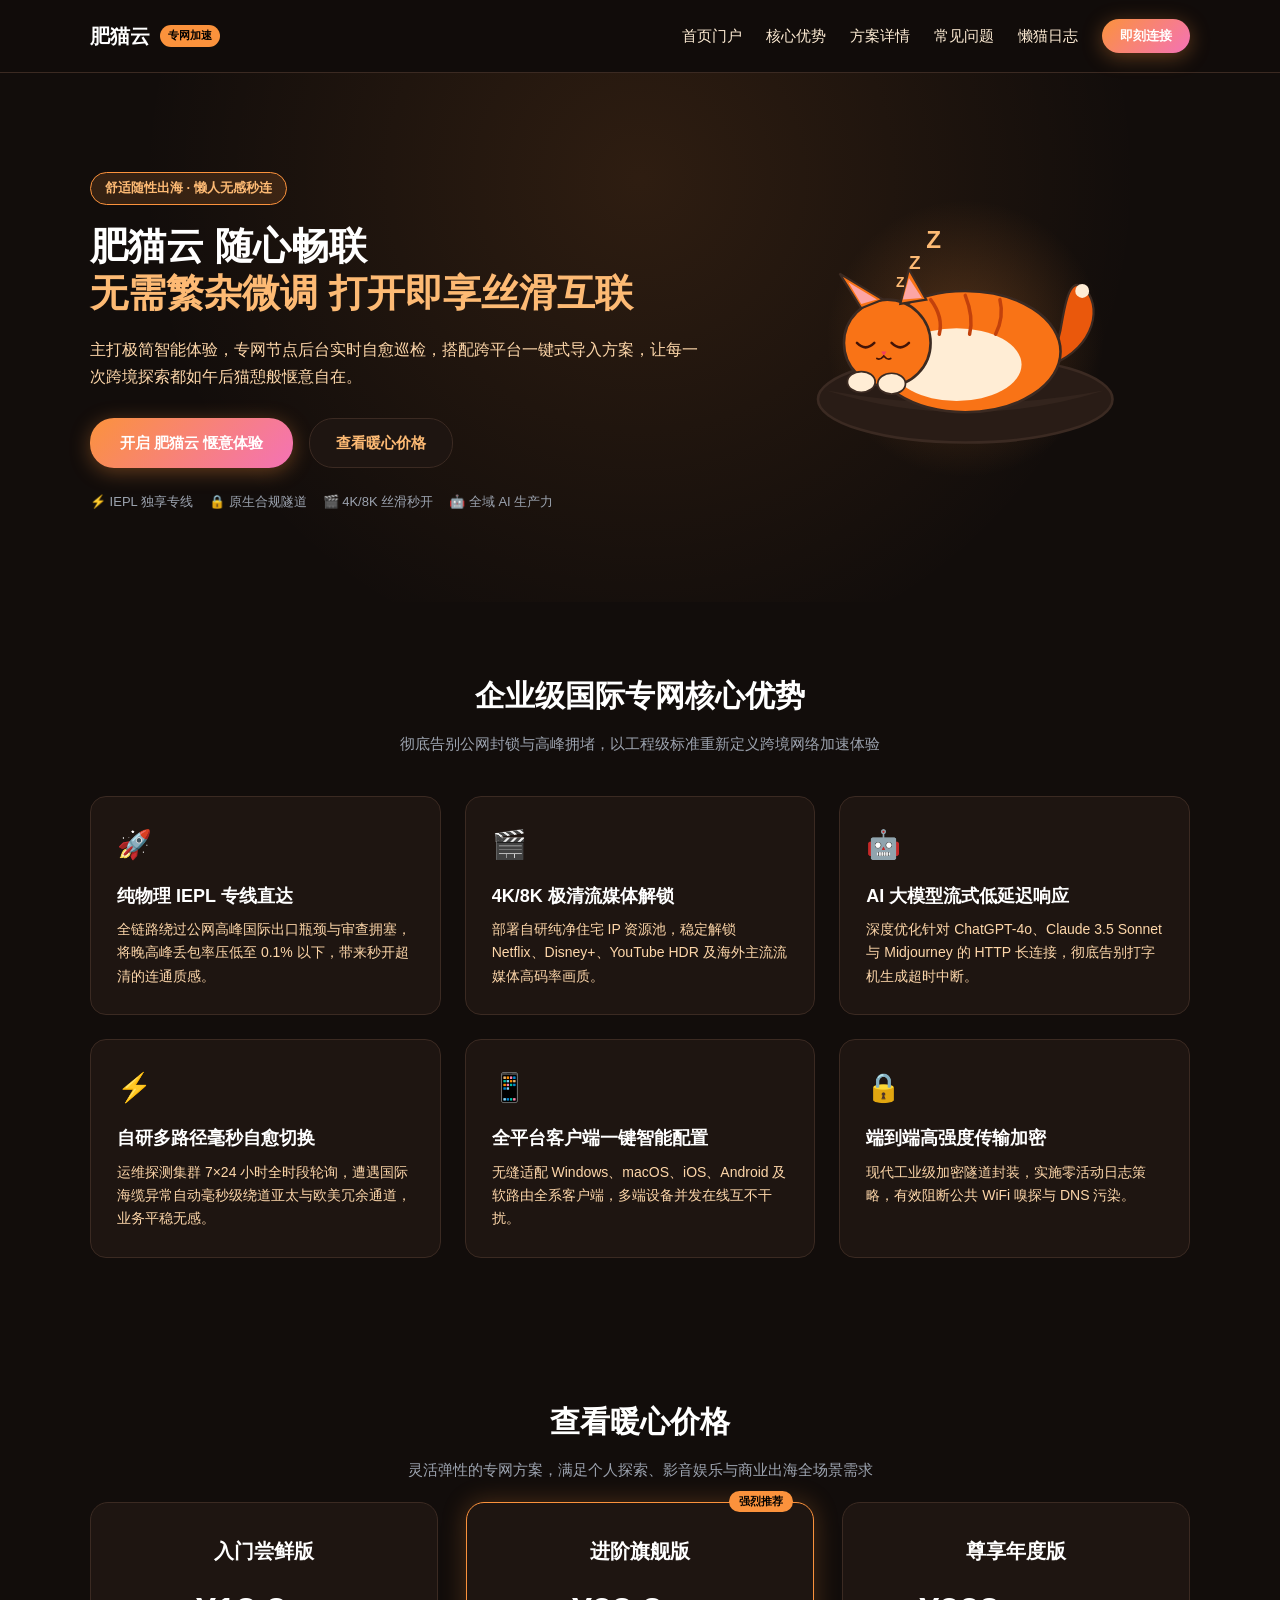
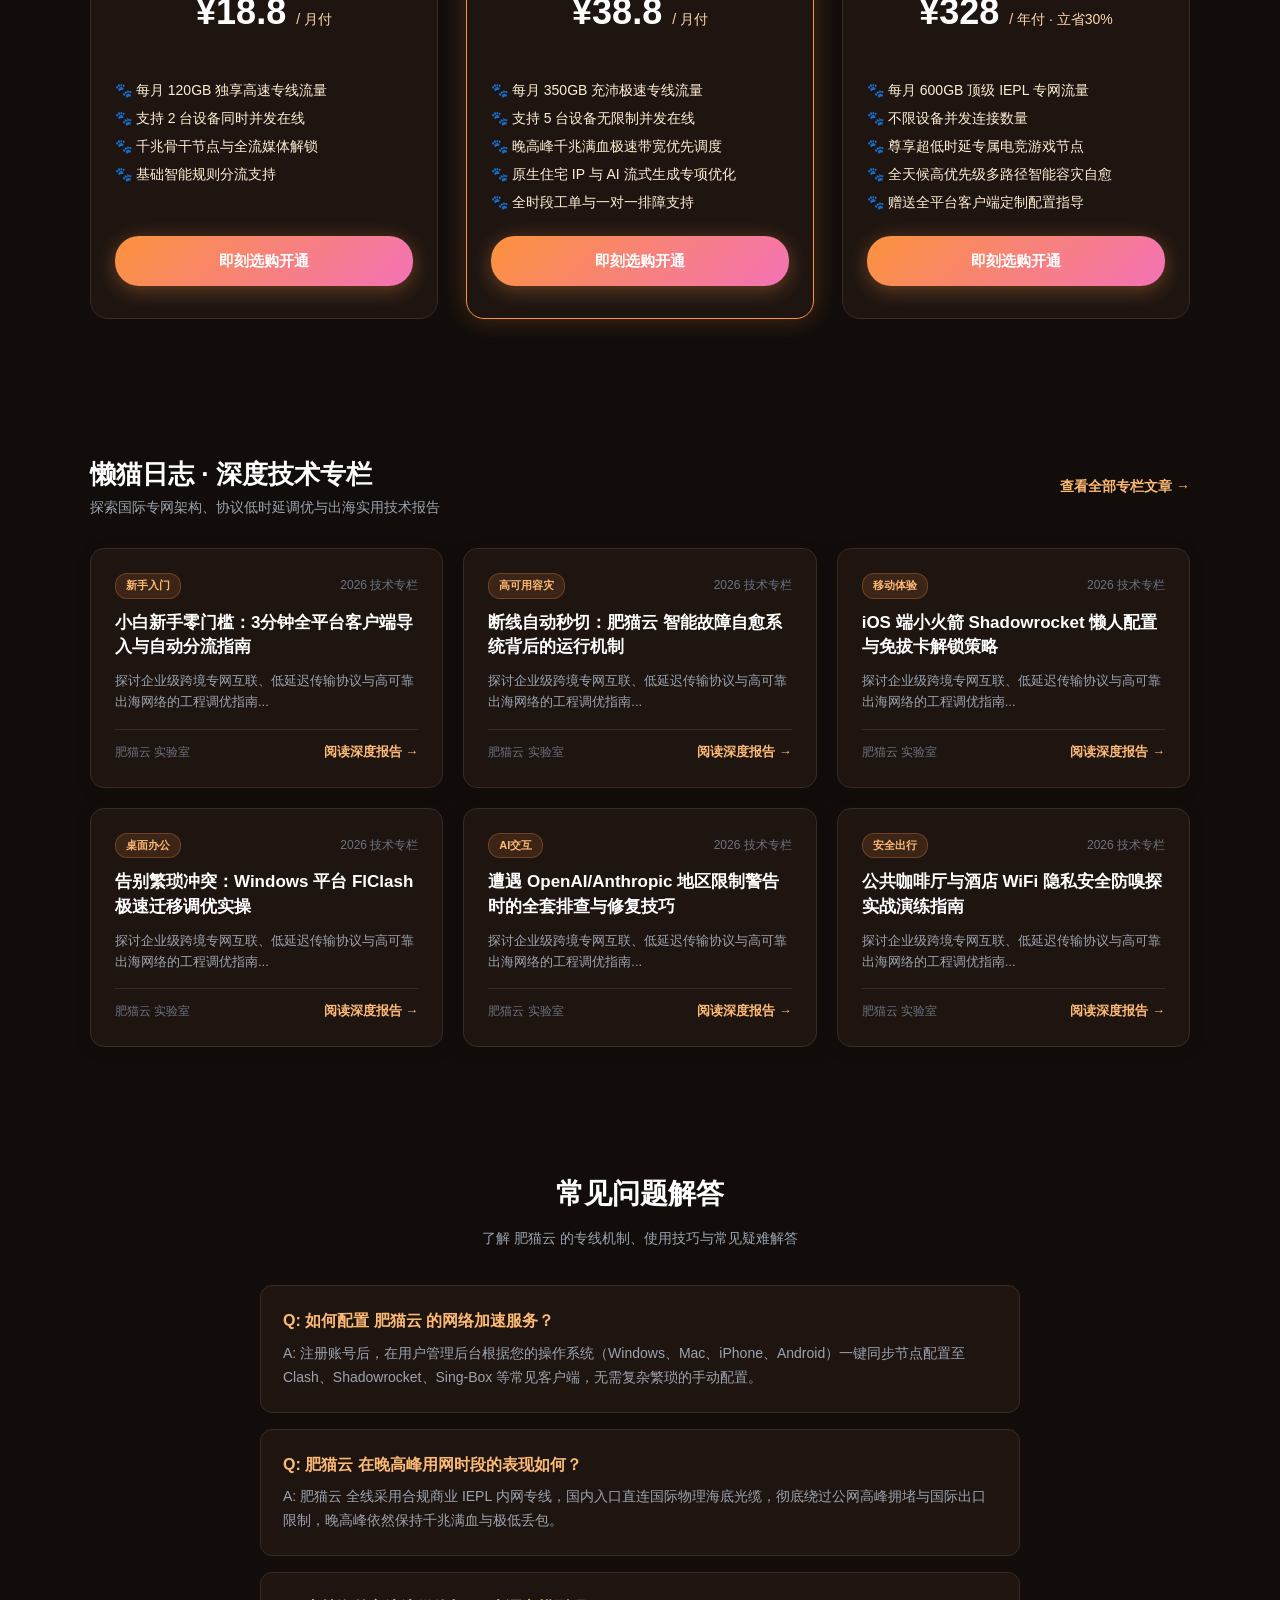
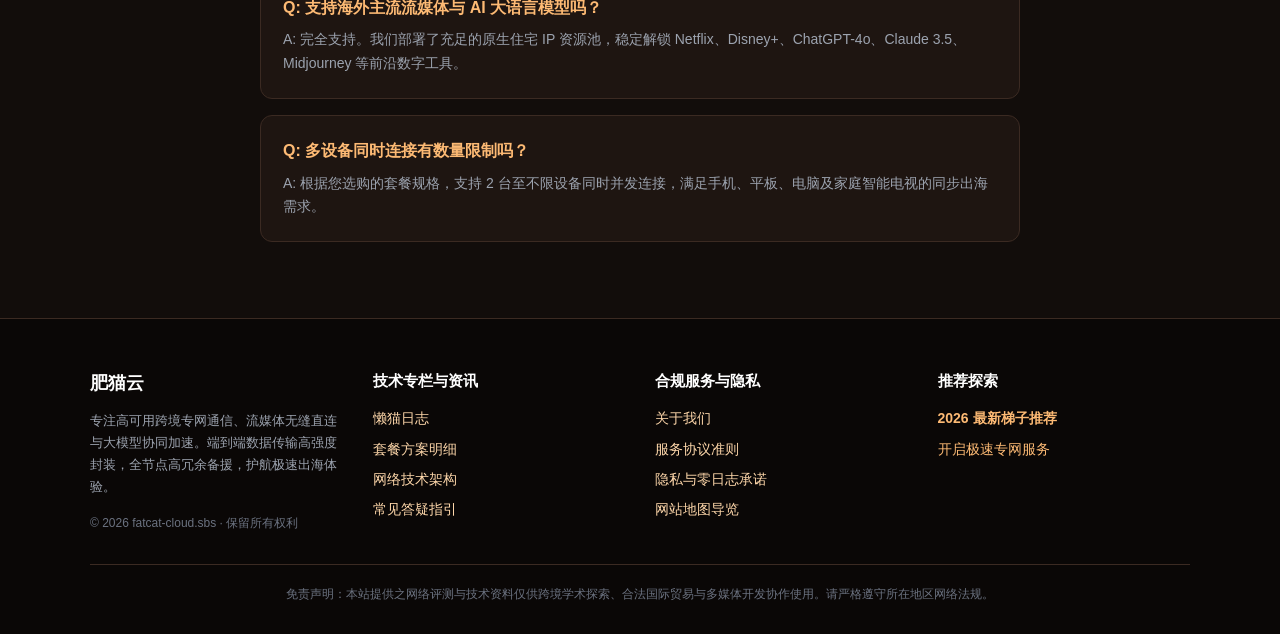
==== index.html @ 8f9fe79a "feat: deploy fatcat-cloud.sbs unique design, card grid, SVG motion & SEO articles" ====
<!DOCTYPE html>
<html lang="zh-CN">
<head>
  <meta charset="UTF-8">
  <meta name="viewport" content="width=device-width, initial-scale=1.0">
  <title>肥猫云 新手指南_一键智能分流节点配置_肥猫云 深度体验评测</title>
  <meta name="description" content="肥猫云 随心出海官方评测。专为追求开箱即用的小白用户打造，解析一键导入、自动选择最优节点与无感智能路由使用体验。">
  <meta name="keywords" content="肥猫云, 肥猫云使用技巧, 科学上网梯子, 机场推荐, 网络加速器, 翻墙梯子, 机场节点">
  <meta property="og:type" content="website">
  <meta property="og:title" content="肥猫云 新手指南_一键智能分流节点配置_肥猫云 深度体验评测">
  <meta property="og:description" content="肥猫云 随心出海官方评测。专为追求开箱即用的小白用户打造，解析一键导入、自动选择最优节点与无感智能路由使用体验。">
  <meta property="og:url" content="https://fatcat-cloud.sbs/">
  <meta property="og:site_name" content="肥猫云">
  <link rel="canonical" href="https://fatcat-cloud.sbs/">
  <link rel="stylesheet" href="style.css">
</head>
<body>
  
  <header class="navbar">
    <div class="container nav-inner">
      <a href="index.html" class="brand-logo">
        <span>肥猫云</span>
        <span class="brand-badge">专网加速</span>
      </a>
      <nav>
        <ul class="nav-links">
          <li><a href="index.html">首页门户</a></li>
          <li><a href="index.html#features">核心优势</a></li>
          <li><a href="index.html#pricing">方案详情</a></li>
          <li><a href="index.html#faq">常见问题</a></li>
          <li><a href="lazy-cat-chronicles.html">懒猫日志</a></li>
          <li><a href="https://ww012.twilightaff.com/#/?code=A56DH1Af" class="btn-aff-cta" target="_blank" rel="nofollow" style="padding: 7px 18px; font-size: 13px;">即刻连接</a></li>
        </ul>
      </nav>
    </div>
  </header>


  <!-- Hero Section -->
  <header class="hero-section">
    <div class="container">
      <div class="hero-grid">
        <div class="hero-content">
          <span class="hero-tag">舒适随性出海 · 懒人无感秒连</span>
          <h1 class="hero-title">
            肥猫云 随心畅联<br>
            <span class="hero-title-highlight">无需繁杂微调 打开即享丝滑互联</span>
          </h1>
          <p class="hero-desc">主打极简智能体验，专网节点后台实时自愈巡检，搭配跨平台一键式导入方案，让每一次跨境探索都如午后猫憩般惬意自在。</p>
          <div class="hero-actions">
            <a href="https://ww012.twilightaff.com/#/?code=A56DH1Af" class="btn-aff-cta" target="_blank" rel="nofollow">开启 肥猫云 惬意体验</a>
            <a href="#pricing" class="btn-tizi-dofollow">查看暖心价格</a>
          </div>
          <div style="font-size:13px; color:#9ca3af; display:flex; gap:16px; flex-wrap:wrap;">
            <span>⚡ IEPL 独享专线</span>
            <span>🔒 原生合规隧道</span>
            <span>🎬 4K/8K 丝滑秒开</span>
            <span>🤖 全域 AI 生产力</span>
          </div>
        </div>
        <div class="hero-motion-wrapper">
          
<svg viewBox="0 0 520 440" width="100%" height="100%" xmlns="http://www.w3.org/2000/svg" style="max-height: 400px;">
  <defs>
    <radialGradient id="napGlow" cx="50%" cy="50%" r="50%">
      <stop offset="0%" stop-color="#fb923c" stop-opacity="0.25"/>
      <stop offset="100%" stop-color="#fb923c" stop-opacity="0"/>
    </radialGradient>
  </defs>
  <style>
    @keyframes catBreatheNap {
      0%, 100% { transform: scale(1, 1); }
      50% { transform: scale(1.04, 1.06); }
    }
    @keyframes tailWag {
      0%, 100% { transform: rotate(0deg); }
      50% { transform: rotate(14deg); }
    }
    @keyframes zSleep {
      0% { opacity: 0; transform: translate(0, 0) scale(0.6); }
      50% { opacity: 0.8; }
      100% { opacity: 0; transform: translate(25px, -40px) scale(1.2); }
    }
    .cat-tummy { animation: catBreatheNap 4s ease-in-out infinite; transform-origin: 260px 240px; }
    .cat-tail { animation: tailWag 3.5s ease-in-out infinite; transform-origin: 380px 240px; }
    .z-1 { animation: zSleep 3s linear infinite; }
    .z-2 { animation: zSleep 3s linear infinite 1s; }
    .z-3 { animation: zSleep 3s linear infinite 2s; }
  </style>

  <!-- Ambient Cozy Glow -->
  <circle cx="260" cy="220" r="160" fill="url(#napGlow)" />

  <!-- Cozy Couch / Soft Mint Cushion -->
  <g>
    <!-- Big Fluffy Cushion -->
    <ellipse cx="260" cy="290" rx="170" ry="50" fill="#291c16" stroke="#3b2a22" stroke-width="3" />
    <path d="M100 280 Q260 310 420 280 Q260 330 100 280 Z" fill="#3b2a22" opacity="0.6" />
  </g>

  <!-- Sleeping Fat Cat (Curled Loaf Style) -->
  <g>
    <!-- Wagging Tail -->
    <g class="cat-tail">
      <path d="M360 250 C410 230 420 180 395 160 C380 150 375 180 370 210 Z" fill="#ea580c" stroke="#3b2a22" stroke-width="2.5" />
      <circle cx="395" cy="165" r="8" fill="#ffedd5" />
    </g>

    <!-- Big Chubby Ginger Loaf Tummy -->
    <g class="cat-tummy">
      <ellipse cx="260" cy="235" rx="110" ry="70" fill="#f97316" stroke="#3b2a22" stroke-width="3" />
      <!-- Cream Belly Patch -->
      <ellipse cx="250" cy="250" rx="75" ry="42" fill="#ffedd5" />
      <!-- Tiger Stripes -->
      <path d="M220 175 Q235 195 230 215" fill="none" stroke="#c2410c" stroke-width="4" stroke-linecap="round" />
      <path d="M260 170 Q270 195 265 215" fill="none" stroke="#c2410c" stroke-width="4" stroke-linecap="round" />
      <path d="M300 175 Q305 195 295 215" fill="none" stroke="#c2410c" stroke-width="4" stroke-linecap="round" />
    </g>

    <!-- Cat Head Napping Sideways -->
    <circle cx="170" cy="225" r="50" fill="#f97316" stroke="#3b2a22" stroke-width="3" />

    <!-- Cute Drooped Napping Ears -->
    <polygon points="140,185 115,145 165,175" fill="#f97316" stroke="#3b2a22" stroke-width="2.5" />
    <polygon points="140,180 125,155 158,175" fill="#fca5a5" />

    <polygon points="185,180 195,140 215,175" fill="#f97316" stroke="#3b2a22" stroke-width="2.5" />
    <polygon points="188,175 195,150 210,173" fill="#fca5a5" />

    <!-- Happy Napping Closed Eyes -->
    <path d="M135 225 Q145 235 155 225" fill="none" stroke="#431407" stroke-width="3" stroke-linecap="round" />
    <path d="M175 225 Q185 235 195 225" fill="none" stroke="#431407" stroke-width="3" stroke-linecap="round" />

    <!-- Cute Pink Nose & Pout -->
    <polygon points="163,235 169,235 166,240" fill="#f43f5e" />
    <path d="M166 240 Q162 245 158 243 M166 240 Q170 245 174 243" fill="none" stroke="#431407" stroke-width="2" stroke-linecap="round" />

    <!-- Tucked Front Paws -->
    <ellipse cx="140" cy="270" rx="16" ry="12" fill="#ffedd5" stroke="#3b2a22" stroke-width="2" />
    <ellipse cx="175" cy="272" rx="16" ry="12" fill="#ffedd5" stroke="#3b2a22" stroke-width="2" />
  </g>

  <!-- Floating Sleeping Zzz -->
  <g fill="#fdba74" font-family="sans-serif" font-weight="900">
    <text x="180" y="160" font-size="16" class="z-1">Z</text>
    <text x="195" y="140" font-size="22" class="z-2">Z</text>
    <text x="215" y="115" font-size="28" class="z-3">Z</text>
  </g>
</svg>

        </div>
      </div>
    </div>
  </header>

  <!-- Features Section -->
  <section id="features" style="padding: 70px 0;">
    <div class="container">
      <div style="text-align:center; max-width:700px; margin:0 auto 40px;">
        <h2 style="font-size:30px; font-weight:800; margin-bottom:12px; color:#fff;">企业级国际专网核心优势</h2>
        <p style="color:#9ca3af; font-size:15px;">彻底告别公网封锁与高峰拥堵，以工程级标准重新定义跨境网络加速体验</p>
      </div>
      <div class="features-grid">
        
        <div class="feature-card">
          <div class="feature-icon">🚀</div>
          <h3 class="feature-title">纯物理 IEPL 专线直达</h3>
          <p class="feature-desc">全链路绕过公网高峰国际出口瓶颈与审查拥塞，将晚高峰丢包率压低至 0.1% 以下，带来秒开超清的连通质感。</p>
        </div>
        
        <div class="feature-card">
          <div class="feature-icon">🎬</div>
          <h3 class="feature-title">4K/8K 极清流媒体解锁</h3>
          <p class="feature-desc">部署自研纯净住宅 IP 资源池，稳定解锁 Netflix、Disney+、YouTube HDR 及海外主流流媒体高码率画质。</p>
        </div>
        
        <div class="feature-card">
          <div class="feature-icon">🤖</div>
          <h3 class="feature-title">AI 大模型流式低延迟响应</h3>
          <p class="feature-desc">深度优化针对 ChatGPT-4o、Claude 3.5 Sonnet 与 Midjourney 的 HTTP 长连接，彻底告别打字机生成超时中断。</p>
        </div>
        
        <div class="feature-card">
          <div class="feature-icon">⚡</div>
          <h3 class="feature-title">自研多路径毫秒自愈切换</h3>
          <p class="feature-desc">运维探测集群 7×24 小时全时段轮询，遭遇国际海缆异常自动毫秒级绕道亚太与欧美冗余通道，业务平稳无感。</p>
        </div>
        
        <div class="feature-card">
          <div class="feature-icon">📱</div>
          <h3 class="feature-title">全平台客户端一键智能配置</h3>
          <p class="feature-desc">无缝适配 Windows、macOS、iOS、Android 及软路由全系客户端，多端设备并发在线互不干扰。</p>
        </div>
        
        <div class="feature-card">
          <div class="feature-icon">🔒</div>
          <h3 class="feature-title">端到端高强度传输加密</h3>
          <p class="feature-desc">现代工业级加密隧道封装，实施零活动日志策略，有效阻断公共 WiFi 嗅探与 DNS 污染。</p>
        </div>
        
      </div>
    </div>
  </section>

  <!-- Pricing Section (Targeted by Hero CTA) -->
  <section id="pricing" class="pricing-section">
    <div class="container">
      <div style="text-align:center; max-width:700px; margin:0 auto 20px;">
        <h2 style="font-size:30px; font-weight:800; margin-bottom:12px; color:#fff;">查看暖心价格</h2>
        <p style="color:#9ca3af; font-size:15px;">灵活弹性的专网方案，满足个人探索、影音娱乐与商业出海全场景需求</p>
      </div>
      <div class="pricing-grid">
        
        <div class="price-card">
          
          <h3 style="font-size:20px; color:#fff; font-weight:700;">入门尝鲜版</h3>
          <div class="price-tag">¥18.8 <span>/ 月付</span></div>
          <ul class="price-features">
            <li>每月 120GB 独享高速专线流量</li><li>支持 2 台设备同时并发在线</li><li>千兆骨干节点与全流媒体解锁</li><li>基础智能规则分流支持</li>
          </ul>
          <a href="https://ww012.twilightaff.com/#/?code=A56DH1Af" class="btn-aff-cta" target="_blank" rel="nofollow" style="width:100%; margin-top:auto;">即刻选购开通</a>
        </div>
        
        <div class="price-card featured">
          <div style="position:absolute; top:-12px; right:20px; background:#fb923c; color:#000; font-size:11px; font-weight:800; padding:2px 10px; border-radius:12px;">强烈推荐</div>
          <h3 style="font-size:20px; color:#fff; font-weight:700;">进阶旗舰版</h3>
          <div class="price-tag">¥38.8 <span>/ 月付</span></div>
          <ul class="price-features">
            <li>每月 350GB 充沛极速专线流量</li><li>支持 5 台设备无限制并发在线</li><li>晚高峰千兆满血极速带宽优先调度</li><li>原生住宅 IP 与 AI 流式生成专项优化</li><li>全时段工单与一对一排障支持</li>
          </ul>
          <a href="https://ww012.twilightaff.com/#/?code=A56DH1Af" class="btn-aff-cta" target="_blank" rel="nofollow" style="width:100%; margin-top:auto;">即刻选购开通</a>
        </div>
        
        <div class="price-card">
          
          <h3 style="font-size:20px; color:#fff; font-weight:700;">尊享年度版</h3>
          <div class="price-tag">¥328 <span>/ 年付 · 立省30%</span></div>
          <ul class="price-features">
            <li>每月 600GB 顶级 IEPL 专网流量</li><li>不限设备并发连接数量</li><li>尊享超低时延专属电竞游戏节点</li><li>全天候高优先级多路径智能容灾自愈</li><li>赠送全平台客户端定制配置指导</li>
          </ul>
          <a href="https://ww012.twilightaff.com/#/?code=A56DH1Af" class="btn-aff-cta" target="_blank" rel="nofollow" style="width:100%; margin-top:auto;">即刻选购开通</a>
        </div>
        
      </div>
    </div>
  </section>

  <!-- Articles Preview Section (Responsive Card Grid) -->
  <section style="padding: 65px 0;">
    <div class="container">
      <div style="display:flex; justify-content:space-between; align-items:center; margin-bottom:30px; flex-wrap:wrap; gap:12px;">
        <div>
          <h2 style="font-size:26px; font-weight:800; color:#fff;">懒猫日志 · 深度技术专栏</h2>
          <p style="color:#9ca3af; font-size:14px;">探索国际专网架构、协议低时延调优与出海实用技术报告</p>
        </div>
        <a href="lazy-cat-chronicles.html" style="color:#fdba74; font-weight:600; font-size:14px;">查看全部专栏文章 →</a>
      </div>
      <div style="display:grid; grid-template-columns:repeat(auto-fit, minmax(280px, 1fr)); gap:20px;">
        
        <div class="article-card" style="background:#1e1511; border:1px solid #3b2a22; border-radius:14px; padding:24px; display:flex; flex-direction:column; justify-content:space-between; transition:transform 0.25s ease, box-shadow 0.25s ease, border-color 0.25s ease; box-shadow: 0 4px 16px rgba(0,0,0,0.12);">
          <div>
            <div style="display:flex; justify-content:space-between; align-items:center; margin-bottom:12px;">
              <span style="font-size:11px; color:#fdba74; background:#fb923c22; border:1px solid #fb923c44; padding:3px 10px; border-radius:12px; font-weight:600;">新手入门</span>
              <span style="font-size:12px; color:#6b7280;">2026 技术专栏</span>
            </div>
            <h4 style="margin:10px 0 10px; font-size:17px; font-weight:700; line-height:1.45;"><a href="fatcat-beginner-friendly-client-setup.html" style="color:#fff;">小白新手零门槛：3分钟全平台客户端导入与自动分流指南</a></h4>
            <p style="font-size:13px; color:#9ca3af; line-height:1.65; margin-bottom:16px;">探讨企业级跨境专网互联、低延迟传输协议与高可靠出海网络的工程调优指南...</p>
          </div>
          <div style="border-top:1px solid #3b2a22; padding-top:12px; margin-top:auto; display:flex; justify-content:space-between; align-items:center;">
            <span style="font-size:12px; color:#6b7280;">肥猫云 实验室</span>
            <a href="fatcat-beginner-friendly-client-setup.html" style="color:#fdba74; font-size:13px; font-weight:600; display:inline-flex; align-items:center; gap:4px;">阅读深度报告 →</a>
          </div>
        </div>
        
        <div class="article-card" style="background:#1e1511; border:1px solid #3b2a22; border-radius:14px; padding:24px; display:flex; flex-direction:column; justify-content:space-between; transition:transform 0.25s ease, box-shadow 0.25s ease, border-color 0.25s ease; box-shadow: 0 4px 16px rgba(0,0,0,0.12);">
          <div>
            <div style="display:flex; justify-content:space-between; align-items:center; margin-bottom:12px;">
              <span style="font-size:11px; color:#fdba74; background:#fb923c22; border:1px solid #fb923c44; padding:3px 10px; border-radius:12px; font-weight:600;">高可用容灾</span>
              <span style="font-size:12px; color:#6b7280;">2026 技术专栏</span>
            </div>
            <h4 style="margin:10px 0 10px; font-size:17px; font-weight:700; line-height:1.45;"><a href="fatcat-smart-failover-zero-interruption.html" style="color:#fff;">断线自动秒切：肥猫云 智能故障自愈系统背后的运行机制</a></h4>
            <p style="font-size:13px; color:#9ca3af; line-height:1.65; margin-bottom:16px;">探讨企业级跨境专网互联、低延迟传输协议与高可靠出海网络的工程调优指南...</p>
          </div>
          <div style="border-top:1px solid #3b2a22; padding-top:12px; margin-top:auto; display:flex; justify-content:space-between; align-items:center;">
            <span style="font-size:12px; color:#6b7280;">肥猫云 实验室</span>
            <a href="fatcat-smart-failover-zero-interruption.html" style="color:#fdba74; font-size:13px; font-weight:600; display:inline-flex; align-items:center; gap:4px;">阅读深度报告 →</a>
          </div>
        </div>
        
        <div class="article-card" style="background:#1e1511; border:1px solid #3b2a22; border-radius:14px; padding:24px; display:flex; flex-direction:column; justify-content:space-between; transition:transform 0.25s ease, box-shadow 0.25s ease, border-color 0.25s ease; box-shadow: 0 4px 16px rgba(0,0,0,0.12);">
          <div>
            <div style="display:flex; justify-content:space-between; align-items:center; margin-bottom:12px;">
              <span style="font-size:11px; color:#fdba74; background:#fb923c22; border:1px solid #fb923c44; padding:3px 10px; border-radius:12px; font-weight:600;">移动体验</span>
              <span style="font-size:12px; color:#6b7280;">2026 技术专栏</span>
            </div>
            <h4 style="margin:10px 0 10px; font-size:17px; font-weight:700; line-height:1.45;"><a href="fatcat-ios-shadowrocket-config-sharing.html" style="color:#fff;">iOS 端小火箭 Shadowrocket 懒人配置与免拔卡解锁策略</a></h4>
            <p style="font-size:13px; color:#9ca3af; line-height:1.65; margin-bottom:16px;">探讨企业级跨境专网互联、低延迟传输协议与高可靠出海网络的工程调优指南...</p>
          </div>
          <div style="border-top:1px solid #3b2a22; padding-top:12px; margin-top:auto; display:flex; justify-content:space-between; align-items:center;">
            <span style="font-size:12px; color:#6b7280;">肥猫云 实验室</span>
            <a href="fatcat-ios-shadowrocket-config-sharing.html" style="color:#fdba74; font-size:13px; font-weight:600; display:inline-flex; align-items:center; gap:4px;">阅读深度报告 →</a>
          </div>
        </div>
        
        <div class="article-card" style="background:#1e1511; border:1px solid #3b2a22; border-radius:14px; padding:24px; display:flex; flex-direction:column; justify-content:space-between; transition:transform 0.25s ease, box-shadow 0.25s ease, border-color 0.25s ease; box-shadow: 0 4px 16px rgba(0,0,0,0.12);">
          <div>
            <div style="display:flex; justify-content:space-between; align-items:center; margin-bottom:12px;">
              <span style="font-size:11px; color:#fdba74; background:#fb923c22; border:1px solid #fb923c44; padding:3px 10px; border-radius:12px; font-weight:600;">桌面办公</span>
              <span style="font-size:12px; color:#6b7280;">2026 技术专栏</span>
            </div>
            <h4 style="margin:10px 0 10px; font-size:17px; font-weight:700; line-height:1.45;"><a href="fatcat-windows-flclash-smooth-migration.html" style="color:#fff;">告别繁琐冲突：Windows 平台 FlClash 极速迁移调优实操</a></h4>
            <p style="font-size:13px; color:#9ca3af; line-height:1.65; margin-bottom:16px;">探讨企业级跨境专网互联、低延迟传输协议与高可靠出海网络的工程调优指南...</p>
          </div>
          <div style="border-top:1px solid #3b2a22; padding-top:12px; margin-top:auto; display:flex; justify-content:space-between; align-items:center;">
            <span style="font-size:12px; color:#6b7280;">肥猫云 实验室</span>
            <a href="fatcat-windows-flclash-smooth-migration.html" style="color:#fdba74; font-size:13px; font-weight:600; display:inline-flex; align-items:center; gap:4px;">阅读深度报告 →</a>
          </div>
        </div>
        
        <div class="article-card" style="background:#1e1511; border:1px solid #3b2a22; border-radius:14px; padding:24px; display:flex; flex-direction:column; justify-content:space-between; transition:transform 0.25s ease, box-shadow 0.25s ease, border-color 0.25s ease; box-shadow: 0 4px 16px rgba(0,0,0,0.12);">
          <div>
            <div style="display:flex; justify-content:space-between; align-items:center; margin-bottom:12px;">
              <span style="font-size:11px; color:#fdba74; background:#fb923c22; border:1px solid #fb923c44; padding:3px 10px; border-radius:12px; font-weight:600;">AI交互</span>
              <span style="font-size:12px; color:#6b7280;">2026 技术专栏</span>
            </div>
            <h4 style="margin:10px 0 10px; font-size:17px; font-weight:700; line-height:1.45;"><a href="fatcat-chatgpt-claude-region-unlock-fix.html" style="color:#fff;">遭遇 OpenAI/Anthropic 地区限制警告时的全套排查与修复技巧</a></h4>
            <p style="font-size:13px; color:#9ca3af; line-height:1.65; margin-bottom:16px;">探讨企业级跨境专网互联、低延迟传输协议与高可靠出海网络的工程调优指南...</p>
          </div>
          <div style="border-top:1px solid #3b2a22; padding-top:12px; margin-top:auto; display:flex; justify-content:space-between; align-items:center;">
            <span style="font-size:12px; color:#6b7280;">肥猫云 实验室</span>
            <a href="fatcat-chatgpt-claude-region-unlock-fix.html" style="color:#fdba74; font-size:13px; font-weight:600; display:inline-flex; align-items:center; gap:4px;">阅读深度报告 →</a>
          </div>
        </div>
        
        <div class="article-card" style="background:#1e1511; border:1px solid #3b2a22; border-radius:14px; padding:24px; display:flex; flex-direction:column; justify-content:space-between; transition:transform 0.25s ease, box-shadow 0.25s ease, border-color 0.25s ease; box-shadow: 0 4px 16px rgba(0,0,0,0.12);">
          <div>
            <div style="display:flex; justify-content:space-between; align-items:center; margin-bottom:12px;">
              <span style="font-size:11px; color:#fdba74; background:#fb923c22; border:1px solid #fb923c44; padding:3px 10px; border-radius:12px; font-weight:600;">安全出行</span>
              <span style="font-size:12px; color:#6b7280;">2026 技术专栏</span>
            </div>
            <h4 style="margin:10px 0 10px; font-size:17px; font-weight:700; line-height:1.45;"><a href="fatcat-public-wifi-encryption-shield.html" style="color:#fff;">公共咖啡厅与酒店 WiFi 隐私安全防嗅探实战演练指南</a></h4>
            <p style="font-size:13px; color:#9ca3af; line-height:1.65; margin-bottom:16px;">探讨企业级跨境专网互联、低延迟传输协议与高可靠出海网络的工程调优指南...</p>
          </div>
          <div style="border-top:1px solid #3b2a22; padding-top:12px; margin-top:auto; display:flex; justify-content:space-between; align-items:center;">
            <span style="font-size:12px; color:#6b7280;">肥猫云 实验室</span>
            <a href="fatcat-public-wifi-encryption-shield.html" style="color:#fdba74; font-size:13px; font-weight:600; display:inline-flex; align-items:center; gap:4px;">阅读深度报告 →</a>
          </div>
        </div>
        
      </div>
    </div>
  </section>

  <!-- FAQ Section -->
  <section id="faq" style="padding: 60px 0; background:#120d0b;">
    <div class="container" style="max-width:800px;">
      <div style="text-align:center; margin-bottom:36px;">
        <h2 style="font-size:28px; font-weight:800; color:#fff; margin-bottom:10px;">常见问题解答</h2>
        <p style="color:#9ca3af; font-size:14px;">了解 肥猫云 的专线机制、使用技巧与常见疑难解答</p>
      </div>
      
        <div style="background:#1e1511; border:1px solid #3b2a22; border-radius:12px; padding:22px; margin-bottom:16px;">
          <h3 style="font-size:16px; color:#fdba74; margin-bottom:8px;">Q: 如何配置 肥猫云 的网络加速服务？</h3>
          <p style="font-size:14px; color:#9ca3af; line-height:1.7;">A: 注册账号后，在用户管理后台根据您的操作系统（Windows、Mac、iPhone、Android）一键同步节点配置至 Clash、Shadowrocket、Sing-Box 等常见客户端，无需复杂繁琐的手动配置。</p>
        </div>
        
        <div style="background:#1e1511; border:1px solid #3b2a22; border-radius:12px; padding:22px; margin-bottom:16px;">
          <h3 style="font-size:16px; color:#fdba74; margin-bottom:8px;">Q: 肥猫云 在晚高峰用网时段的表现如何？</h3>
          <p style="font-size:14px; color:#9ca3af; line-height:1.7;">A: 肥猫云 全线采用合规商业 IEPL 内网专线，国内入口直连国际物理海底光缆，彻底绕过公网高峰拥堵与国际出口限制，晚高峰依然保持千兆满血与极低丢包。</p>
        </div>
        
        <div style="background:#1e1511; border:1px solid #3b2a22; border-radius:12px; padding:22px; margin-bottom:16px;">
          <h3 style="font-size:16px; color:#fdba74; margin-bottom:8px;">Q: 支持海外主流流媒体与 AI 大语言模型吗？</h3>
          <p style="font-size:14px; color:#9ca3af; line-height:1.7;">A: 完全支持。我们部署了充足的原生住宅 IP 资源池，稳定解锁 Netflix、Disney+、ChatGPT-4o、Claude 3.5、Midjourney 等前沿数字工具。</p>
        </div>
        
        <div style="background:#1e1511; border:1px solid #3b2a22; border-radius:12px; padding:22px; margin-bottom:16px;">
          <h3 style="font-size:16px; color:#fdba74; margin-bottom:8px;">Q: 多设备同时连接有数量限制吗？</h3>
          <p style="font-size:14px; color:#9ca3af; line-height:1.7;">A: 根据您选购的套餐规格，支持 2 台至不限设备同时并发连接，满足手机、平板、电脑及家庭智能电视的同步出海需求。</p>
        </div>
        
    </div>
  </section>

  
  <footer>
    <div class="container">
      <div class="footer-grid">
        <div>
          <div style="font-weight: 800; font-size: 18px; color: #fff; margin-bottom: 12px;">肥猫云</div>
          <p style="line-height: 1.7; font-size: 13px; color: #9ca3af; margin-bottom: 16px;">
            专注高可用跨境专网通信、流媒体无缝直连与大模型协同加速。端到端数据传输高强度封装，全节点高冗余备援，护航极速出海体验。
          </p>
          <div style="font-size: 12px; color: #6b7280;">© 2026 fatcat-cloud.sbs · 保留所有权利</div>
        </div>
        <div>
          <h4 style="color: #fff; font-size: 15px; margin-bottom: 14px;">技术专栏与资讯</h4>
          <ul class="footer-links">
            <li><a href="lazy-cat-chronicles.html">懒猫日志</a></li>
            <li><a href="index.html#pricing">套餐方案明细</a></li>
            <li><a href="index.html#features">网络技术架构</a></li>
            <li><a href="index.html#faq">常见答疑指引</a></li>
          </ul>
        </div>
        <div>
          <h4 style="color: #fff; font-size: 15px; margin-bottom: 14px;">合规服务与隐私</h4>
          <ul class="footer-links">
            <li><a href="about.html">关于我们</a></li>
            <li><a href="terms.html">服务协议准则</a></li>
            <li><a href="privacy.html">隐私与零日志承诺</a></li>
            <li><a href="sitemap.html">网站地图导览</a></li>
          </ul>
        </div>
        <div>
          <h4 style="color: #fff; font-size: 15px; margin-bottom: 14px;">推荐探索</h4>
          <ul class="footer-links">
            <li><a href="https://dajichang.mom/" target="_blank" style="color: #fdba74; font-weight: 600;">2026 最新梯子推荐</a></li>
            <li><a href="https://ww012.twilightaff.com/#/?code=A56DH1Af" target="_blank" rel="nofollow" style="color: #fdba74;">开启极速专网服务</a></li>
          </ul>
        </div>
      </div>
      <div style="border-top: 1px solid #3b2a22; padding-top: 20px; text-align: center; font-size: 12px; color: #6b7280;">
        免责声明：本站提供之网络评测与技术资料仅供跨境学术探索、合法国际贸易与多媒体开发协作使用。请严格遵守所在地区网络法规。
      </div>
    </div>
  </footer>

</body>
</html>
---- style.css ----
/* Cozy Couch Cat - fatcat-cloud.sbs */
* { margin: 0; padding: 0; box-sizing: border-box; }
html { scroll-behavior: smooth; }
body { background-color: #120d0b; color: #ffedd5; font-family: -apple-system, BlinkMacSystemFont, "Segoe UI", Roboto, "PingFang SC", "Hiragino Sans GB", "Microsoft YaHei", sans-serif; line-height: 1.6; overflow-x: hidden; }
.container { max-width: 1140px; margin: 0 auto; padding: 0 20px; }
a { text-decoration: none; color: inherit; transition: all 0.25s ease; }

/* Navbar */
.navbar { background: rgba(18, 13, 11, 0.88); backdrop-filter: blur(16px); border-bottom: 1px solid #3b2a22; position: sticky; top: 0; z-index: 100; }
.nav-inner { display: flex; align-items: center; justify-content: space-between; height: 72px; }
.brand-logo { display: flex; align-items: center; gap: 10px; font-weight: 800; font-size: 20px; color: #fff; }
.brand-badge { background: #fb923c; color: #000; font-size: 11px; padding: 2px 8px; border-radius: 12px; font-weight: 700; }
.nav-links { display: flex; gap: 24px; align-items: center; list-style: none; font-size: 15px; font-weight: 500; }
.nav-links a:hover { color: #fdba74; }

/* Hero */
.hero-section { padding: 75px 0 65px; background: radial-gradient(circle at 50% 20%, rgba(251, 146, 60, 0.12) 0%, transparent 65%); }
.hero-grid { display: grid; grid-template-columns: 1.15fr 0.85fr; gap: 40px; align-items: center; }
.hero-tag { display: inline-block; background: rgba(251, 146, 60, 0.15); color: #fdba74; border: 1px solid #fb923c; padding: 5px 14px; border-radius: 20px; font-size: 13px; font-weight: 600; margin-bottom: 18px; }
.hero-title { font-size: 38px; line-height: 1.25; font-weight: 800; color: #fff; margin-bottom: 18px; }
.hero-title-highlight { color: #fdba74; }
.hero-desc { font-size: 16px; color: #fed7aa; line-height: 1.7; margin-bottom: 28px; }
.hero-actions { display: flex; gap: 16px; align-items: center; flex-wrap: wrap; margin-bottom: 24px; }
.btn-aff-cta { display: inline-flex; align-items: center; justify-content: center; padding: 13px 30px; font-weight: 700; font-size: 15px; border-radius: 24px; background: linear-gradient(135deg, #fb923c, #f472b6); color: #fff; box-shadow: 0 4px 20px rgba(251, 146, 60, 0.35); }
.btn-aff-cta:hover { transform: translateY(-2px); box-shadow: 0 8px 25px rgba(251, 146, 60, 0.5); }
.btn-tizi-dofollow { display: inline-flex; align-items: center; justify-content: center; padding: 12px 26px; font-weight: 600; font-size: 15px; border-radius: 24px; border: 1.5px solid #3b2a22; background: #1e1511; color: #fdba74; }
.btn-tizi-dofollow:hover { border-color: #fdba74; background: #2d1e18; }

/* Features */
.features-grid { display: grid; grid-template-columns: repeat(auto-fit, minmax(260px, 1fr)); gap: 24px; }
.feature-card { background: #1e1511; border: 1px solid #3b2a22; border-radius: 16px; padding: 26px; transition: transform 0.25s ease, border-color 0.25s ease; }
.feature-card:hover { transform: translateY(-4px); border-color: #fb923c; }
.feature-icon { font-size: 28px; margin-bottom: 14px; display: inline-block; }
.feature-title { font-size: 18px; font-weight: 700; color: #fff; margin-bottom: 8px; }
.feature-desc { font-size: 14px; color: #fed7aa; line-height: 1.65; }

/* Pricing */
.pricing-section { padding: 70px 0; background: #120d0b; }
.pricing-grid { display: grid; grid-template-columns: repeat(auto-fit, minmax(280px, 1fr)); gap: 28px; }
.price-card { background: #1e1511; border: 1px solid #3b2a22; border-radius: 18px; padding: 32px 24px; position: relative; display: flex; flex-direction: column; text-align: center; }
.price-card.featured { border-color: #fb923c; box-shadow: 0 0 25px rgba(251, 146, 60, 0.25); }
.price-tag { font-size: 36px; font-weight: 800; color: #fff; margin: 16px 0; }
.price-tag span { font-size: 14px; font-weight: 400; color: #fed7aa; }
.price-features { list-style: none; margin: 20px 0; text-align: left; font-size: 14px; color: #ffedd5; line-height: 2; }
.price-features li::before { content: "🐾 "; }

/* Footer */
footer { background: #0a0706; border-top: 1px solid #3b2a22; padding: 50px 0 30px; font-size: 14px; color: #fed7aa; }
.footer-grid { display: grid; grid-template-columns: repeat(auto-fit, minmax(200px, 1fr)); gap: 30px; margin-bottom: 30px; }
.footer-links { list-style: none; display: flex; flex-direction: column; gap: 8px; }
.footer-links a:hover { color: #fff; }

@media(max-width: 868px) {
  .hero-grid { grid-template-columns: 1fr; text-align: center; }
  .hero-actions { justify-content: center; }
  .nav-links { display: none; }
}

/* Article Card Grid & Hover Effects */
.article-card { transition: transform 0.25s ease, box-shadow 0.25s ease, border-color 0.25s ease; }
.article-card:hover { transform: translateY(-4px); border-color: #fb923c !important; box-shadow: 0 10px 25px rgba(0,0,0,0.25) !important; }
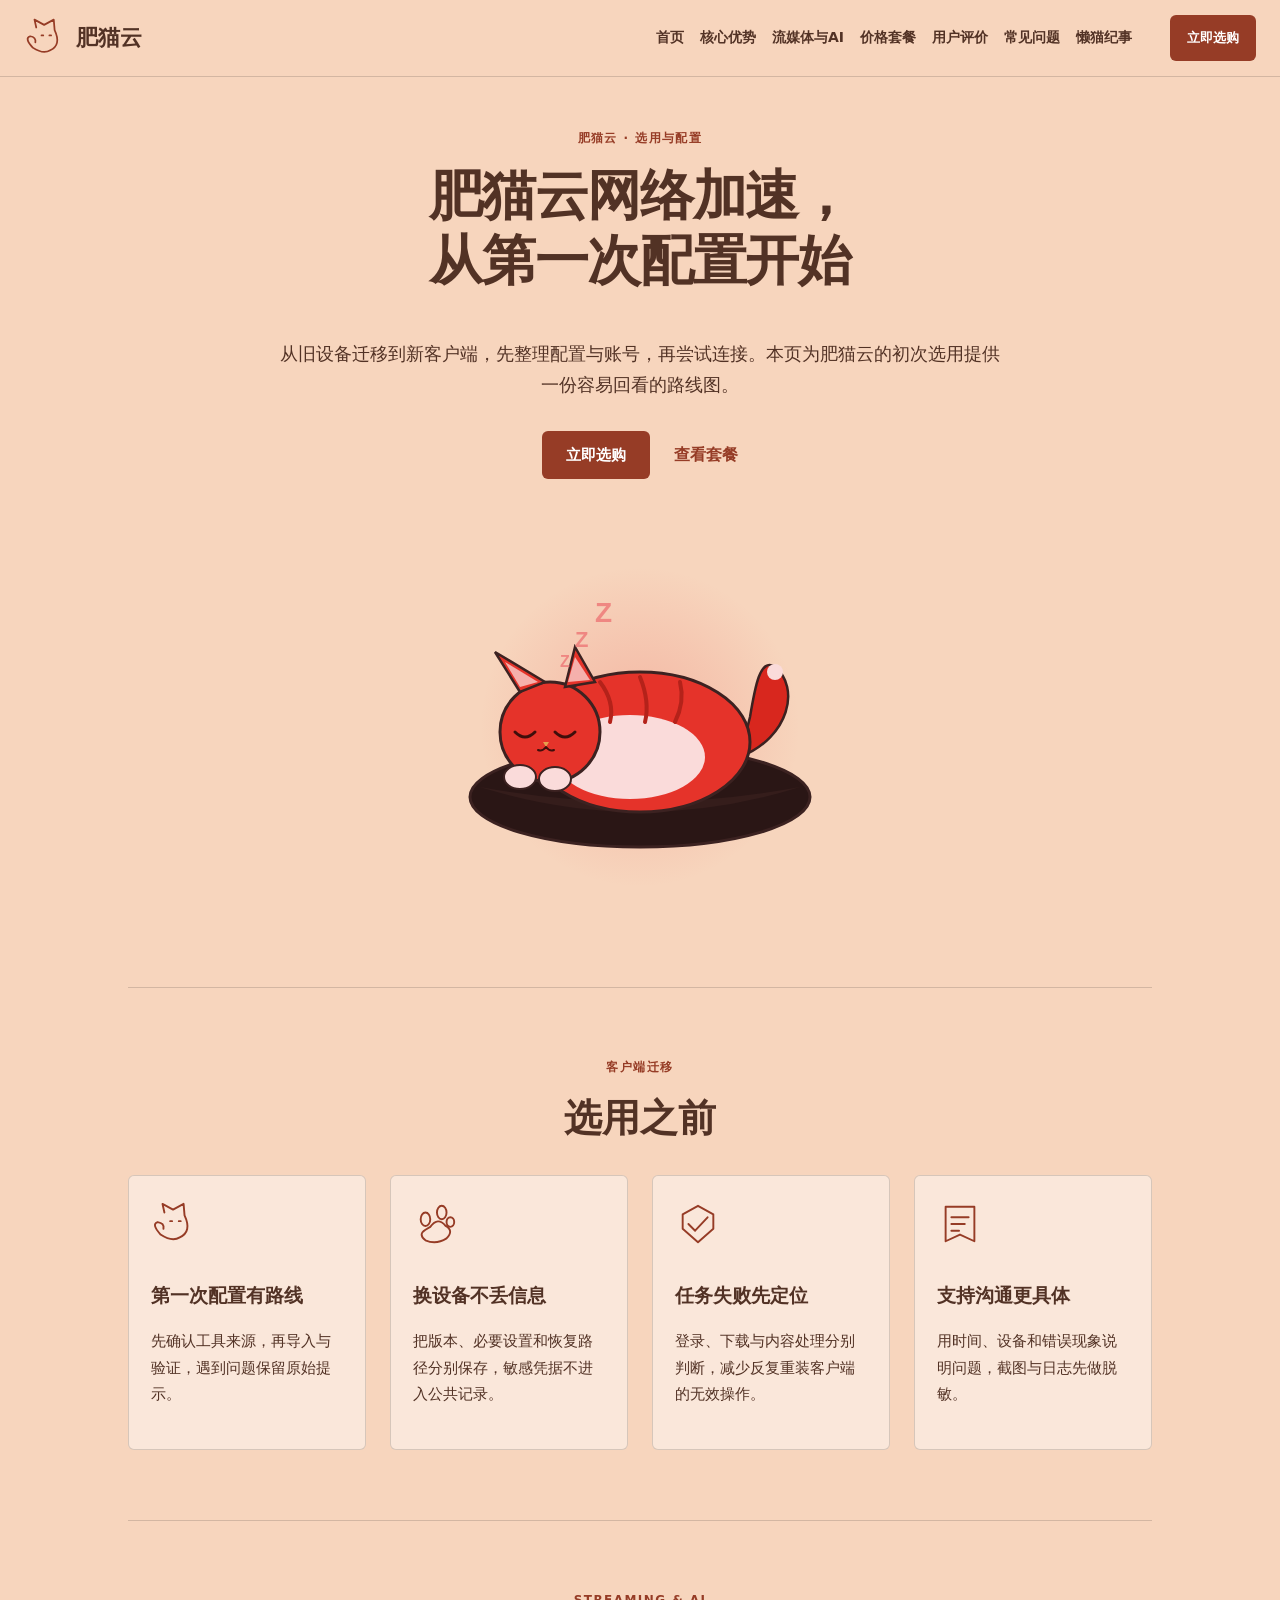
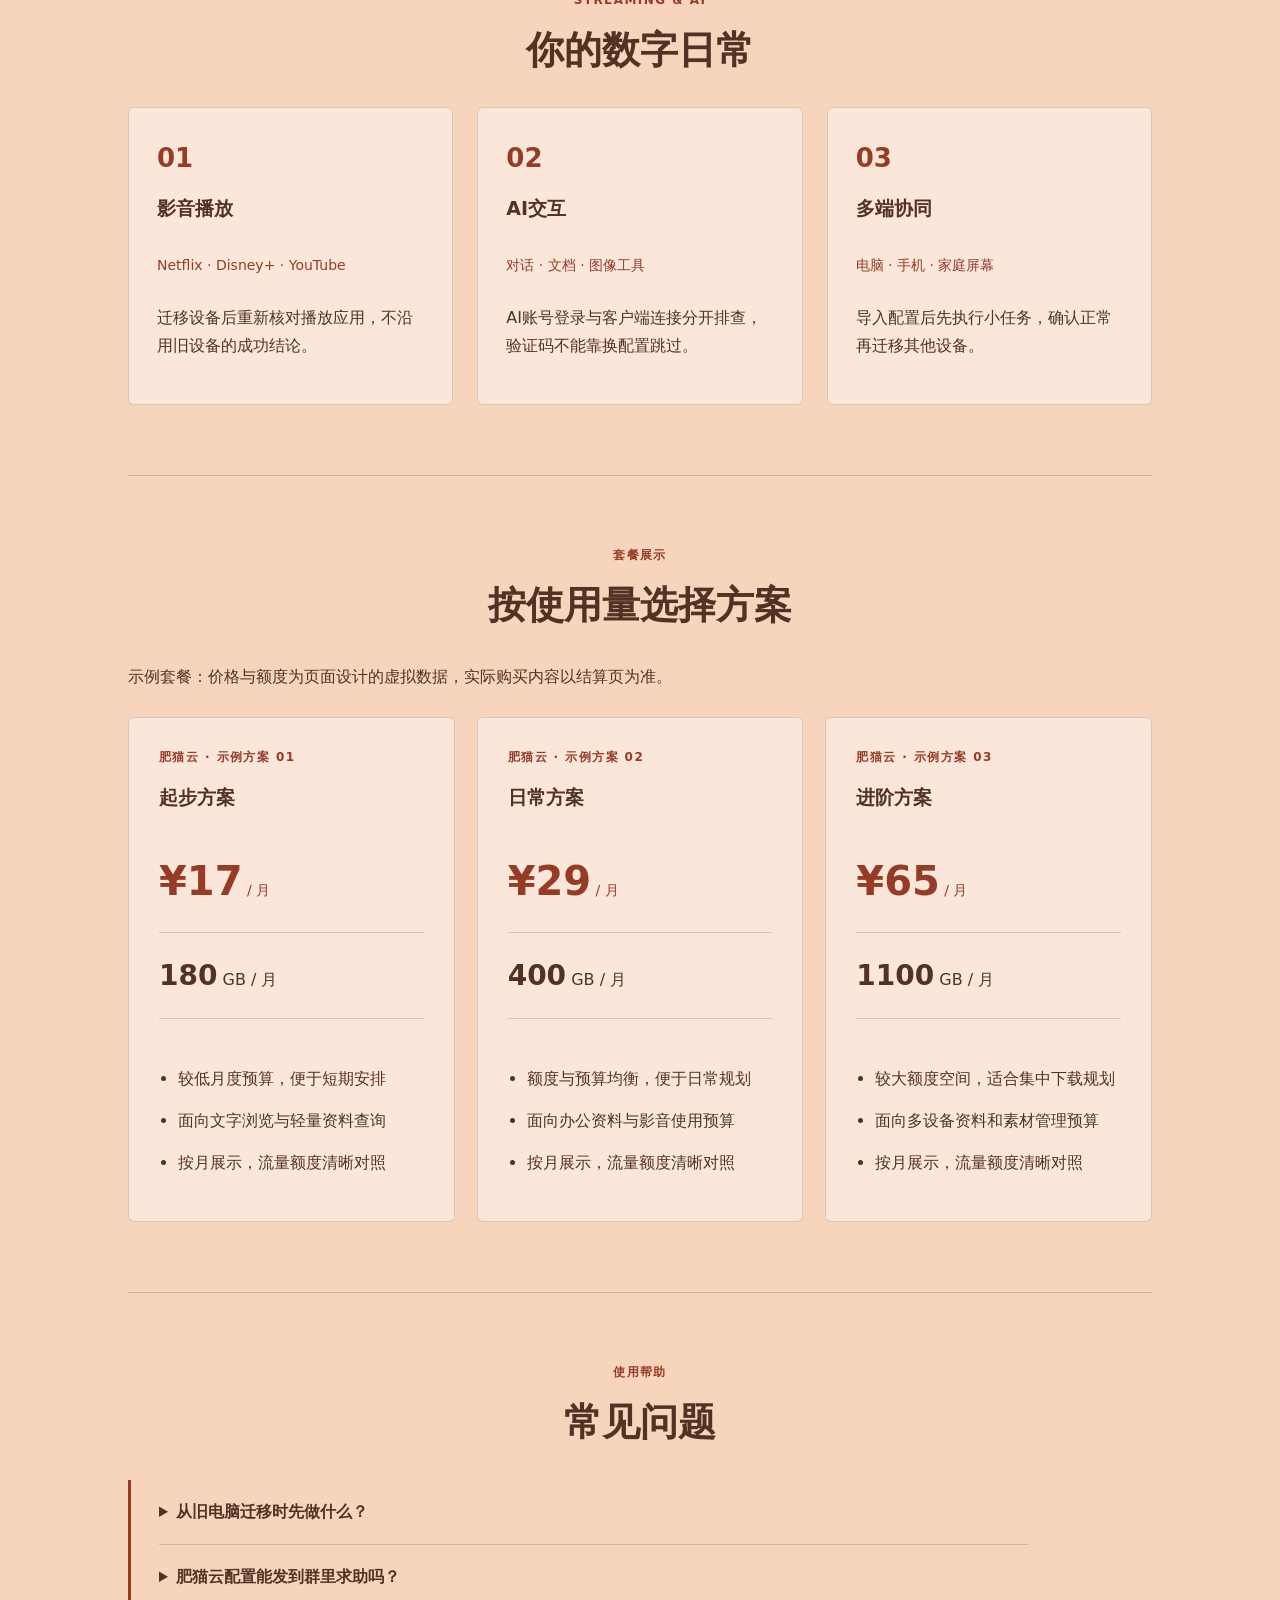
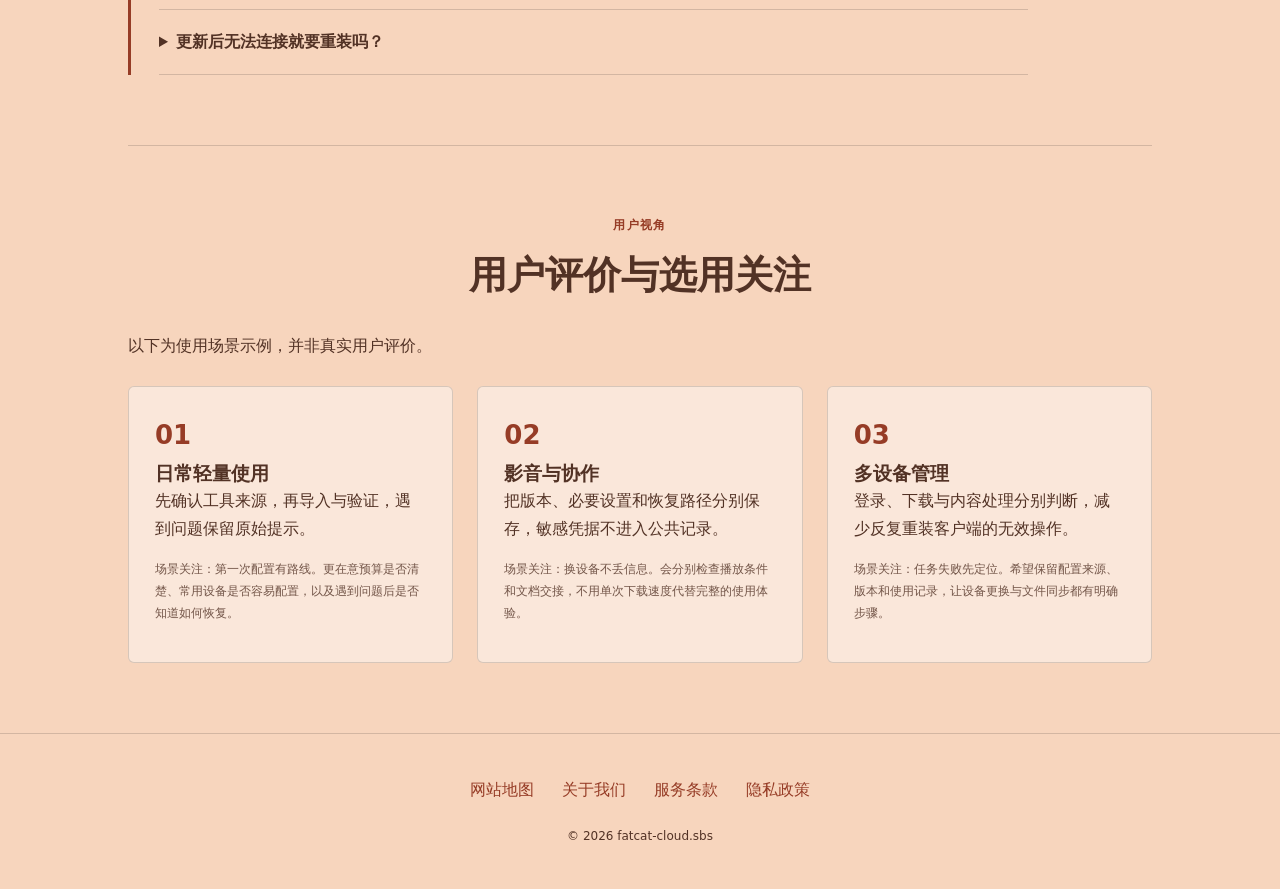
==== commit 9322642c: "Update layout: single-row nav, prominent hyperlinks, clickable cards, remove menu suffix" ====
--- a/index.html
+++ b/index.html
@@ -1,70 +1,9 @@
 <!DOCTYPE html>
-<html lang="zh-CN">
-<head>
-  <meta charset="UTF-8">
-  <meta name="viewport" content="width=device-width, initial-scale=1.0">
-  <title>肥猫云 新手指南_一键智能分流节点配置_肥猫云 深度体验评测</title>
-  <meta name="description" content="肥猫云 随心出海官方评测。专为追求开箱即用的小白用户打造，解析一键导入、自动选择最优节点与无感智能路由使用体验。">
-  <meta name="keywords" content="肥猫云, 肥猫云使用技巧, 科学上网梯子, 机场推荐, 网络加速器, 翻墙梯子, 机场节点">
-  <meta property="og:type" content="website">
-  <meta property="og:title" content="肥猫云 新手指南_一键智能分流节点配置_肥猫云 深度体验评测">
-  <meta property="og:description" content="肥猫云 随心出海官方评测。专为追求开箱即用的小白用户打造，解析一键导入、自动选择最优节点与无感智能路由使用体验。">
-  <meta property="og:url" content="https://fatcat-cloud.sbs/">
-  <meta property="og:site_name" content="肥猫云">
-  <link rel="canonical" href="https://fatcat-cloud.sbs/">
-  <link rel="stylesheet" href="style.css">
-</head>
-<body>
-  
-  <header class="navbar">
-    <div class="container nav-inner">
-      <a href="index.html" class="brand-logo">
-        <span>肥猫云</span>
-        <span class="brand-badge">专网加速</span>
-      </a>
-      <nav>
-        <ul class="nav-links">
-          <li><a href="index.html">首页门户</a></li>
-          <li><a href="index.html#features">核心优势</a></li>
-          <li><a href="index.html#pricing">方案详情</a></li>
-          <li><a href="index.html#faq">常见问题</a></li>
-          <li><a href="lazy-cat-chronicles.html">懒猫日志</a></li>
-          <li><a href="https://ww012.twilightaff.com/#/?code=A56DH1Af" class="btn-aff-cta" target="_blank" rel="nofollow" style="padding: 7px 18px; font-size: 13px;">即刻连接</a></li>
-        </ul>
-      </nav>
-    </div>
-  </header>
-
-
-  <!-- Hero Section -->
-  <header class="hero-section">
-    <div class="container">
-      <div class="hero-grid">
-        <div class="hero-content">
-          <span class="hero-tag">舒适随性出海 · 懒人无感秒连</span>
-          <h1 class="hero-title">
-            肥猫云 随心畅联<br>
-            <span class="hero-title-highlight">无需繁杂微调 打开即享丝滑互联</span>
-          </h1>
-          <p class="hero-desc">主打极简智能体验，专网节点后台实时自愈巡检，搭配跨平台一键式导入方案，让每一次跨境探索都如午后猫憩般惬意自在。</p>
-          <div class="hero-actions">
-            <a href="https://ww012.twilightaff.com/#/?code=A56DH1Af" class="btn-aff-cta" target="_blank" rel="nofollow">开启 肥猫云 惬意体验</a>
-            <a href="#pricing" class="btn-tizi-dofollow">查看暖心价格</a>
-          </div>
-          <div style="font-size:13px; color:#9ca3af; display:flex; gap:16px; flex-wrap:wrap;">
-            <span>⚡ IEPL 独享专线</span>
-            <span>🔒 原生合规隧道</span>
-            <span>🎬 4K/8K 丝滑秒开</span>
-            <span>🤖 全域 AI 生产力</span>
-          </div>
-        </div>
-        <div class="hero-motion-wrapper">
-          
-<svg viewBox="0 0 520 440" width="100%" height="100%" xmlns="http://www.w3.org/2000/svg" style="max-height: 400px;">
+<html lang="zh-CN"><head><meta charset="UTF-8"><meta name="viewport" content="width=device-width,initial-scale=1"><title>肥猫云网络加速，从第一次配置开始｜选用指南</title><meta name="description" content="从旧设备迁移到新客户端，先整理配置与账号，再尝试连接。本页为肥猫云的初次选用提供一份容易回看的路线图。"><meta name="keywords" content="肥猫云,肥猫云网络加速，从第一次配置开始,懒猫纪事,网络使用指南"><link rel="canonical" href="https://fatcat-cloud.sbs/"><meta property="og:type" content="website"><meta property="og:title" content="肥猫云网络加速，从第一次配置开始｜选用指南"><meta property="og:description" content="从旧设备迁移到新客户端，先整理配置与账号，再尝试连接。本页为肥猫云的初次选用提供一份容易回看的路线图。"><meta property="og:url" content="https://fatcat-cloud.sbs/"><meta property="og:image" content="https://fatcat-cloud.sbs/share.png"><meta property="og:locale" content="zh_CN"><link rel="icon" href="favicon.svg" type="image/svg+xml"><link rel="stylesheet" href="style.css"><script defer src="menu.js"></script><script type="application/ld+json">{"@context": "https://schema.org", "@type": "WebPage", "name": "肥猫云网络加速，从第一次配置开始｜选用指南", "url": "https://fatcat-cloud.sbs/", "description": "从旧设备迁移到新客户端，先整理配置与账号，再尝试连接。本页为肥猫云的初次选用提供一份容易回看的路线图。", "inLanguage": "zh-CN"}</script></head><body class="site-7 hero-C review-1 faq-2 nav-1"><header class="site-header"><div class="nav-wrap"><a class="brand" href="index.html"><svg class="brand-mark" viewBox="0 0 48 48" aria-hidden="true"><path d="M14 12L12 3L23 9L34 3L35 15Q43 32 30 38Q22 43 10 35 M10 35Q0 24 7 22Q14 23 13 29 M20 21H22 M29 21H31" fill="none" stroke="currentColor" stroke-width="2" stroke-linecap="round" stroke-linejoin="round"/></svg><span>肥猫云</span></a><nav id="site-menu" aria-label="主导航"><a href="index.html">首页</a><a href="index.html#features">核心优势</a><a href="index.html#streaming">流媒体与AI</a><a href="index.html#pricing">价格套餐</a><a href="index.html#testimonials">用户评价</a><a href="index.html#faq">常见问题</a><a href="lazy-cat-chronicles.html">懒猫纪事</a></nav><div class="nav-actions"><a class="button compact" href="https://ww012.twilightaff.com/#/?code=A56DH1Af" target="_blank" rel="sponsored nofollow noopener">立即选购</a><button type="button" class="menu-toggle" aria-label="切换主导航菜单" aria-controls="site-menu" aria-expanded="false"><span></span><span></span></button></div></div></header><main class="site-main"><section class="hero-section"><div class="hero-copy"><span class="eyebrow">肥猫云 · 选用与配置</span><h1>肥猫云网络加速，从第一次配置开始</h1><p class="hero-intro">从旧设备迁移到新客户端，先整理配置与账号，再尝试连接。本页为肥猫云的初次选用提供一份容易回看的路线图。</p><div class="hero-actions"><a class="button" href="https://ww012.twilightaff.com/#/?code=A56DH1Af" target="_blank" rel="sponsored nofollow noopener">立即选购</a><a class="text-button" href="#pricing">查看套餐</a></div></div><div class="hero-art" role="img" aria-label="肥猫云品牌动画"><svg viewBox="0 0 520 440" width="100%" height="100%" xmlns="http://www.w3.org/2000/svg" style="max-height: 400px;">
   <defs>
     <radialGradient id="napGlow" cx="50%" cy="50%" r="50%">
-      <stop offset="0%" stop-color="#fb923c" stop-opacity="0.25"/>
-      <stop offset="100%" stop-color="#fb923c" stop-opacity="0"/>
+      <stop offset="0%" stop-color="#e9554e" stop-opacity="0.25"/>
+      <stop offset="100%" stop-color="#e9554e" stop-opacity="0"/>
     </radialGradient>
   </defs>
   <style>
@@ -94,336 +33,56 @@
   <!-- Cozy Couch / Soft Mint Cushion -->
   <g>
     <!-- Big Fluffy Cushion -->
-    <ellipse cx="260" cy="290" rx="170" ry="50" fill="#291c16" stroke="#3b2a22" stroke-width="3" />
-    <path d="M100 280 Q260 310 420 280 Q260 330 100 280 Z" fill="#3b2a22" opacity="0.6" />
+    <ellipse cx="260" cy="290" rx="170" ry="50" fill="#2a1615" stroke="#3c2221" stroke-width="3" />
+    <path d="M100 280 Q260 310 420 280 Q260 330 100 280 Z" fill="#3c2221" opacity="0.6" />
   </g>
 
   <!-- Sleeping Fat Cat (Curled Loaf Style) -->
   <g>
     <!-- Wagging Tail -->
     <g class="cat-tail">
-      <path d="M360 250 C410 230 420 180 395 160 C380 150 375 180 370 210 Z" fill="#ea580c" stroke="#3b2a22" stroke-width="2.5" />
-      <circle cx="395" cy="165" r="8" fill="#ffedd5" />
+      <path d="M360 250 C410 230 420 180 395 160 C380 150 375 180 370 210 Z" fill="#d8271e" stroke="#3c2221" stroke-width="2.5" />
+      <circle cx="395" cy="165" r="8" fill="#fadbda" />
     </g>
 
     <!-- Big Chubby Ginger Loaf Tummy -->
     <g class="cat-tummy">
-      <ellipse cx="260" cy="235" rx="110" ry="70" fill="#f97316" stroke="#3b2a22" stroke-width="3" />
+      <ellipse cx="260" cy="235" rx="110" ry="70" fill="#e5332a" stroke="#3c2221" stroke-width="3" />
       <!-- Cream Belly Patch -->
-      <ellipse cx="250" cy="250" rx="75" ry="42" fill="#ffedd5" />
+      <ellipse cx="250" cy="250" rx="75" ry="42" fill="#fadbda" />
       <!-- Tiger Stripes -->
-      <path d="M220 175 Q235 195 230 215" fill="none" stroke="#c2410c" stroke-width="4" stroke-linecap="round" />
-      <path d="M260 170 Q270 195 265 215" fill="none" stroke="#c2410c" stroke-width="4" stroke-linecap="round" />
-      <path d="M300 175 Q305 195 295 215" fill="none" stroke="#c2410c" stroke-width="4" stroke-linecap="round" />
+      <path d="M220 175 Q235 195 230 215" fill="none" stroke="#b4221a" stroke-width="4" stroke-linecap="round" />
+      <path d="M260 170 Q270 195 265 215" fill="none" stroke="#b4221a" stroke-width="4" stroke-linecap="round" />
+      <path d="M300 175 Q305 195 295 215" fill="none" stroke="#b4221a" stroke-width="4" stroke-linecap="round" />
     </g>
 
     <!-- Cat Head Napping Sideways -->
-    <circle cx="170" cy="225" r="50" fill="#f97316" stroke="#3b2a22" stroke-width="3" />
+    <circle cx="170" cy="225" r="50" fill="#e5332a" stroke="#3c2221" stroke-width="3" />
 
     <!-- Cute Drooped Napping Ears -->
-    <polygon points="140,185 115,145 165,175" fill="#f97316" stroke="#3b2a22" stroke-width="2.5" />
-    <polygon points="140,180 125,155 158,175" fill="#fca5a5" />
+    <polygon points="140,185 115,145 165,175" fill="#e5332a" stroke="#3c2221" stroke-width="2.5" />
+    <polygon points="140,180 125,155 158,175" fill="#f5b0ac" />
 
-    <polygon points="185,180 195,140 215,175" fill="#f97316" stroke="#3b2a22" stroke-width="2.5" />
-    <polygon points="188,175 195,150 210,173" fill="#fca5a5" />
+    <polygon points="185,180 195,140 215,175" fill="#e5332a" stroke="#3c2221" stroke-width="2.5" />
+    <polygon points="188,175 195,150 210,173" fill="#f5b0ac" />
 
     <!-- Happy Napping Closed Eyes -->
-    <path d="M135 225 Q145 235 155 225" fill="none" stroke="#431407" stroke-width="3" stroke-linecap="round" />
-    <path d="M175 225 Q185 235 195 225" fill="none" stroke="#431407" stroke-width="3" stroke-linecap="round" />
+    <path d="M135 225 Q145 235 155 225" fill="none" stroke="#3f0e0b" stroke-width="3" stroke-linecap="round" />
+    <path d="M175 225 Q185 235 195 225" fill="none" stroke="#3f0e0b" stroke-width="3" stroke-linecap="round" />
 
     <!-- Cute Pink Nose & Pout -->
-    <polygon points="163,235 169,235 166,240" fill="#f43f5e" />
-    <path d="M166 240 Q162 245 158 243 M166 240 Q170 245 174 243" fill="none" stroke="#431407" stroke-width="2" stroke-linecap="round" />
+    <polygon points="163,235 169,235 166,240" fill="#e69e4d" />
+    <path d="M166 240 Q162 245 158 243 M166 240 Q170 245 174 243" fill="none" stroke="#3f0e0b" stroke-width="2" stroke-linecap="round" />
 
     <!-- Tucked Front Paws -->
-    <ellipse cx="140" cy="270" rx="16" ry="12" fill="#ffedd5" stroke="#3b2a22" stroke-width="2" />
-    <ellipse cx="175" cy="272" rx="16" ry="12" fill="#ffedd5" stroke="#3b2a22" stroke-width="2" />
+    <ellipse cx="140" cy="270" rx="16" ry="12" fill="#fadbda" stroke="#3c2221" stroke-width="2" />
+    <ellipse cx="175" cy="272" rx="16" ry="12" fill="#fadbda" stroke="#3c2221" stroke-width="2" />
   </g>
 
   <!-- Floating Sleeping Zzz -->
-  <g fill="#fdba74" font-family="sans-serif" font-weight="900">
+  <g fill="#ef8782" font-family="sans-serif" font-weight="900">
     <text x="180" y="160" font-size="16" class="z-1">Z</text>
     <text x="195" y="140" font-size="22" class="z-2">Z</text>
     <text x="215" y="115" font-size="28" class="z-3">Z</text>
   </g>
-</svg>
-
-        </div>
-      </div>
-    </div>
-  </header>
-
-  <!-- Features Section -->
-  <section id="features" style="padding: 70px 0;">
-    <div class="container">
-      <div style="text-align:center; max-width:700px; margin:0 auto 40px;">
-        <h2 style="font-size:30px; font-weight:800; margin-bottom:12px; color:#fff;">企业级国际专网核心优势</h2>
-        <p style="color:#9ca3af; font-size:15px;">彻底告别公网封锁与高峰拥堵，以工程级标准重新定义跨境网络加速体验</p>
-      </div>
-      <div class="features-grid">
-        
-        <div class="feature-card">
-          <div class="feature-icon">🚀</div>
-          <h3 class="feature-title">纯物理 IEPL 专线直达</h3>
-          <p class="feature-desc">全链路绕过公网高峰国际出口瓶颈与审查拥塞，将晚高峰丢包率压低至 0.1% 以下，带来秒开超清的连通质感。</p>
-        </div>
-        
-        <div class="feature-card">
-          <div class="feature-icon">🎬</div>
-          <h3 class="feature-title">4K/8K 极清流媒体解锁</h3>
-          <p class="feature-desc">部署自研纯净住宅 IP 资源池，稳定解锁 Netflix、Disney+、YouTube HDR 及海外主流流媒体高码率画质。</p>
-        </div>
-        
-        <div class="feature-card">
-          <div class="feature-icon">🤖</div>
-          <h3 class="feature-title">AI 大模型流式低延迟响应</h3>
-          <p class="feature-desc">深度优化针对 ChatGPT-4o、Claude 3.5 Sonnet 与 Midjourney 的 HTTP 长连接，彻底告别打字机生成超时中断。</p>
-        </div>
-        
-        <div class="feature-card">
-          <div class="feature-icon">⚡</div>
-          <h3 class="feature-title">自研多路径毫秒自愈切换</h3>
-          <p class="feature-desc">运维探测集群 7×24 小时全时段轮询，遭遇国际海缆异常自动毫秒级绕道亚太与欧美冗余通道，业务平稳无感。</p>
-        </div>
-        
-        <div class="feature-card">
-          <div class="feature-icon">📱</div>
-          <h3 class="feature-title">全平台客户端一键智能配置</h3>
-          <p class="feature-desc">无缝适配 Windows、macOS、iOS、Android 及软路由全系客户端，多端设备并发在线互不干扰。</p>
-        </div>
-        
-        <div class="feature-card">
-          <div class="feature-icon">🔒</div>
-          <h3 class="feature-title">端到端高强度传输加密</h3>
-          <p class="feature-desc">现代工业级加密隧道封装，实施零活动日志策略，有效阻断公共 WiFi 嗅探与 DNS 污染。</p>
-        </div>
-        
-      </div>
-    </div>
-  </section>
-
-  <!-- Pricing Section (Targeted by Hero CTA) -->
-  <section id="pricing" class="pricing-section">
-    <div class="container">
-      <div style="text-align:center; max-width:700px; margin:0 auto 20px;">
-        <h2 style="font-size:30px; font-weight:800; margin-bottom:12px; color:#fff;">查看暖心价格</h2>
-        <p style="color:#9ca3af; font-size:15px;">灵活弹性的专网方案，满足个人探索、影音娱乐与商业出海全场景需求</p>
-      </div>
-      <div class="pricing-grid">
-        
-        <div class="price-card">
-          
-          <h3 style="font-size:20px; color:#fff; font-weight:700;">入门尝鲜版</h3>
-          <div class="price-tag">¥18.8 <span>/ 月付</span></div>
-          <ul class="price-features">
-            <li>每月 120GB 独享高速专线流量</li><li>支持 2 台设备同时并发在线</li><li>千兆骨干节点与全流媒体解锁</li><li>基础智能规则分流支持</li>
-          </ul>
-          <a href="https://ww012.twilightaff.com/#/?code=A56DH1Af" class="btn-aff-cta" target="_blank" rel="nofollow" style="width:100%; margin-top:auto;">即刻选购开通</a>
-        </div>
-        
-        <div class="price-card featured">
-          <div style="position:absolute; top:-12px; right:20px; background:#fb923c; color:#000; font-size:11px; font-weight:800; padding:2px 10px; border-radius:12px;">强烈推荐</div>
-          <h3 style="font-size:20px; color:#fff; font-weight:700;">进阶旗舰版</h3>
-          <div class="price-tag">¥38.8 <span>/ 月付</span></div>
-          <ul class="price-features">
-            <li>每月 350GB 充沛极速专线流量</li><li>支持 5 台设备无限制并发在线</li><li>晚高峰千兆满血极速带宽优先调度</li><li>原生住宅 IP 与 AI 流式生成专项优化</li><li>全时段工单与一对一排障支持</li>
-          </ul>
-          <a href="https://ww012.twilightaff.com/#/?code=A56DH1Af" class="btn-aff-cta" target="_blank" rel="nofollow" style="width:100%; margin-top:auto;">即刻选购开通</a>
-        </div>
-        
-        <div class="price-card">
-          
-          <h3 style="font-size:20px; color:#fff; font-weight:700;">尊享年度版</h3>
-          <div class="price-tag">¥328 <span>/ 年付 · 立省30%</span></div>
-          <ul class="price-features">
-            <li>每月 600GB 顶级 IEPL 专网流量</li><li>不限设备并发连接数量</li><li>尊享超低时延专属电竞游戏节点</li><li>全天候高优先级多路径智能容灾自愈</li><li>赠送全平台客户端定制配置指导</li>
-          </ul>
-          <a href="https://ww012.twilightaff.com/#/?code=A56DH1Af" class="btn-aff-cta" target="_blank" rel="nofollow" style="width:100%; margin-top:auto;">即刻选购开通</a>
-        </div>
-        
-      </div>
-    </div>
-  </section>
-
-  <!-- Articles Preview Section (Responsive Card Grid) -->
-  <section style="padding: 65px 0;">
-    <div class="container">
-      <div style="display:flex; justify-content:space-between; align-items:center; margin-bottom:30px; flex-wrap:wrap; gap:12px;">
-        <div>
-          <h2 style="font-size:26px; font-weight:800; color:#fff;">懒猫日志 · 深度技术专栏</h2>
-          <p style="color:#9ca3af; font-size:14px;">探索国际专网架构、协议低时延调优与出海实用技术报告</p>
-        </div>
-        <a href="lazy-cat-chronicles.html" style="color:#fdba74; font-weight:600; font-size:14px;">查看全部专栏文章 →</a>
-      </div>
-      <div style="display:grid; grid-template-columns:repeat(auto-fit, minmax(280px, 1fr)); gap:20px;">
-        
-        <div class="article-card" style="background:#1e1511; border:1px solid #3b2a22; border-radius:14px; padding:24px; display:flex; flex-direction:column; justify-content:space-between; transition:transform 0.25s ease, box-shadow 0.25s ease, border-color 0.25s ease; box-shadow: 0 4px 16px rgba(0,0,0,0.12);">
-          <div>
-            <div style="display:flex; justify-content:space-between; align-items:center; margin-bottom:12px;">
-              <span style="font-size:11px; color:#fdba74; background:#fb923c22; border:1px solid #fb923c44; padding:3px 10px; border-radius:12px; font-weight:600;">新手入门</span>
-              <span style="font-size:12px; color:#6b7280;">2026 技术专栏</span>
-            </div>
-            <h4 style="margin:10px 0 10px; font-size:17px; font-weight:700; line-height:1.45;"><a href="fatcat-beginner-friendly-client-setup.html" style="color:#fff;">小白新手零门槛：3分钟全平台客户端导入与自动分流指南</a></h4>
-            <p style="font-size:13px; color:#9ca3af; line-height:1.65; margin-bottom:16px;">探讨企业级跨境专网互联、低延迟传输协议与高可靠出海网络的工程调优指南...</p>
-          </div>
-          <div style="border-top:1px solid #3b2a22; padding-top:12px; margin-top:auto; display:flex; justify-content:space-between; align-items:center;">
-            <span style="font-size:12px; color:#6b7280;">肥猫云 实验室</span>
-            <a href="fatcat-beginner-friendly-client-setup.html" style="color:#fdba74; font-size:13px; font-weight:600; display:inline-flex; align-items:center; gap:4px;">阅读深度报告 →</a>
-          </div>
-        </div>
-        
-        <div class="article-card" style="background:#1e1511; border:1px solid #3b2a22; border-radius:14px; padding:24px; display:flex; flex-direction:column; justify-content:space-between; transition:transform 0.25s ease, box-shadow 0.25s ease, border-color 0.25s ease; box-shadow: 0 4px 16px rgba(0,0,0,0.12);">
-          <div>
-            <div style="display:flex; justify-content:space-between; align-items:center; margin-bottom:12px;">
-              <span style="font-size:11px; color:#fdba74; background:#fb923c22; border:1px solid #fb923c44; padding:3px 10px; border-radius:12px; font-weight:600;">高可用容灾</span>
-              <span style="font-size:12px; color:#6b7280;">2026 技术专栏</span>
-            </div>
-            <h4 style="margin:10px 0 10px; font-size:17px; font-weight:700; line-height:1.45;"><a href="fatcat-smart-failover-zero-interruption.html" style="color:#fff;">断线自动秒切：肥猫云 智能故障自愈系统背后的运行机制</a></h4>
-            <p style="font-size:13px; color:#9ca3af; line-height:1.65; margin-bottom:16px;">探讨企业级跨境专网互联、低延迟传输协议与高可靠出海网络的工程调优指南...</p>
-          </div>
-          <div style="border-top:1px solid #3b2a22; padding-top:12px; margin-top:auto; display:flex; justify-content:space-between; align-items:center;">
-            <span style="font-size:12px; color:#6b7280;">肥猫云 实验室</span>
-            <a href="fatcat-smart-failover-zero-interruption.html" style="color:#fdba74; font-size:13px; font-weight:600; display:inline-flex; align-items:center; gap:4px;">阅读深度报告 →</a>
-          </div>
-        </div>
-        
-        <div class="article-card" style="background:#1e1511; border:1px solid #3b2a22; border-radius:14px; padding:24px; display:flex; flex-direction:column; justify-content:space-between; transition:transform 0.25s ease, box-shadow 0.25s ease, border-color 0.25s ease; box-shadow: 0 4px 16px rgba(0,0,0,0.12);">
-          <div>
-            <div style="display:flex; justify-content:space-between; align-items:center; margin-bottom:12px;">
-              <span style="font-size:11px; color:#fdba74; background:#fb923c22; border:1px solid #fb923c44; padding:3px 10px; border-radius:12px; font-weight:600;">移动体验</span>
-              <span style="font-size:12px; color:#6b7280;">2026 技术专栏</span>
-            </div>
-            <h4 style="margin:10px 0 10px; font-size:17px; font-weight:700; line-height:1.45;"><a href="fatcat-ios-shadowrocket-config-sharing.html" style="color:#fff;">iOS 端小火箭 Shadowrocket 懒人配置与免拔卡解锁策略</a></h4>
-            <p style="font-size:13px; color:#9ca3af; line-height:1.65; margin-bottom:16px;">探讨企业级跨境专网互联、低延迟传输协议与高可靠出海网络的工程调优指南...</p>
-          </div>
-          <div style="border-top:1px solid #3b2a22; padding-top:12px; margin-top:auto; display:flex; justify-content:space-between; align-items:center;">
-            <span style="font-size:12px; color:#6b7280;">肥猫云 实验室</span>
-            <a href="fatcat-ios-shadowrocket-config-sharing.html" style="color:#fdba74; font-size:13px; font-weight:600; display:inline-flex; align-items:center; gap:4px;">阅读深度报告 →</a>
-          </div>
-        </div>
-        
-        <div class="article-card" style="background:#1e1511; border:1px solid #3b2a22; border-radius:14px; padding:24px; display:flex; flex-direction:column; justify-content:space-between; transition:transform 0.25s ease, box-shadow 0.25s ease, border-color 0.25s ease; box-shadow: 0 4px 16px rgba(0,0,0,0.12);">
-          <div>
-            <div style="display:flex; justify-content:space-between; align-items:center; margin-bottom:12px;">
-              <span style="font-size:11px; color:#fdba74; background:#fb923c22; border:1px solid #fb923c44; padding:3px 10px; border-radius:12px; font-weight:600;">桌面办公</span>
-              <span style="font-size:12px; color:#6b7280;">2026 技术专栏</span>
-            </div>
-            <h4 style="margin:10px 0 10px; font-size:17px; font-weight:700; line-height:1.45;"><a href="fatcat-windows-flclash-smooth-migration.html" style="color:#fff;">告别繁琐冲突：Windows 平台 FlClash 极速迁移调优实操</a></h4>
-            <p style="font-size:13px; color:#9ca3af; line-height:1.65; margin-bottom:16px;">探讨企业级跨境专网互联、低延迟传输协议与高可靠出海网络的工程调优指南...</p>
-          </div>
-          <div style="border-top:1px solid #3b2a22; padding-top:12px; margin-top:auto; display:flex; justify-content:space-between; align-items:center;">
-            <span style="font-size:12px; color:#6b7280;">肥猫云 实验室</span>
-            <a href="fatcat-windows-flclash-smooth-migration.html" style="color:#fdba74; font-size:13px; font-weight:600; display:inline-flex; align-items:center; gap:4px;">阅读深度报告 →</a>
-          </div>
-        </div>
-        
-        <div class="article-card" style="background:#1e1511; border:1px solid #3b2a22; border-radius:14px; padding:24px; display:flex; flex-direction:column; justify-content:space-between; transition:transform 0.25s ease, box-shadow 0.25s ease, border-color 0.25s ease; box-shadow: 0 4px 16px rgba(0,0,0,0.12);">
-          <div>
-            <div style="display:flex; justify-content:space-between; align-items:center; margin-bottom:12px;">
-              <span style="font-size:11px; color:#fdba74; background:#fb923c22; border:1px solid #fb923c44; padding:3px 10px; border-radius:12px; font-weight:600;">AI交互</span>
-              <span style="font-size:12px; color:#6b7280;">2026 技术专栏</span>
-            </div>
-            <h4 style="margin:10px 0 10px; font-size:17px; font-weight:700; line-height:1.45;"><a href="fatcat-chatgpt-claude-region-unlock-fix.html" style="color:#fff;">遭遇 OpenAI/Anthropic 地区限制警告时的全套排查与修复技巧</a></h4>
-            <p style="font-size:13px; color:#9ca3af; line-height:1.65; margin-bottom:16px;">探讨企业级跨境专网互联、低延迟传输协议与高可靠出海网络的工程调优指南...</p>
-          </div>
-          <div style="border-top:1px solid #3b2a22; padding-top:12px; margin-top:auto; display:flex; justify-content:space-between; align-items:center;">
-            <span style="font-size:12px; color:#6b7280;">肥猫云 实验室</span>
-            <a href="fatcat-chatgpt-claude-region-unlock-fix.html" style="color:#fdba74; font-size:13px; font-weight:600; display:inline-flex; align-items:center; gap:4px;">阅读深度报告 →</a>
-          </div>
-        </div>
-        
-        <div class="article-card" style="background:#1e1511; border:1px solid #3b2a22; border-radius:14px; padding:24px; display:flex; flex-direction:column; justify-content:space-between; transition:transform 0.25s ease, box-shadow 0.25s ease, border-color 0.25s ease; box-shadow: 0 4px 16px rgba(0,0,0,0.12);">
-          <div>
-            <div style="display:flex; justify-content:space-between; align-items:center; margin-bottom:12px;">
-              <span style="font-size:11px; color:#fdba74; background:#fb923c22; border:1px solid #fb923c44; padding:3px 10px; border-radius:12px; font-weight:600;">安全出行</span>
-              <span style="font-size:12px; color:#6b7280;">2026 技术专栏</span>
-            </div>
-            <h4 style="margin:10px 0 10px; font-size:17px; font-weight:700; line-height:1.45;"><a href="fatcat-public-wifi-encryption-shield.html" style="color:#fff;">公共咖啡厅与酒店 WiFi 隐私安全防嗅探实战演练指南</a></h4>
-            <p style="font-size:13px; color:#9ca3af; line-height:1.65; margin-bottom:16px;">探讨企业级跨境专网互联、低延迟传输协议与高可靠出海网络的工程调优指南...</p>
-          </div>
-          <div style="border-top:1px solid #3b2a22; padding-top:12px; margin-top:auto; display:flex; justify-content:space-between; align-items:center;">
-            <span style="font-size:12px; color:#6b7280;">肥猫云 实验室</span>
-            <a href="fatcat-public-wifi-encryption-shield.html" style="color:#fdba74; font-size:13px; font-weight:600; display:inline-flex; align-items:center; gap:4px;">阅读深度报告 →</a>
-          </div>
-        </div>
-        
-      </div>
-    </div>
-  </section>
-
-  <!-- FAQ Section -->
-  <section id="faq" style="padding: 60px 0; background:#120d0b;">
-    <div class="container" style="max-width:800px;">
-      <div style="text-align:center; margin-bottom:36px;">
-        <h2 style="font-size:28px; font-weight:800; color:#fff; margin-bottom:10px;">常见问题解答</h2>
-        <p style="color:#9ca3af; font-size:14px;">了解 肥猫云 的专线机制、使用技巧与常见疑难解答</p>
-      </div>
-      
-        <div style="background:#1e1511; border:1px solid #3b2a22; border-radius:12px; padding:22px; margin-bottom:16px;">
-          <h3 style="font-size:16px; color:#fdba74; margin-bottom:8px;">Q: 如何配置 肥猫云 的网络加速服务？</h3>
-          <p style="font-size:14px; color:#9ca3af; line-height:1.7;">A: 注册账号后，在用户管理后台根据您的操作系统（Windows、Mac、iPhone、Android）一键同步节点配置至 Clash、Shadowrocket、Sing-Box 等常见客户端，无需复杂繁琐的手动配置。</p>
-        </div>
-        
-        <div style="background:#1e1511; border:1px solid #3b2a22; border-radius:12px; padding:22px; margin-bottom:16px;">
-          <h3 style="font-size:16px; color:#fdba74; margin-bottom:8px;">Q: 肥猫云 在晚高峰用网时段的表现如何？</h3>
-          <p style="font-size:14px; color:#9ca3af; line-height:1.7;">A: 肥猫云 全线采用合规商业 IEPL 内网专线，国内入口直连国际物理海底光缆，彻底绕过公网高峰拥堵与国际出口限制，晚高峰依然保持千兆满血与极低丢包。</p>
-        </div>
-        
-        <div style="background:#1e1511; border:1px solid #3b2a22; border-radius:12px; padding:22px; margin-bottom:16px;">
-          <h3 style="font-size:16px; color:#fdba74; margin-bottom:8px;">Q: 支持海外主流流媒体与 AI 大语言模型吗？</h3>
-          <p style="font-size:14px; color:#9ca3af; line-height:1.7;">A: 完全支持。我们部署了充足的原生住宅 IP 资源池，稳定解锁 Netflix、Disney+、ChatGPT-4o、Claude 3.5、Midjourney 等前沿数字工具。</p>
-        </div>
-        
-        <div style="background:#1e1511; border:1px solid #3b2a22; border-radius:12px; padding:22px; margin-bottom:16px;">
-          <h3 style="font-size:16px; color:#fdba74; margin-bottom:8px;">Q: 多设备同时连接有数量限制吗？</h3>
-          <p style="font-size:14px; color:#9ca3af; line-height:1.7;">A: 根据您选购的套餐规格，支持 2 台至不限设备同时并发连接，满足手机、平板、电脑及家庭智能电视的同步出海需求。</p>
-        </div>
-        
-    </div>
-  </section>
-
-  
-  <footer>
-    <div class="container">
-      <div class="footer-grid">
-        <div>
-          <div style="font-weight: 800; font-size: 18px; color: #fff; margin-bottom: 12px;">肥猫云</div>
-          <p style="line-height: 1.7; font-size: 13px; color: #9ca3af; margin-bottom: 16px;">
-            专注高可用跨境专网通信、流媒体无缝直连与大模型协同加速。端到端数据传输高强度封装，全节点高冗余备援，护航极速出海体验。
-          </p>
-          <div style="font-size: 12px; color: #6b7280;">© 2026 fatcat-cloud.sbs · 保留所有权利</div>
-        </div>
-        <div>
-          <h4 style="color: #fff; font-size: 15px; margin-bottom: 14px;">技术专栏与资讯</h4>
-          <ul class="footer-links">
-            <li><a href="lazy-cat-chronicles.html">懒猫日志</a></li>
-            <li><a href="index.html#pricing">套餐方案明细</a></li>
-            <li><a href="index.html#features">网络技术架构</a></li>
-            <li><a href="index.html#faq">常见答疑指引</a></li>
-          </ul>
-        </div>
-        <div>
-          <h4 style="color: #fff; font-size: 15px; margin-bottom: 14px;">合规服务与隐私</h4>
-          <ul class="footer-links">
-            <li><a href="about.html">关于我们</a></li>
-            <li><a href="terms.html">服务协议准则</a></li>
-            <li><a href="privacy.html">隐私与零日志承诺</a></li>
-            <li><a href="sitemap.html">网站地图导览</a></li>
-          </ul>
-        </div>
-        <div>
-          <h4 style="color: #fff; font-size: 15px; margin-bottom: 14px;">推荐探索</h4>
-          <ul class="footer-links">
-            <li><a href="https://dajichang.mom/" target="_blank" style="color: #fdba74; font-weight: 600;">2026 最新梯子推荐</a></li>
-            <li><a href="https://ww012.twilightaff.com/#/?code=A56DH1Af" target="_blank" rel="nofollow" style="color: #fdba74;">开启极速专网服务</a></li>
-          </ul>
-        </div>
-      </div>
-      <div style="border-top: 1px solid #3b2a22; padding-top: 20px; text-align: center; font-size: 12px; color: #6b7280;">
-        免责声明：本站提供之网络评测与技术资料仅供跨境学术探索、合法国际贸易与多媒体开发协作使用。请严格遵守所在地区网络法规。
-      </div>
-    </div>
-  </footer>
-
-</body>
-</html>
+</svg></div></section><section id="features" class="section "><div class="section-heading"><span class="eyebrow">客户端迁移</span><h2>选用之前</h2></div><div class="features rail"><div class="feature"><svg class="" viewBox="0 0 48 48" aria-hidden="true"><path d="M14 12L12 3L23 9L34 3L35 15Q43 32 30 38Q22 43 10 35 M10 35Q0 24 7 22Q14 23 13 29 M20 21H22 M29 21H31" fill="none" stroke="currentColor" stroke-width="2" stroke-linecap="round" stroke-linejoin="round"/></svg><div><h3>第一次配置有路线</h3><p>先确认工具来源，再导入与验证，遇到问题保留原始提示。</p></div></div><div class="feature"><svg class="" viewBox="0 0 48 48" aria-hidden="true"><path d="M13 30Q5 35 13 41Q24 46 35 39Q43 31 34 26Q26 16 18 27Z M8 19a5 7 0 1 0 10 0a5 7 0 1 0-10 0 M25 12a5 7 0 1 0 10 0a5 7 0 1 0-10 0 M35 22a4 5 0 1 0 8 0a4 5 0 1 0-8 0" fill="none" stroke="currentColor" stroke-width="2" stroke-linecap="round" stroke-linejoin="round"/></svg><div><h3>换设备不丢信息</h3><p>把版本、必要设置和恢复路径分别保存，敏感凭据不进入公共记录。</p></div></div><div class="feature"><svg class="" viewBox="0 0 48 48" aria-hidden="true"><path d="M24 5L40 14V29L24 43L8 29V14Z M14 24L21 31L34 17" fill="none" stroke="currentColor" stroke-width="2" stroke-linecap="round" stroke-linejoin="round"/></svg><div><h3>任务失败先定位</h3><p>登录、下载与内容处理分别判断，减少反复重装客户端的无效操作。</p></div></div><div class="feature"><svg class="" viewBox="0 0 48 48" aria-hidden="true"><path d="M9 6H39V42L24 35L9 42Z M15 17H33 M15 24H29 M15 31H23" fill="none" stroke="currentColor" stroke-width="2" stroke-linecap="round" stroke-linejoin="round"/></svg><div><h3>支持沟通更具体</h3><p>用时间、设备和错误现象说明问题，截图与日志先做脱敏。</p></div></div></div></section><section id="streaming" class="section "><div class="section-heading"><span class="eyebrow">STREAMING & AI</span><h2>你的数字日常</h2></div><div class="use-cases rows"><div class="use-case"><span class="item-no">01</span><h3>影音播放</h3><p class="platforms">Netflix · Disney+ · YouTube</p><p>迁移设备后重新核对播放应用，不沿用旧设备的成功结论。</p></div><div class="use-case"><span class="item-no">02</span><h3>AI交互</h3><p class="platforms">对话 · 文档 · 图像工具</p><p>AI账号登录与客户端连接分开排查，验证码不能靠换配置跳过。</p></div><div class="use-case"><span class="item-no">03</span><h3>多端协同</h3><p class="platforms">电脑 · 手机 · 家庭屏幕</p><p>导入配置后先执行小任务，确认正常再迁移其他设备。</p></div></div></section><section id="pricing" class="section"><div class="section-heading"><span class="eyebrow">套餐展示</span><h2>按使用量选择方案</h2></div><p class="section-intro">示例套餐：价格与额度为页面设计的虚拟数据，实际购买内容以结算页为准。</p><div class="plans cards"><div class="plan"><span class="eyebrow">肥猫云 · 示例方案 01</span><h3>起步方案</h3><p class="price-value">¥17<small> / 月</small></p><p class="quota"><strong>180</strong> GB / 月</p><ul><li>较低月度预算，便于短期安排</li><li>面向文字浏览与轻量资料查询</li><li>按月展示，流量额度清晰对照</li></ul></div><div class="plan"><span class="eyebrow">肥猫云 · 示例方案 02</span><h3>日常方案</h3><p class="price-value">¥29<small> / 月</small></p><p class="quota"><strong>400</strong> GB / 月</p><ul><li>额度与预算均衡，便于日常规划</li><li>面向办公资料与影音使用预算</li><li>按月展示，流量额度清晰对照</li></ul></div><div class="plan"><span class="eyebrow">肥猫云 · 示例方案 03</span><h3>进阶方案</h3><p class="price-value">¥65<small> / 月</small></p><p class="quota"><strong>1100</strong> GB / 月</p><ul><li>较大额度空间，适合集中下载规划</li><li>面向多设备资料和素材管理预算</li><li>按月展示，流量额度清晰对照</li></ul></div></div></section><section id="faq" class="section "><div class="section-heading"><span class="eyebrow">使用帮助</span><h2>常见问题</h2></div><div class="faq-list"><details><summary>从旧电脑迁移时先做什么？</summary><p>整理当前可用配置与版本，确认新系统支持，再用非敏感任务进行验证。</p></details><details><summary>肥猫云配置能发到群里求助吗？</summary><p>不要公开完整凭据；只提供脱敏错误、客户端版本与发生步骤。</p></details><details><summary>更新后无法连接就要重装吗？</summary><p>先检查变更与兼容说明，保留旧配置的恢复入口，避免同时改变多个因素。</p></details></div></section><section id="testimonials" class="section"><div class="section-heading"><span class="eyebrow">用户视角</span><h2>用户评价与选用关注</h2></div><p class="section-intro">以下为使用场景示例，并非真实用户评价。</p><div class="reviews"><div class="review"><span class="review-mark">01</span><h3>日常轻量使用</h3><p>先确认工具来源，再导入与验证，遇到问题保留原始提示。</p><p class="small">场景关注：第一次配置有路线。更在意预算是否清楚、常用设备是否容易配置，以及遇到问题后是否知道如何恢复。</p></div><div class="review"><span class="review-mark">02</span><h3>影音与协作</h3><p>把版本、必要设置和恢复路径分别保存，敏感凭据不进入公共记录。</p><p class="small">场景关注：换设备不丢信息。会分别检查播放条件和文档交接，不用单次下载速度代替完整的使用体验。</p></div><div class="review"><span class="review-mark">03</span><h3>多设备管理</h3><p>登录、下载与内容处理分别判断，减少反复重装客户端的无效操作。</p><p class="small">场景关注：任务失败先定位。希望保留配置来源、版本和使用记录，让设备更换与文件同步都有明确步骤。</p></div></div></section></main><footer class="site-footer"><nav aria-label="页脚导航"><a href="sitemap.html">网站地图</a><a href="about.html">关于我们</a><a href="terms.html">服务条款</a><a href="privacy.html">隐私政策</a></nav><p>© 2026 fatcat-cloud.sbs</p></footer></body></html>
--- a/style.css
+++ b/style.css
@@ -1,61 +1,187 @@
-/* Cozy Couch Cat - fatcat-cloud.sbs */
-* { margin: 0; padding: 0; box-sizing: border-box; }
-html { scroll-behavior: smooth; }
-body { background-color: #120d0b; color: #ffedd5; font-family: -apple-system, BlinkMacSystemFont, "Segoe UI", Roboto, "PingFang SC", "Hiragino Sans GB", "Microsoft YaHei", sans-serif; line-height: 1.6; overflow-x: hidden; }
-.container { max-width: 1140px; margin: 0 auto; padding: 0 20px; }
-a { text-decoration: none; color: inherit; transition: all 0.25s ease; }
+:root{--bg:#f7d5bd;--ink:#523225;--accent:#963c26;--panel:#ffffff70;--line:#00000025;--button-ink:#ffffff;--font:system-ui,-apple-system,"Microsoft YaHei",sans-serif;--width:1080px;--radius:6px;}
+*{box-sizing:border-box}html{scroll-behavior:smooth}body{margin:0;background:var(--bg);color:var(--ink);font-family:var(--font);line-height:1.75}a{color:var(--accent);text-decoration-thickness:1px;text-underline-offset:4px}a:visited{color:var(--accent)}a:hover{text-decoration:underline}button,a{-webkit-tap-highlight-color:transparent}button{font:inherit}a:focus-visible,button:focus-visible,summary:focus-visible{outline:3px solid var(--accent);outline-offset:5px}svg{max-width:100%}h1,h2,h3,p{margin-top:0}h1{font-size:clamp(30px,4.2vw,58px);line-height:1.2;letter-spacing:-.025em;max-width:19ch}h2{font-size:clamp(25px,3vw,38px);line-height:1.3;margin-bottom:12px}h3{font-size:19px;line-height:1.5}p{overflow-wrap:anywhere}img{max-width:100%;height:auto}.site-header{position:sticky;top:0;z-index:20;background:var(--bg);border-bottom:1px solid var(--line)}.nav-wrap{max-width:1440px;padding:15px 24px;margin:auto;display:flex;align-items:center;gap:24px}.brand{color:var(--ink)!important;display:flex;align-items:center;gap:10px;font-weight:800;white-space:nowrap;text-decoration:none;font-size:22px}.brand-mark{width:42px;height:42px;color:var(--accent)}#site-menu{display:flex;gap:17px;margin-left:auto;align-items:center}#site-menu a{font:600 13px/1.4 system-ui,sans-serif;text-decoration:none;color:var(--ink);white-space:nowrap}#site-menu a:hover{color:var(--accent)}.nav-actions{display:flex;align-items:center;gap:10px;margin-left:auto}.button{display:inline-flex;align-items:center;justify-content:center;background:var(--accent);color:var(--button-ink)!important;padding:13px 24px;border-radius:var(--radius);font:700 15px/1.5 system-ui,sans-serif;text-decoration:none;min-height:46px;white-space:nowrap}.button:hover{filter:brightness(.94);text-decoration:none}.compact{font-size:13px;padding:10px 17px}.menu-toggle{display:none;width:44px;height:44px;border:1px solid var(--line);background:transparent;border-radius:8px;color:var(--ink);align-items:center;justify-content:center;flex-direction:column;gap:6px}.menu-toggle span{display:block;width:20px;height:2px;background:currentColor}.site-main{max-width:var(--width);margin:auto;padding:0 28px;position:relative;z-index:1}.hero-section{min-height:600px;padding:72px 0;display:grid;grid-template-columns:1.1fr .9fr;gap:52px;align-items:center}.hero-intro{font-size:18px;max-width:40em}.eyebrow{display:block;color:var(--accent);font:700 12px/1.6 system-ui,sans-serif;letter-spacing:.12em;margin-bottom:16px}.hero-actions{display:flex;gap:24px;align-items:center;flex-wrap:wrap;margin-top:30px}.text-button{font-weight:700;min-height:44px;display:inline-flex;align-items:center}.hero-art{min-width:0;width:100%;display:flex;justify-content:center;align-items:center;animation:art-sway 9s ease-in-out infinite}.hero-art>svg{width:100%;height:auto!important;aspect-ratio:13/11;max-height:460px!important}.hero-A .hero-art{grid-column:1;grid-row:1}.hero-A .hero-copy{grid-column:2}.hero-C .hero-section{grid-template-columns:1fr;text-align:center;gap:28px;padding-bottom:40px}.hero-C h1,.hero-C .hero-intro{margin-left:auto;margin-right:auto}.hero-C .hero-actions{justify-content:center}.hero-C .hero-art{width:min(660px,100%);margin:auto}.hero-D .hero-section{display:block;text-align:center;min-height:620px;padding-top:130px}.hero-D h1,.hero-D .hero-intro{margin-left:auto;margin-right:auto}.hero-D .hero-actions{justify-content:center}.hero-D .hero-section>.hero-art{display:none}.site-art{position:fixed;inset:70px 0 0;pointer-events:none;z-index:0;display:flex;align-items:center;justify-content:center;opacity:.15;animation:art-sway 12s ease-in-out infinite}.site-art>svg{width:85vw;height:80vh!important;max-height:none!important}.section{padding:70px 0;border-top:1px solid var(--line);scroll-margin-top:100px}.section-heading{margin-bottom:32px}.section-intro{max-width:750px;margin-bottom:26px}.features{display:grid;gap:24px}.feature{display:flex;gap:20px;padding:24px;border:1px solid var(--line);border-radius:var(--radius);background:var(--panel)}.feature>svg{width:46px;height:46px;flex-shrink:0;color:var(--accent)}.feature p{margin-bottom:0}.features.tiles{grid-template-columns:repeat(2,minmax(0,1fr))}.features.rail{grid-template-columns:repeat(4,minmax(0,1fr))}.features.rail .feature{display:block;padding:22px 18px}.features.rail .feature svg{margin-bottom:14px}.features.list .feature{border-width:0 0 1px;border-radius:0;background:transparent}.features.list{grid-template-columns:1fr}.features.list .feature>div{display:grid;grid-template-columns:220px 1fr;gap:28px}.use-cases{display:grid;gap:24px}.use-cases.columns{grid-template-columns:repeat(3,minmax(0,1fr))}.use-case{padding:28px;background:var(--panel);border-radius:var(--radius);position:relative;border:1px solid var(--line)}.use-cases.rows .use-case{display:grid;grid-template-columns:50px 170px 1fr;gap:12px 24px;align-items:start}.use-cases.rows .use-case>p:not(.platforms),.use-cases.rows .status{grid-column:3}.use-cases.steps .use-case:nth-child(2){margin-left:7%}.use-cases.steps .use-case:nth-child(3){margin-left:14%}.item-no,.review-mark{color:var(--accent);font-size:26px;font-weight:700}.platforms{font-size:14px;color:var(--accent)}.status{font-size:12px;border-top:1px solid var(--line);padding-top:10px;display:block}.plans{display:grid;gap:22px}.plans.cards{grid-template-columns:repeat(3,minmax(0,1fr))}.plan{padding:28px;border:1px solid var(--line);border-radius:var(--radius);background:var(--panel)}.price-value{font-size:24px;font-weight:700;color:var(--accent)}dl{margin:20px 0}dl>div{display:flex;justify-content:space-between;gap:12px;padding:10px 0;border-bottom:1px solid var(--line);font-size:14px}dd{margin:0}.plans.table .plan{display:grid;grid-template-columns:1fr 1fr 2fr;gap:8px 24px;align-items:center}.plans.table .plan>h3{grid-column:1}.plans.table .price-value{grid-column:2;grid-row:1/3}.plans.table dl{grid-column:3;grid-row:1/4;margin:0}.plans.table .small{grid-column:1/3}.small{font-size:12px;opacity:.8}.reviews{display:grid;grid-template-columns:repeat(3,minmax(0,1fr));gap:28px}.review{padding:28px 0;border-top:3px solid var(--accent)}.review h3{margin-top:16px}.faq-list{max-width:900px}.faq-list details{padding:18px 0;border-bottom:1px solid var(--line)}summary{cursor:pointer;font-weight:700;padding-right:20px}details p{margin:16px 0 4px;max-width:75ch}.site-footer{position:relative;z-index:1;padding:42px 24px;border-top:1px solid var(--line);background:var(--bg);text-align:center}.site-footer nav{display:flex;gap:28px;justify-content:center;flex-wrap:wrap}.site-footer p{font-size:12px;margin:22px 0 0}.page-heading{padding:64px 0 38px}.page-heading h1{max-width:25ch}.article-list{display:grid;gap:28px;padding-bottom:70px;counter-reset:stories}.article-card{border:1px solid var(--line);background:var(--panel);border-radius:var(--radius);padding:30px;counter-increment:stories;position:relative}.article-card::before{content:counter(stories,decimal-leading-zero);display:block;font-size:26px;color:var(--accent);margin-bottom:16px}.article-card h2{font-size:23px}.article-card p{margin-bottom:20px}.article-list.split{grid-template-columns:repeat(2,minmax(0,1fr))}.article-list.stack{grid-template-columns:1fr}.article-list.stack .article-card{display:grid;grid-template-columns:64px 1fr 1fr;gap:20px}.article-list.stack .article-card a{grid-column:2}.article-list.mosaic{grid-template-columns:repeat(3,minmax(0,1fr))}.article-list.mosaic .article-card:first-child{grid-column:span 2}.article-page{max-width:850px;margin:auto;padding:56px 0 80px}.article-page h1{max-width:100%;font-size:clamp(28px,3.5vw,44px)}.article-page .lead{font-size:18px;padding-bottom:24px;border-bottom:1px solid var(--line)}.article-body h2{font-size:25px;margin:40px 0 18px}.article-body p{font-size:17px;line-height:1.95;margin-bottom:20px}.article-body a,.article-body a:visited{color:var(--accent);font-weight:700}.sources{margin-top:40px;padding-top:20px;border-top:1px solid var(--line);font-size:12px}.sources p{overflow-wrap:anywhere}.prose{max-width:850px;padding-bottom:60px}.prose h2{font-size:24px;margin-top:36px}.map-links{list-style:none;padding:0;display:grid;gap:14px}.site-0 .section-heading,.site-6 .section-heading,.site-12 .section-heading{border-left:5px solid var(--accent);padding-left:22px}.site-1 .section-heading,.site-7 .section-heading,.site-13 .section-heading{text-align:center}.site-2 .section-heading,.site-8 .section-heading,.site-14 .section-heading{display:flex;align-items:baseline;gap:30px;flex-wrap:wrap}.site-3 .section,.site-9 .section,.site-15 .section{border-top-width:3px}.site-4 .feature,.site-10 .feature,.site-16 .feature{border-inline-start:5px solid var(--accent)}.site-5 .use-case,.site-11 .use-case,.site-17 .use-case{border-top:4px solid var(--accent)}@keyframes art-sway{0%,100%{transform:translateY(0)}50%{transform:translateY(-8px)}}
+@media(max-width:1240px){#site-menu{display:none;position:absolute;left:0;right:0;top:100%;padding:22px;background:var(--bg);border-bottom:1px solid var(--line);box-shadow:0 12px 20px #0001;margin:0;flex-direction:column;align-items:stretch;gap:0}#site-menu.is-open{display:flex}#site-menu a{padding:12px}.menu-toggle{display:flex}.features.rail{grid-template-columns:repeat(2,minmax(0,1fr))}.nav-wrap{position:relative}.nav-actions{margin-left:auto}}
+@media(max-width:768px){.site-main{padding:0 22px}.hero-section,.hero-A .hero-section{grid-template-columns:1fr;gap:24px;padding:42px 0;min-height:0}.hero-A .hero-copy,.hero-A .hero-art{grid-column:auto;grid-row:auto}.hero-A .hero-copy{order:0}.hero-A .hero-art{order:1}.hero-art>svg{max-height:340px!important}.hero-D .hero-section{padding:75px 0;min-height:520px}.hero-intro{font-size:16px}.hero-copy h1{max-width:21ch}.section{padding:48px 0}.features.tiles,.features.rail,.use-cases.columns,.plans.cards,.reviews,.article-list.split,.article-list.mosaic{grid-template-columns:1fr}.features.list .feature>div{display:block}.features.rail .feature{display:flex}.use-cases.rows .use-case{display:block}.use-cases.steps .use-case:nth-child(n){margin-left:0}.plans.table .plan{display:block}.article-list.mosaic .article-card:first-child{grid-column:auto}.article-list.stack .article-card{display:block}.page-heading{padding-top:40px}.article-page{padding-top:38px}.article-body p{font-size:16px}.nav-wrap{padding:12px 16px;gap:12px}.brand{font-size:19px;gap:7px}.brand-mark{width:32px;height:32px}.compact{padding:10px 12px;font-size:12px}.site-footer nav{gap:14px 24px}.site-art{opacity:.09}.section-heading{display:block!important}}
+@media(max-width:360px){.site-main{padding:0 16px}.nav-wrap{padding:10px 12px}.brand-mark{width:28px}.brand{font-size:17px}.nav-actions{gap:7px}.compact{padding:9px}.menu-toggle{width:38px;height:40px}.hero-actions{gap:18px}.feature,.plan,.use-case,.article-card{padding:21px}.hero-copy h1{font-size:29px}}
+@media(prefers-reduced-motion:reduce){html{scroll-behavior:auto}*,*::before,*::after{animation:none!important;transition:none!important}}
 
-/* Navbar */
-.navbar { background: rgba(18, 13, 11, 0.88); backdrop-filter: blur(16px); border-bottom: 1px solid #3b2a22; position: sticky; top: 0; z-index: 100; }
-.nav-inner { display: flex; align-items: center; justify-content: space-between; height: 72px; }
-.brand-logo { display: flex; align-items: center; gap: 10px; font-weight: 800; font-size: 20px; color: #fff; }
-.brand-badge { background: #fb923c; color: #000; font-size: 11px; padding: 2px 8px; border-radius: 12px; font-weight: 700; }
-.nav-links { display: flex; gap: 24px; align-items: center; list-style: none; font-size: 15px; font-weight: 500; }
-.nav-links a:hover { color: #fdba74; }
+.review-1 .reviews{grid-template-columns:1fr}.review-1 .review{display:grid;grid-template-columns:70px 180px 1fr;gap:14px;align-items:baseline;padding:22px 0;border-top-width:1px}.review-1 .review h3{margin:0}.review-1 .review .small{grid-column:3}.review-2 .reviews{grid-template-columns:1.3fr 1fr}.review-2 .review:first-child{grid-row:span 2;padding:36px;border:1px solid var(--line);border-radius:var(--radius);background:var(--panel)}.faq-1 .faq-list{max-width:none;display:grid;grid-template-columns:1fr 1fr;gap:24px}.faq-1 details:last-child{grid-column:span 2}.faq-2 .faq-list{margin-left:22%;border-left:3px solid var(--accent);padding-left:28px}.site-0 .hero-section{grid-template-columns:1.25fr .75fr}.site-1 .hero-section{grid-template-columns:1.1fr 1fr}.site-4 .hero-section{gap:90px}.site-5 .hero-copy{border-left:3px solid var(--accent);padding-left:30px}.site-6 .hero-art{border:1px solid var(--line);border-radius:50%;padding:25px}.site-7 .hero-section{padding-top:52px}.site-7 .hero-art{max-width:520px}.site-9 h1{font-size:clamp(32px,4.8vw,65px)}.site-10 .hero-section{grid-template-columns:.8fr 1.2fr}.site-11 .hero-copy{max-width:900px;margin:auto}.site-13 .hero-art{max-width:570px}.site-14 .hero-copy{border-bottom:4px solid var(--accent);padding-bottom:32px}.site-15 h1{font-weight:500;letter-spacing:-.04em}.site-17 .hero-section{gap:80px}.site-art{opacity:.3}.hero-D .article-page,.hero-D .prose{background:color-mix(in srgb,var(--bg) 88%,transparent);padding:36px}.hero-D .hero-copy{position:relative}.hero-D .hero-copy::before{content:'';position:absolute;inset:-25px -15px;background:radial-gradient(ellipse,var(--bg),transparent 75%);z-index:-1;pointer-events:none}
+@media(min-width:1241px){.nav-1 .nav-wrap{display:grid;grid-template-columns:1fr auto 1fr;gap:10px 30px}.nav-1 .brand{grid-column:2;grid-row:1;justify-content:center}.nav-1 .nav-actions{grid-column:3;grid-row:1}.nav-1 #site-menu{grid-column:1/4;grid-row:2;justify-content:center;margin:auto;padding-top:6px}.nav-1 .section{scroll-margin-top:160px}.nav-2 .nav-wrap{display:grid;grid-template-columns:auto 1fr auto;gap:10px 35px}.nav-2 .brand{grid-row:1/3}.nav-2 #site-menu{grid-column:2/4;grid-row:2;justify-content:flex-end;margin:0}.nav-2 .nav-actions{grid-column:3;grid-row:1}.nav-2 .section{scroll-margin-top:150px}}
+@media(max-width:768px){.hero-section{grid-template-columns:1fr!important;gap:26px!important}.hero-copy{border-left:0!important;padding-left:0!important}.review-1 .review{display:block}.review-1 .review h3{margin:12px 0}.review-2 .reviews{grid-template-columns:1fr}.review-2 .review:first-child{grid-row:auto;padding:24px}.faq-1 .faq-list{grid-template-columns:1fr;gap:0}.faq-1 details:last-child{grid-column:auto}.faq-2 .faq-list{margin-left:0;padding-left:20px}.site-art{opacity:.22}.hero-D .article-page,.hero-D .prose{padding:26px 10px}}
+.site-2 .site-art{opacity:.85}.site-12 .site-art{opacity:1}.site-12 .site-art path{opacity:.65}.site-16 .site-art{opacity:.6}@media(max-width:768px){.site-2 .site-art{opacity:.7}.site-12 .site-art{opacity:1}.site-16 .site-art{opacity:.5}}.site-5 .hero-art{position:relative}.site-5 .hero-art>svg:first-child{position:absolute;inset:0}.site-5 .coffee-mark{position:relative}.roast-bean{animation:roast-rock 9s ease-in-out infinite}@keyframes roast-rock{0%,100%{transform:rotate(-3deg)}50%{transform:rotate(5deg)}}@media(prefers-reduced-motion:reduce){.roast-bean{animation:none!important}}h1,h2{text-wrap:balance}
+/* Card presentation revision */
+a,a:link,a:visited,a:hover,a:focus{text-decoration:none!important}.features,.features.rail,.features.tiles,.features.list{display:grid;grid-template-columns:repeat(2,minmax(0,1fr));gap:24px}.features.list .feature>div{display:block}.feature,.features.rail .feature{display:block;padding:28px}.feature>svg{margin-bottom:16px}.use-cases,.use-cases.rows,.use-cases.steps,.use-cases.columns{display:grid;grid-template-columns:repeat(3,minmax(0,1fr));gap:24px}.use-cases.rows .use-case{display:block}.use-cases.steps .use-case:nth-child(n){margin-left:0}.plans,.plans.table,.plans.cards{grid-template-columns:repeat(3,minmax(0,1fr));align-items:stretch}.plans.table .plan,.plan{display:flex;flex-direction:column;padding:30px;border-radius:var(--radius)}.plan .price-value{font-size:40px;margin:16px 0}.price-value small{font-size:14px;font-weight:400}.quota{padding:18px 0;border-top:1px solid var(--line);border-bottom:1px solid var(--line)}.quota strong{font-size:28px}.plan ul{padding-left:19px;flex:1}.plan li{margin:14px 0}.reviews,.review-1 .reviews,.review-2 .reviews{display:grid;grid-template-columns:repeat(3,minmax(0,1fr));gap:24px}.review,.review-1 .review,.review-2 .review:first-child{display:block;grid-row:auto;padding:26px;border:1px solid var(--line);border-radius:var(--radius);background:var(--panel)}.faq-1 .faq-list{display:block}.faq-2 .faq-list{margin-left:0}.site-5 .hero-copy{border-left:0;padding-left:0}@media(max-width:768px){.features,.features.rail,.features.tiles,.features.list,.use-cases,.use-cases.rows,.use-cases.steps,.use-cases.columns,.plans,.plans.cards,.plans.table,.reviews,.review-1 .reviews,.review-2 .reviews{grid-template-columns:1fr}}
 
-/* Hero */
-.hero-section { padding: 75px 0 65px; background: radial-gradient(circle at 50% 20%, rgba(251, 146, 60, 0.12) 0%, transparent 65%); }
-.hero-grid { display: grid; grid-template-columns: 1.15fr 0.85fr; gap: 40px; align-items: center; }
-.hero-tag { display: inline-block; background: rgba(251, 146, 60, 0.15); color: #fdba74; border: 1px solid #fb923c; padding: 5px 14px; border-radius: 20px; font-size: 13px; font-weight: 600; margin-bottom: 18px; }
-.hero-title { font-size: 38px; line-height: 1.25; font-weight: 800; color: #fff; margin-bottom: 18px; }
-.hero-title-highlight { color: #fdba74; }
-.hero-desc { font-size: 16px; color: #fed7aa; line-height: 1.7; margin-bottom: 28px; }
-.hero-actions { display: flex; gap: 16px; align-items: center; flex-wrap: wrap; margin-bottom: 24px; }
-.btn-aff-cta { display: inline-flex; align-items: center; justify-content: center; padding: 13px 30px; font-weight: 700; font-size: 15px; border-radius: 24px; background: linear-gradient(135deg, #fb923c, #f472b6); color: #fff; box-shadow: 0 4px 20px rgba(251, 146, 60, 0.35); }
-.btn-aff-cta:hover { transform: translateY(-2px); box-shadow: 0 8px 25px rgba(251, 146, 60, 0.5); }
-.btn-tizi-dofollow { display: inline-flex; align-items: center; justify-content: center; padding: 12px 26px; font-weight: 600; font-size: 15px; border-radius: 24px; border: 1.5px solid #3b2a22; background: #1e1511; color: #fdba74; }
-.btn-tizi-dofollow:hover { border-color: #fdba74; background: #2d1e18; }
+/* Final vertical cards, including the independent article index. */
+.features,.features.rail,.features.tiles,.features.list{grid-template-columns:repeat(4,minmax(0,1fr));align-items:stretch}
+.feature,.features.list .feature,.features.rail .feature{display:flex;flex-direction:column;border:1px solid var(--line);border-radius:var(--radius);background:var(--panel);padding:25px 22px;min-height:275px}
+.features.list .feature>div{display:block}.feature p{font-size:15px}.feature>svg{margin:0 0 18px}.use-case{min-height:280px;display:flex!important;flex-direction:column}.use-case .platforms{margin-top:0}
+.plan{min-height:430px}.plan ul{margin-bottom:0}.reviews .review{min-height:270px}.reviews .review .small{line-height:1.8}
+.article-list,.article-list.split,.article-list.stack,.article-list.mosaic{grid-template-columns:repeat(3,minmax(0,1fr));align-items:stretch}
+.article-list .article-card,.article-list.stack .article-card{display:flex;flex-direction:column;gap:0;min-height:320px;padding:28px}.article-list.mosaic .article-card:first-child{grid-column:auto}.article-card a{margin-top:auto;align-self:flex-start;padding:8px 0}.article-card h2{font-size:22px}
+@media(max-width:1100px) and (min-width:769px){.features,.features.rail,.features.tiles,.features.list{grid-template-columns:repeat(2,minmax(0,1fr))}.article-list,.article-list.split,.article-list.stack,.article-list.mosaic{grid-template-columns:repeat(2,minmax(0,1fr))}.plan{padding:22px!important}.price-value{font-size:34px!important}}
+@media(max-width:768px){.features,.features.rail,.features.tiles,.features.list,.article-list,.article-list.split,.article-list.stack,.article-list.mosaic{grid-template-columns:1fr}.feature,.features.list .feature,.features.rail .feature,.use-case,.reviews .review{min-height:0}.plan{min-height:400px}.article-list .article-card{min-height:265px}.hero-art{max-width:100%}.site-art{max-width:100vw}}
 
-/* Features */
-.features-grid { display: grid; grid-template-columns: repeat(auto-fit, minmax(260px, 1fr)); gap: 24px; }
-.feature-card { background: #1e1511; border: 1px solid #3b2a22; border-radius: 16px; padding: 26px; transition: transform 0.25s ease, border-color 0.25s ease; }
-.feature-card:hover { transform: translateY(-4px); border-color: #fb923c; }
-.feature-icon { font-size: 28px; margin-bottom: 14px; display: inline-block; }
-.feature-title { font-size: 18px; font-weight: 700; color: #fff; margin-bottom: 8px; }
-.feature-desc { font-size: 14px; color: #fed7aa; line-height: 1.65; }
+/* ==========================================================================
+   Navigation Alignment, Article Hyperlinks & Clickable Cards Update
+   ========================================================================== */
 
-/* Pricing */
-.pricing-section { padding: 70px 0; background: #120d0b; }
-.pricing-grid { display: grid; grid-template-columns: repeat(auto-fit, minmax(280px, 1fr)); gap: 28px; }
-.price-card { background: #1e1511; border: 1px solid #3b2a22; border-radius: 18px; padding: 32px 24px; position: relative; display: flex; flex-direction: column; text-align: center; }
-.price-card.featured { border-color: #fb923c; box-shadow: 0 0 25px rgba(251, 146, 60, 0.25); }
-.price-tag { font-size: 36px; font-weight: 800; color: #fff; margin: 16px 0; }
-.price-tag span { font-size: 14px; font-weight: 400; color: #fed7aa; }
-.price-features { list-style: none; margin: 20px 0; text-align: left; font-size: 14px; color: #ffedd5; line-height: 2; }
-.price-features li::before { content: "🐾 "; }
-
-/* Footer */
-footer { background: #0a0706; border-top: 1px solid #3b2a22; padding: 50px 0 30px; font-size: 14px; color: #fed7aa; }
-.footer-grid { display: grid; grid-template-columns: repeat(auto-fit, minmax(200px, 1fr)); gap: 30px; margin-bottom: 30px; }
-.footer-links { list-style: none; display: flex; flex-direction: column; gap: 8px; }
-.footer-links a:hover { color: #fff; }
-
-@media(max-width: 868px) {
-  .hero-grid { grid-template-columns: 1fr; text-align: center; }
-  .hero-actions { justify-content: center; }
-  .nav-links { display: none; }
+/* 1. Ensure CTA button and all menu items stay on the exact same row */
+.site-header .nav-wrap,
+.nav-0 .nav-wrap,
+.nav-1 .nav-wrap,
+.nav-2 .nav-wrap {
+  display: flex !important;
+  align-items: center !important;
+  justify-content: flex-start !important;
+  gap: 20px !important;
+  flex-wrap: nowrap !important;
+  grid-template-columns: none !important;
+  grid-template-rows: none !important;
 }
 
-/* Article Card Grid & Hover Effects */
-.article-card { transition: transform 0.25s ease, box-shadow 0.25s ease, border-color 0.25s ease; }
-.article-card:hover { transform: translateY(-4px); border-color: #fb923c !important; box-shadow: 0 10px 25px rgba(0,0,0,0.25) !important; }
+.site-header .brand,
+.nav-0 .brand,
+.nav-1 .brand,
+.nav-2 .brand {
+  flex-shrink: 0 !important;
+  margin-right: auto !important;
+  grid-column: auto !important;
+  grid-row: auto !important;
+}
+
+.site-header #site-menu,
+.nav-0 #site-menu,
+.nav-1 #site-menu,
+.nav-2 #site-menu {
+  display: flex !important;
+  align-items: center !important;
+  gap: 16px !important;
+  margin: 0 !important;
+  padding: 0 !important;
+  flex-shrink: 0 !important;
+  grid-column: auto !important;
+  grid-row: auto !important;
+}
+
+.site-header #site-menu a,
+.nav-0 #site-menu a,
+.nav-1 #site-menu a,
+.nav-2 #site-menu a {
+  white-space: nowrap !important;
+  font-size: 14px !important;
+}
+
+.site-header .nav-actions,
+.nav-0 .nav-actions,
+.nav-1 .nav-actions,
+.nav-2 .nav-actions {
+  display: flex !important;
+  align-items: center !important;
+  gap: 12px !important;
+  margin-left: 18px !important;
+  flex-shrink: 0 !important;
+  grid-column: auto !important;
+  grid-row: auto !important;
+}
+
+.site-header .nav-actions .button,
+.nav-0 .nav-actions .button,
+.nav-1 .nav-actions .button,
+.nav-2 .nav-actions .button {
+  white-space: nowrap !important;
+}
+
+/* Responsive mobile drawer below 980px */
+@media (max-width: 980px) {
+  .site-header #site-menu,
+  .nav-0 #site-menu,
+  .nav-1 #site-menu,
+  .nav-2 #site-menu {
+    display: none !important;
+    position: absolute !important;
+    left: 0 !important;
+    right: 0 !important;
+    top: 100% !important;
+    padding: 18px 24px !important;
+    background: var(--bg) !important;
+    border-bottom: 1px solid var(--line) !important;
+    box-shadow: 0 12px 24px rgba(0, 0, 0, 0.15) !important;
+    flex-direction: column !important;
+    align-items: stretch !important;
+    gap: 0 !important;
+    z-index: 100 !important;
+  }
+  .site-header #site-menu.is-open,
+  .nav-0 #site-menu.is-open,
+  .nav-1 #site-menu.is-open,
+  .nav-2 #site-menu.is-open {
+    display: flex !important;
+  }
+  .site-header #site-menu a,
+  .nav-0 #site-menu a,
+  .nav-1 #site-menu a,
+  .nav-2 #site-menu a {
+    padding: 12px 0 !important;
+    border-bottom: 1px solid var(--line) !important;
+  }
+  .site-header #site-menu a:last-child,
+  .nav-0 #site-menu a:last-child,
+  .nav-1 #site-menu a:last-child,
+  .nav-2 #site-menu a:last-child {
+    border-bottom: none !important;
+  }
+  .site-header .menu-toggle {
+    display: flex !important;
+  }
+}
+
+/* 2. Article & prose hyperlinks prominent colored styling */
+.article-page a:not(.button):not(.brand),
+.article-body a:not(.button):not(.brand),
+.prose a:not(.button):not(.brand),
+article a:not(.button):not(.brand) {
+  color: var(--accent) !important;
+  font-weight: 700 !important;
+  text-decoration: underline !important;
+  text-decoration-thickness: 2px !important;
+  text-underline-offset: 4px !important;
+  transition: opacity 0.2s ease !important;
+}
+
+.article-page a:not(.button):not(.brand):hover,
+.article-body a:not(.button):not(.brand):hover,
+.prose a:not(.button):not(.brand):hover,
+article a:not(.button):not(.brand):hover {
+  text-decoration: underline !important;
+  opacity: 0.8 !important;
+}
+
+/* 3. Entire Article Card Clickable */
+.article-list .article-card,
+.article-card {
+  position: relative !important;
+  cursor: pointer !important;
+  transition: transform 0.2s ease, box-shadow 0.2s ease, border-color 0.2s ease !important;
+}
+
+.article-list .article-card:hover,
+.article-card:hover {
+  transform: translateY(-4px) !important;
+  box-shadow: 0 10px 24px rgba(0, 0, 0, 0.15) !important;
+  border-color: var(--accent) !important;
+}
+
+.article-card a {
+  color: var(--accent) !important;
+  font-weight: 700 !important;
+  position: static !important;
+}
+
+.article-card a::after {
+  content: "" !important;
+  position: absolute !important;
+  inset: 0 !important;
+  z-index: 2 !important;
+  cursor: pointer !important;
+}
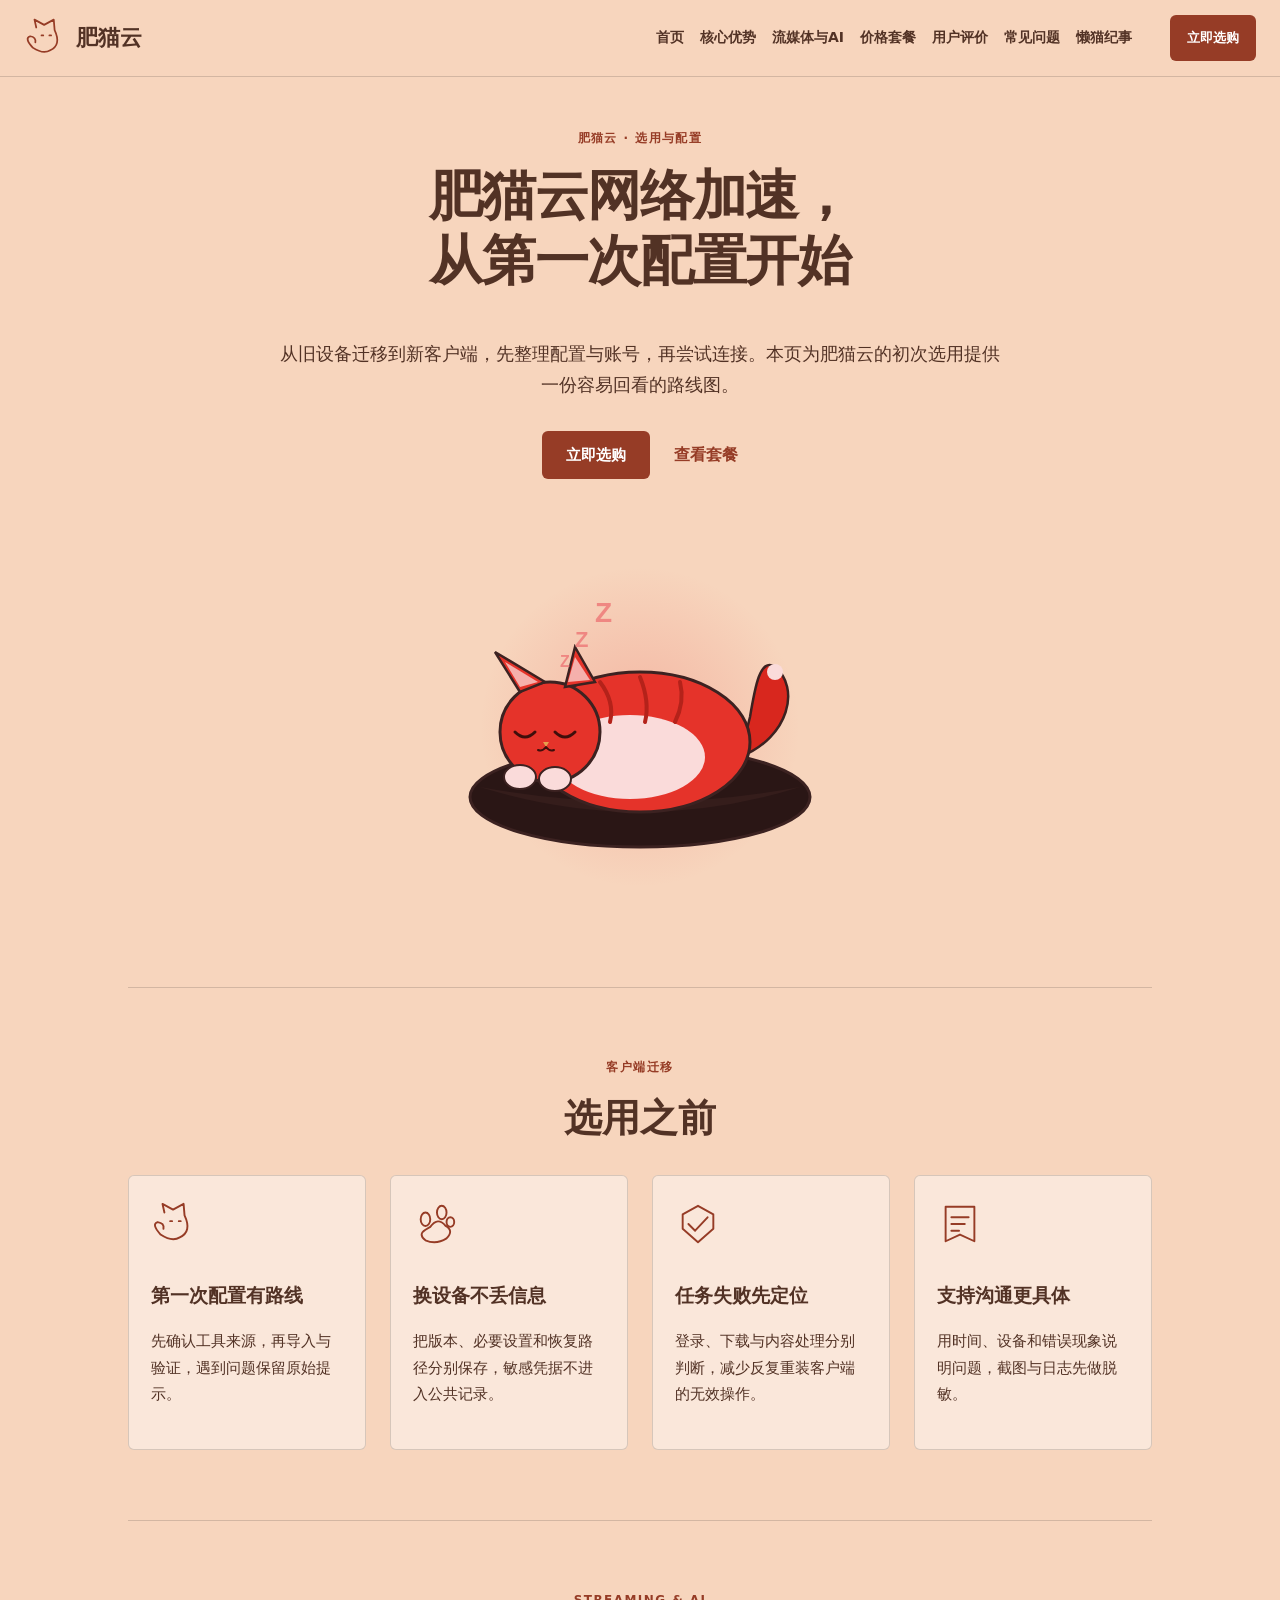
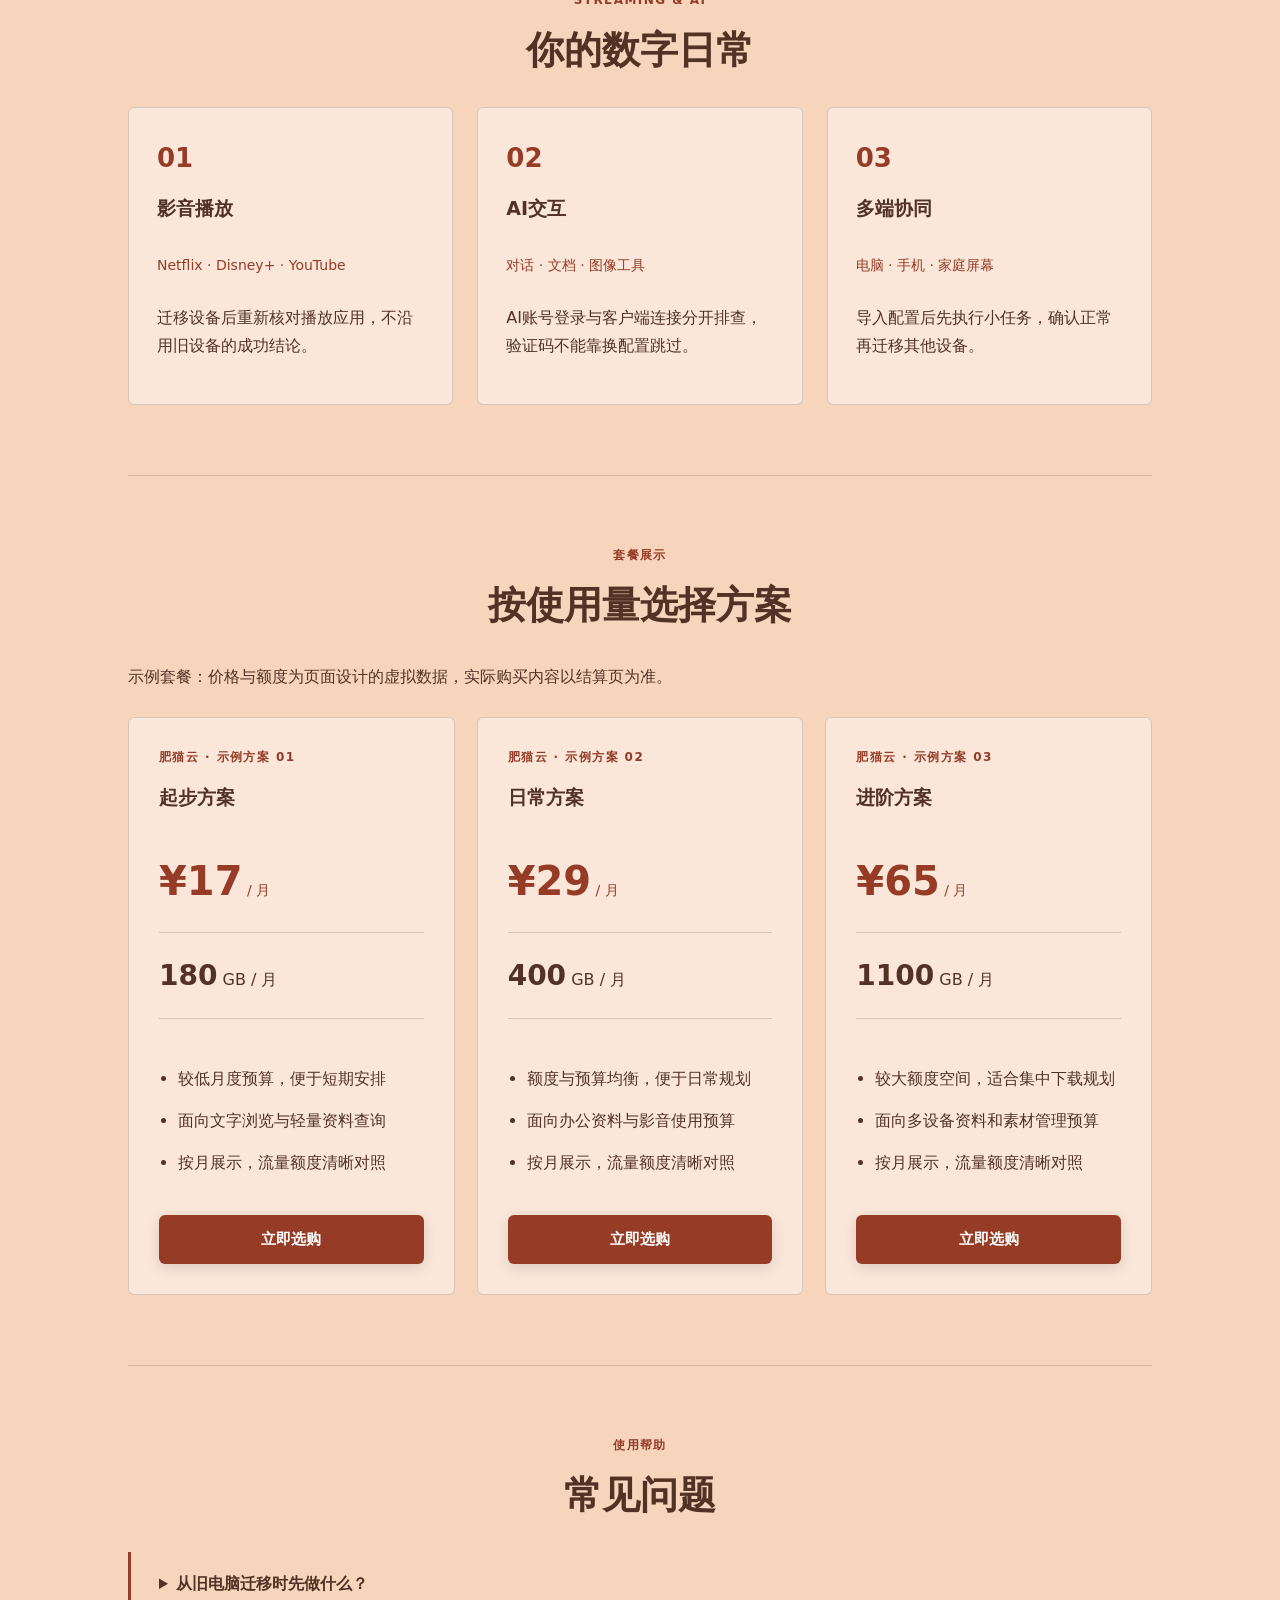
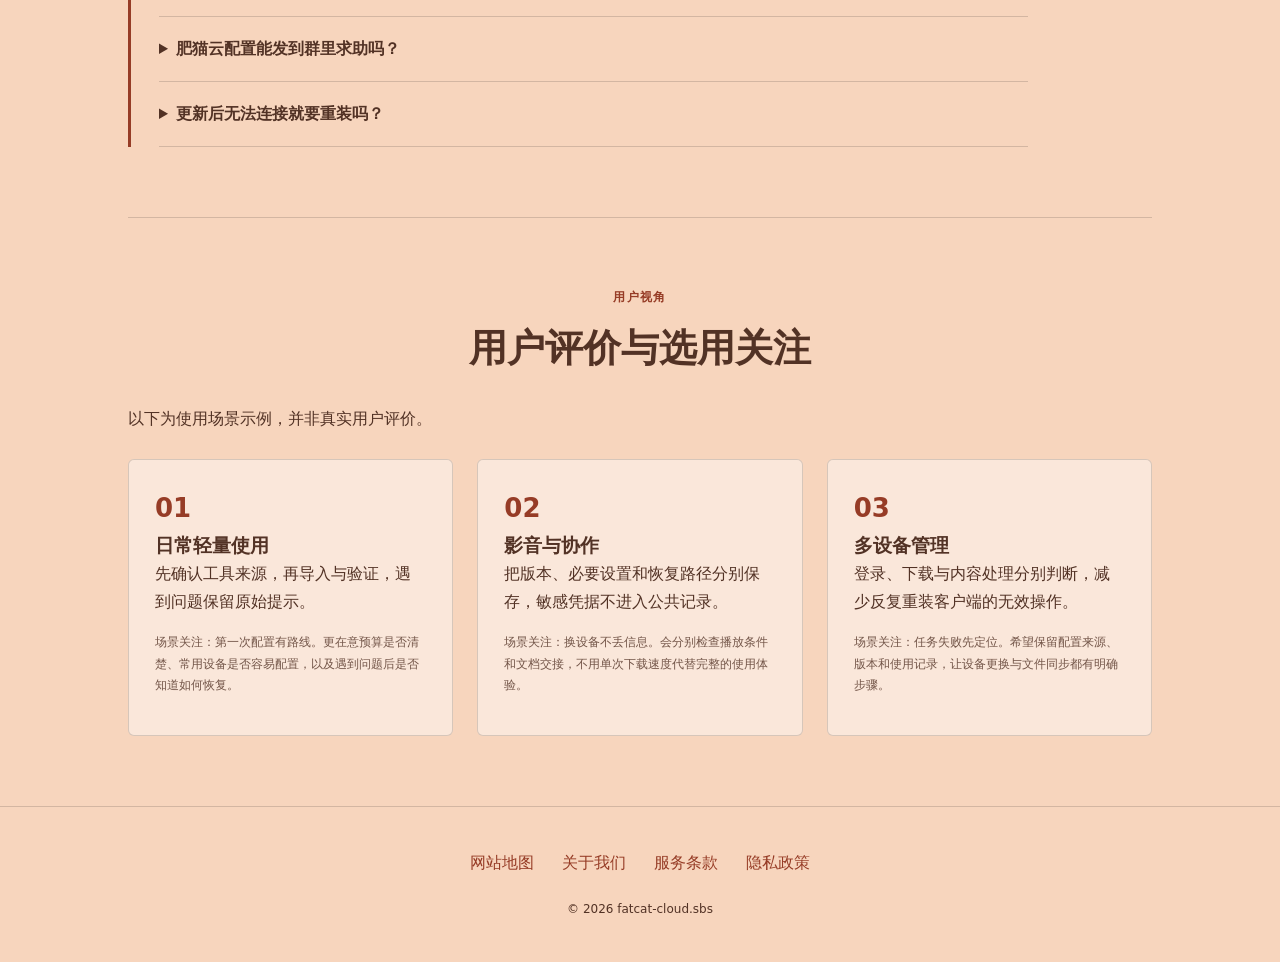
==== commit 8fac2d2a: "feat: add purchase CTA buttons to pricing section conforming to domain style" ====
--- a/index.html
+++ b/index.html
@@ -85,4 +85,7 @@
     <text x="195" y="140" font-size="22" class="z-2">Z</text>
     <text x="215" y="115" font-size="28" class="z-3">Z</text>
   </g>
-</svg></div></section><section id="features" class="section "><div class="section-heading"><span class="eyebrow">客户端迁移</span><h2>选用之前</h2></div><div class="features rail"><div class="feature"><svg class="" viewBox="0 0 48 48" aria-hidden="true"><path d="M14 12L12 3L23 9L34 3L35 15Q43 32 30 38Q22 43 10 35 M10 35Q0 24 7 22Q14 23 13 29 M20 21H22 M29 21H31" fill="none" stroke="currentColor" stroke-width="2" stroke-linecap="round" stroke-linejoin="round"/></svg><div><h3>第一次配置有路线</h3><p>先确认工具来源，再导入与验证，遇到问题保留原始提示。</p></div></div><div class="feature"><svg class="" viewBox="0 0 48 48" aria-hidden="true"><path d="M13 30Q5 35 13 41Q24 46 35 39Q43 31 34 26Q26 16 18 27Z M8 19a5 7 0 1 0 10 0a5 7 0 1 0-10 0 M25 12a5 7 0 1 0 10 0a5 7 0 1 0-10 0 M35 22a4 5 0 1 0 8 0a4 5 0 1 0-8 0" fill="none" stroke="currentColor" stroke-width="2" stroke-linecap="round" stroke-linejoin="round"/></svg><div><h3>换设备不丢信息</h3><p>把版本、必要设置和恢复路径分别保存，敏感凭据不进入公共记录。</p></div></div><div class="feature"><svg class="" viewBox="0 0 48 48" aria-hidden="true"><path d="M24 5L40 14V29L24 43L8 29V14Z M14 24L21 31L34 17" fill="none" stroke="currentColor" stroke-width="2" stroke-linecap="round" stroke-linejoin="round"/></svg><div><h3>任务失败先定位</h3><p>登录、下载与内容处理分别判断，减少反复重装客户端的无效操作。</p></div></div><div class="feature"><svg class="" viewBox="0 0 48 48" aria-hidden="true"><path d="M9 6H39V42L24 35L9 42Z M15 17H33 M15 24H29 M15 31H23" fill="none" stroke="currentColor" stroke-width="2" stroke-linecap="round" stroke-linejoin="round"/></svg><div><h3>支持沟通更具体</h3><p>用时间、设备和错误现象说明问题，截图与日志先做脱敏。</p></div></div></div></section><section id="streaming" class="section "><div class="section-heading"><span class="eyebrow">STREAMING & AI</span><h2>你的数字日常</h2></div><div class="use-cases rows"><div class="use-case"><span class="item-no">01</span><h3>影音播放</h3><p class="platforms">Netflix · Disney+ · YouTube</p><p>迁移设备后重新核对播放应用，不沿用旧设备的成功结论。</p></div><div class="use-case"><span class="item-no">02</span><h3>AI交互</h3><p class="platforms">对话 · 文档 · 图像工具</p><p>AI账号登录与客户端连接分开排查，验证码不能靠换配置跳过。</p></div><div class="use-case"><span class="item-no">03</span><h3>多端协同</h3><p class="platforms">电脑 · 手机 · 家庭屏幕</p><p>导入配置后先执行小任务，确认正常再迁移其他设备。</p></div></div></section><section id="pricing" class="section"><div class="section-heading"><span class="eyebrow">套餐展示</span><h2>按使用量选择方案</h2></div><p class="section-intro">示例套餐：价格与额度为页面设计的虚拟数据，实际购买内容以结算页为准。</p><div class="plans cards"><div class="plan"><span class="eyebrow">肥猫云 · 示例方案 01</span><h3>起步方案</h3><p class="price-value">¥17<small> / 月</small></p><p class="quota"><strong>180</strong> GB / 月</p><ul><li>较低月度预算，便于短期安排</li><li>面向文字浏览与轻量资料查询</li><li>按月展示，流量额度清晰对照</li></ul></div><div class="plan"><span class="eyebrow">肥猫云 · 示例方案 02</span><h3>日常方案</h3><p class="price-value">¥29<small> / 月</small></p><p class="quota"><strong>400</strong> GB / 月</p><ul><li>额度与预算均衡，便于日常规划</li><li>面向办公资料与影音使用预算</li><li>按月展示，流量额度清晰对照</li></ul></div><div class="plan"><span class="eyebrow">肥猫云 · 示例方案 03</span><h3>进阶方案</h3><p class="price-value">¥65<small> / 月</small></p><p class="quota"><strong>1100</strong> GB / 月</p><ul><li>较大额度空间，适合集中下载规划</li><li>面向多设备资料和素材管理预算</li><li>按月展示，流量额度清晰对照</li></ul></div></div></section><section id="faq" class="section "><div class="section-heading"><span class="eyebrow">使用帮助</span><h2>常见问题</h2></div><div class="faq-list"><details><summary>从旧电脑迁移时先做什么？</summary><p>整理当前可用配置与版本，确认新系统支持，再用非敏感任务进行验证。</p></details><details><summary>肥猫云配置能发到群里求助吗？</summary><p>不要公开完整凭据；只提供脱敏错误、客户端版本与发生步骤。</p></details><details><summary>更新后无法连接就要重装吗？</summary><p>先检查变更与兼容说明，保留旧配置的恢复入口，避免同时改变多个因素。</p></details></div></section><section id="testimonials" class="section"><div class="section-heading"><span class="eyebrow">用户视角</span><h2>用户评价与选用关注</h2></div><p class="section-intro">以下为使用场景示例，并非真实用户评价。</p><div class="reviews"><div class="review"><span class="review-mark">01</span><h3>日常轻量使用</h3><p>先确认工具来源，再导入与验证，遇到问题保留原始提示。</p><p class="small">场景关注：第一次配置有路线。更在意预算是否清楚、常用设备是否容易配置，以及遇到问题后是否知道如何恢复。</p></div><div class="review"><span class="review-mark">02</span><h3>影音与协作</h3><p>把版本、必要设置和恢复路径分别保存，敏感凭据不进入公共记录。</p><p class="small">场景关注：换设备不丢信息。会分别检查播放条件和文档交接，不用单次下载速度代替完整的使用体验。</p></div><div class="review"><span class="review-mark">03</span><h3>多设备管理</h3><p>登录、下载与内容处理分别判断，减少反复重装客户端的无效操作。</p><p class="small">场景关注：任务失败先定位。希望保留配置来源、版本和使用记录，让设备更换与文件同步都有明确步骤。</p></div></div></section></main><footer class="site-footer"><nav aria-label="页脚导航"><a href="sitemap.html">网站地图</a><a href="about.html">关于我们</a><a href="terms.html">服务条款</a><a href="privacy.html">隐私政策</a></nav><p>© 2026 fatcat-cloud.sbs</p></footer></body></html>+</svg></div></section><section id="features" class="section "><div class="section-heading"><span class="eyebrow">客户端迁移</span><h2>选用之前</h2></div><div class="features rail"><div class="feature"><svg class="" viewBox="0 0 48 48" aria-hidden="true"><path d="M14 12L12 3L23 9L34 3L35 15Q43 32 30 38Q22 43 10 35 M10 35Q0 24 7 22Q14 23 13 29 M20 21H22 M29 21H31" fill="none" stroke="currentColor" stroke-width="2" stroke-linecap="round" stroke-linejoin="round"/></svg><div><h3>第一次配置有路线</h3><p>先确认工具来源，再导入与验证，遇到问题保留原始提示。</p></div></div><div class="feature"><svg class="" viewBox="0 0 48 48" aria-hidden="true"><path d="M13 30Q5 35 13 41Q24 46 35 39Q43 31 34 26Q26 16 18 27Z M8 19a5 7 0 1 0 10 0a5 7 0 1 0-10 0 M25 12a5 7 0 1 0 10 0a5 7 0 1 0-10 0 M35 22a4 5 0 1 0 8 0a4 5 0 1 0-8 0" fill="none" stroke="currentColor" stroke-width="2" stroke-linecap="round" stroke-linejoin="round"/></svg><div><h3>换设备不丢信息</h3><p>把版本、必要设置和恢复路径分别保存，敏感凭据不进入公共记录。</p></div></div><div class="feature"><svg class="" viewBox="0 0 48 48" aria-hidden="true"><path d="M24 5L40 14V29L24 43L8 29V14Z M14 24L21 31L34 17" fill="none" stroke="currentColor" stroke-width="2" stroke-linecap="round" stroke-linejoin="round"/></svg><div><h3>任务失败先定位</h3><p>登录、下载与内容处理分别判断，减少反复重装客户端的无效操作。</p></div></div><div class="feature"><svg class="" viewBox="0 0 48 48" aria-hidden="true"><path d="M9 6H39V42L24 35L9 42Z M15 17H33 M15 24H29 M15 31H23" fill="none" stroke="currentColor" stroke-width="2" stroke-linecap="round" stroke-linejoin="round"/></svg><div><h3>支持沟通更具体</h3><p>用时间、设备和错误现象说明问题，截图与日志先做脱敏。</p></div></div></div></section><section id="streaming" class="section "><div class="section-heading"><span class="eyebrow">STREAMING & AI</span><h2>你的数字日常</h2></div><div class="use-cases rows"><div class="use-case"><span class="item-no">01</span><h3>影音播放</h3><p class="platforms">Netflix · Disney+ · YouTube</p><p>迁移设备后重新核对播放应用，不沿用旧设备的成功结论。</p></div><div class="use-case"><span class="item-no">02</span><h3>AI交互</h3><p class="platforms">对话 · 文档 · 图像工具</p><p>AI账号登录与客户端连接分开排查，验证码不能靠换配置跳过。</p></div><div class="use-case"><span class="item-no">03</span><h3>多端协同</h3><p class="platforms">电脑 · 手机 · 家庭屏幕</p><p>导入配置后先执行小任务，确认正常再迁移其他设备。</p></div></div></section><section id="pricing" class="section"><div class="section-heading"><span class="eyebrow">套餐展示</span><h2>按使用量选择方案</h2></div><p class="section-intro">示例套餐：价格与额度为页面设计的虚拟数据，实际购买内容以结算页为准。</p><div class="plans cards"><div class="plan"><span class="eyebrow">肥猫云 · 示例方案 01</span><h3>起步方案</h3><p class="price-value">¥17<small> / 月</small></p><p class="quota"><strong>180</strong> GB / 月</p><ul><li>较低月度预算，便于短期安排</li><li>面向文字浏览与轻量资料查询</li><li>按月展示，流量额度清晰对照</li></ul>  <a class="button" href="https://ww012.twilightaff.com/#/?code=A56DH1Af" target="_blank" rel="sponsored nofollow noopener">立即选购</a>
+</div><div class="plan"><span class="eyebrow">肥猫云 · 示例方案 02</span><h3>日常方案</h3><p class="price-value">¥29<small> / 月</small></p><p class="quota"><strong>400</strong> GB / 月</p><ul><li>额度与预算均衡，便于日常规划</li><li>面向办公资料与影音使用预算</li><li>按月展示，流量额度清晰对照</li></ul>  <a class="button" href="https://ww012.twilightaff.com/#/?code=A56DH1Af" target="_blank" rel="sponsored nofollow noopener">立即选购</a>
+</div><div class="plan"><span class="eyebrow">肥猫云 · 示例方案 03</span><h3>进阶方案</h3><p class="price-value">¥65<small> / 月</small></p><p class="quota"><strong>1100</strong> GB / 月</p><ul><li>较大额度空间，适合集中下载规划</li><li>面向多设备资料和素材管理预算</li><li>按月展示，流量额度清晰对照</li></ul>  <a class="button" href="https://ww012.twilightaff.com/#/?code=A56DH1Af" target="_blank" rel="sponsored nofollow noopener">立即选购</a>
+</div></div></section><section id="faq" class="section "><div class="section-heading"><span class="eyebrow">使用帮助</span><h2>常见问题</h2></div><div class="faq-list"><details><summary>从旧电脑迁移时先做什么？</summary><p>整理当前可用配置与版本，确认新系统支持，再用非敏感任务进行验证。</p></details><details><summary>肥猫云配置能发到群里求助吗？</summary><p>不要公开完整凭据；只提供脱敏错误、客户端版本与发生步骤。</p></details><details><summary>更新后无法连接就要重装吗？</summary><p>先检查变更与兼容说明，保留旧配置的恢复入口，避免同时改变多个因素。</p></details></div></section><section id="testimonials" class="section"><div class="section-heading"><span class="eyebrow">用户视角</span><h2>用户评价与选用关注</h2></div><p class="section-intro">以下为使用场景示例，并非真实用户评价。</p><div class="reviews"><div class="review"><span class="review-mark">01</span><h3>日常轻量使用</h3><p>先确认工具来源，再导入与验证，遇到问题保留原始提示。</p><p class="small">场景关注：第一次配置有路线。更在意预算是否清楚、常用设备是否容易配置，以及遇到问题后是否知道如何恢复。</p></div><div class="review"><span class="review-mark">02</span><h3>影音与协作</h3><p>把版本、必要设置和恢复路径分别保存，敏感凭据不进入公共记录。</p><p class="small">场景关注：换设备不丢信息。会分别检查播放条件和文档交接，不用单次下载速度代替完整的使用体验。</p></div><div class="review"><span class="review-mark">03</span><h3>多设备管理</h3><p>登录、下载与内容处理分别判断，减少反复重装客户端的无效操作。</p><p class="small">场景关注：任务失败先定位。希望保留配置来源、版本和使用记录，让设备更换与文件同步都有明确步骤。</p></div></div></section></main><footer class="site-footer"><nav aria-label="页脚导航"><a href="sitemap.html">网站地图</a><a href="about.html">关于我们</a><a href="terms.html">服务条款</a><a href="privacy.html">隐私政策</a></nav><p>© 2026 fatcat-cloud.sbs</p></footer></body></html>
--- a/style.css
+++ b/style.css
@@ -185,3 +185,17 @@
   z-index: 2 !important;
   cursor: pointer !important;
 }
+
+/* 4. Pricing Plan Purchase Button */
+.plan .button {
+  width: 100% !important;
+  margin-top: 24px !important;
+  text-align: center !important;
+  box-shadow: 0 4px 14px rgba(0, 0, 0, 0.12) !important;
+  transition: transform 0.2s ease, filter 0.2s ease, box-shadow 0.2s ease !important;
+}
+.plan .button:hover {
+  transform: translateY(-2px) !important;
+  filter: brightness(0.92) !important;
+  box-shadow: 0 6px 18px rgba(0, 0, 0, 0.18) !important;
+}
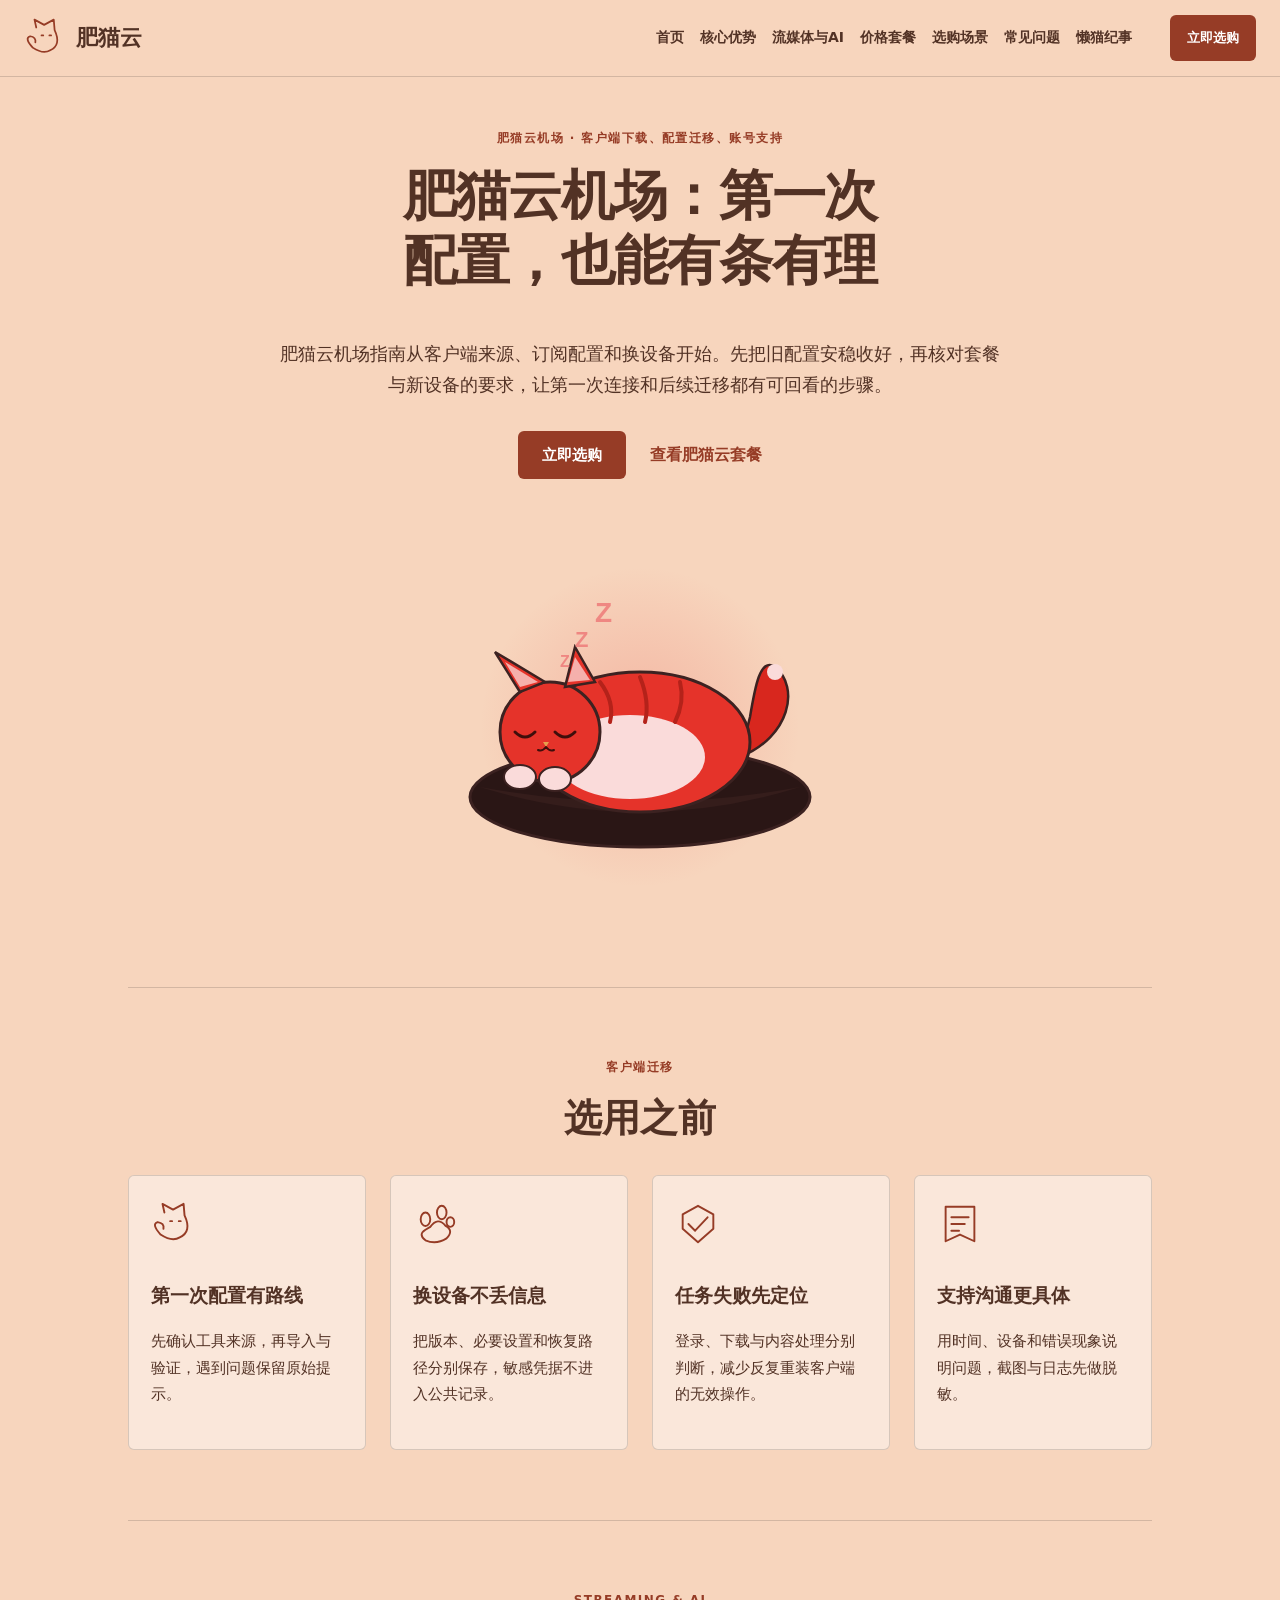
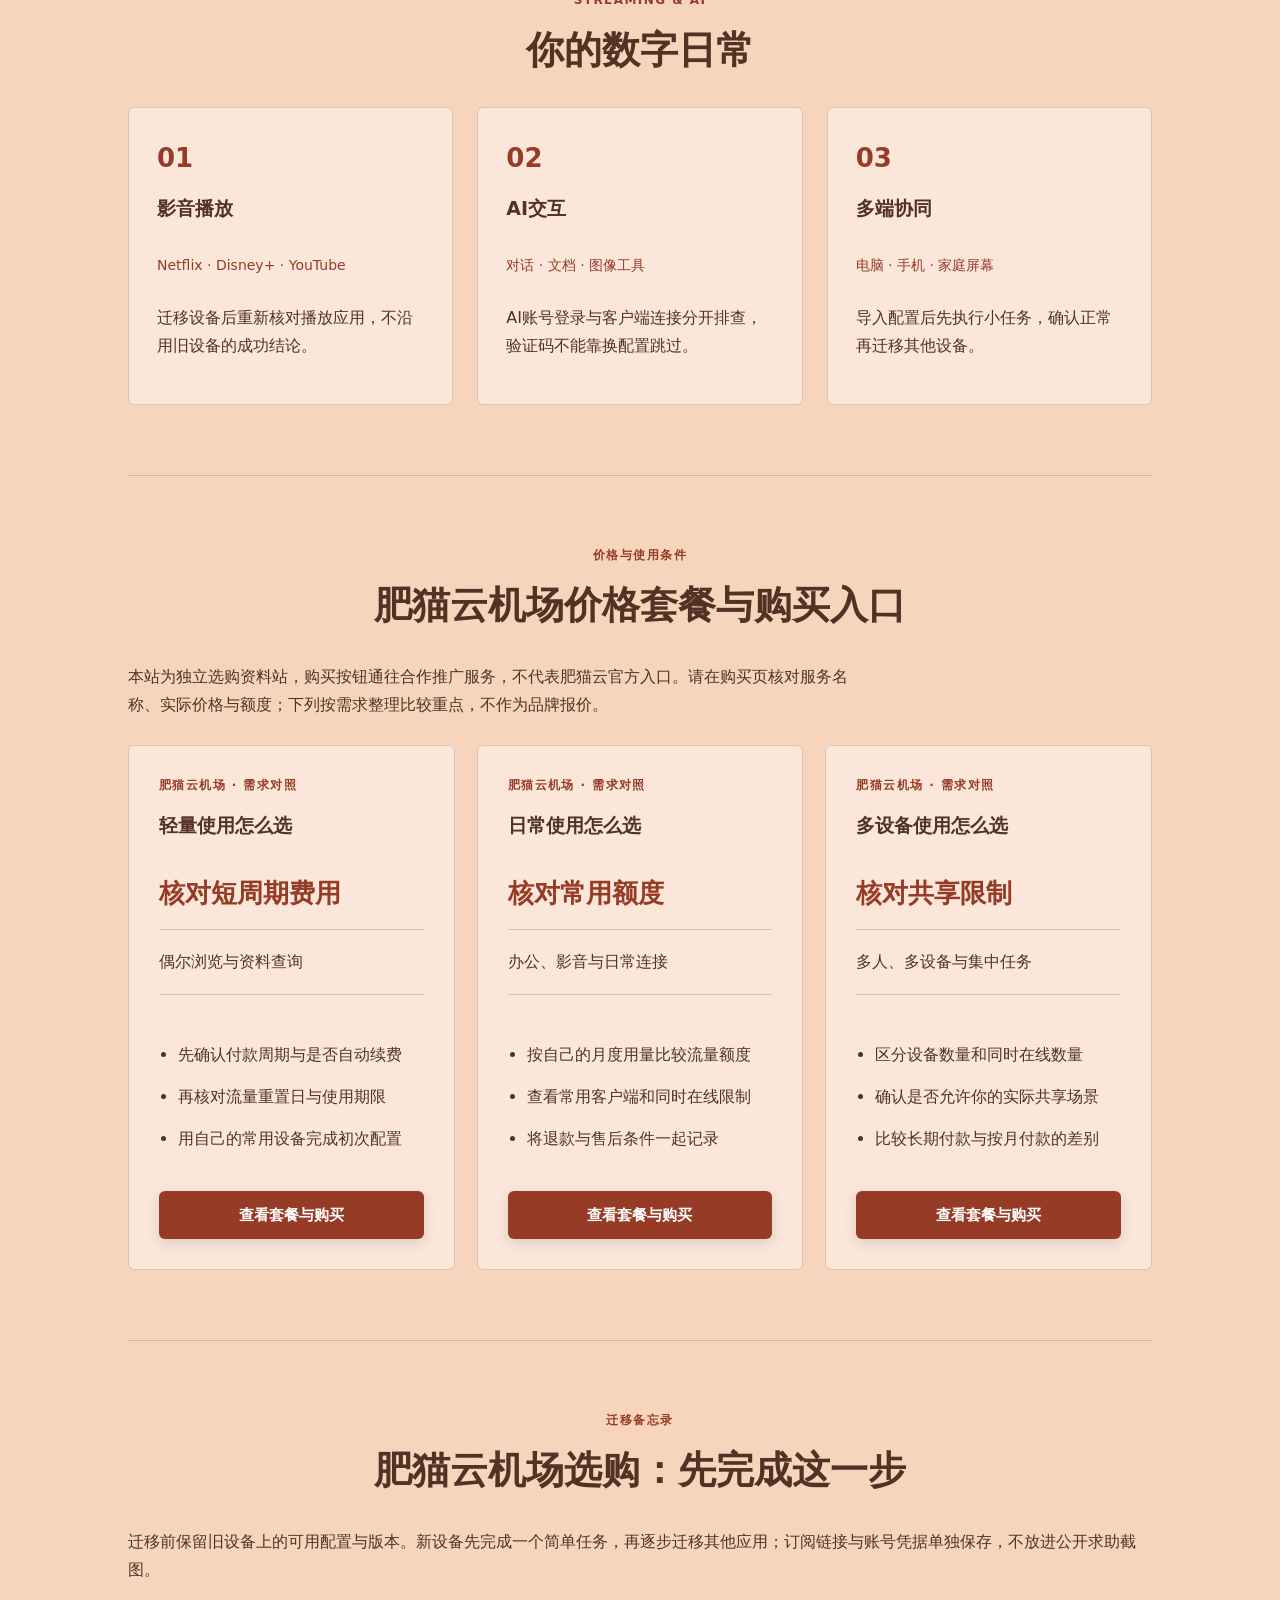
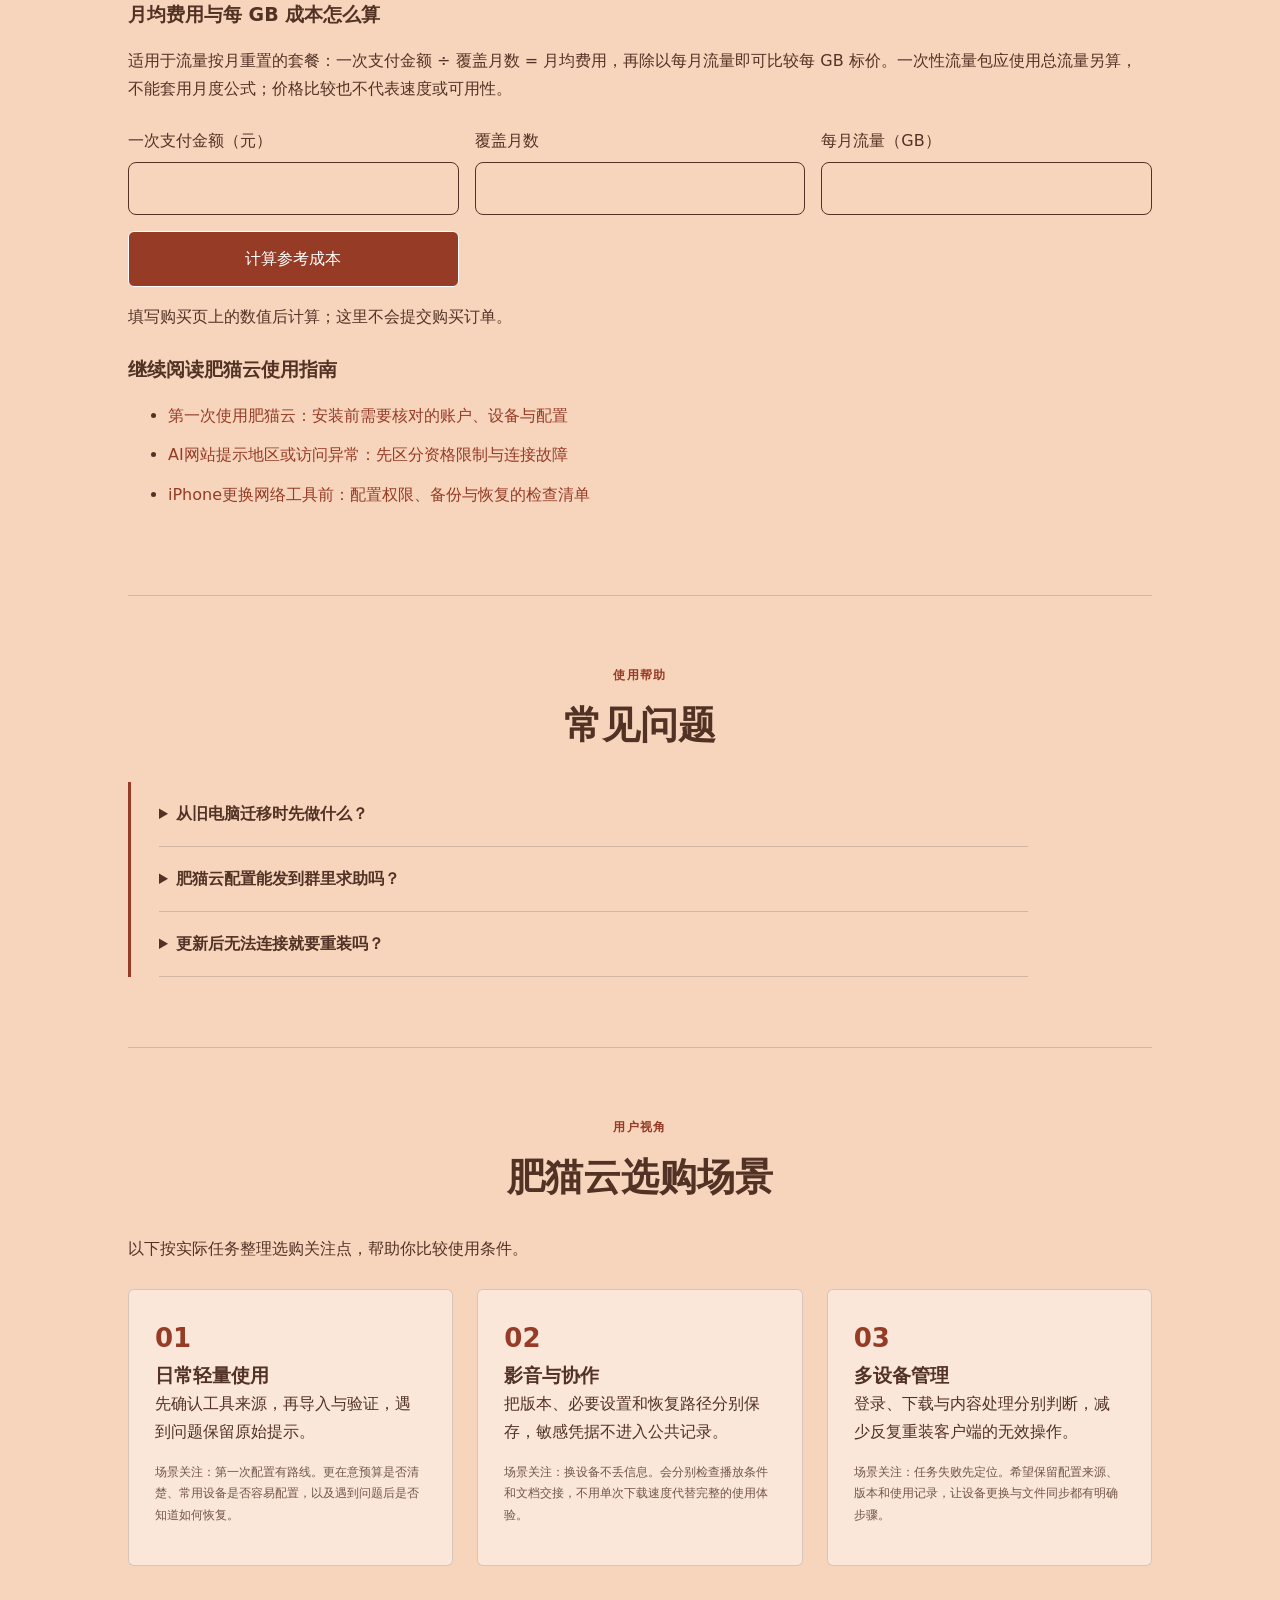
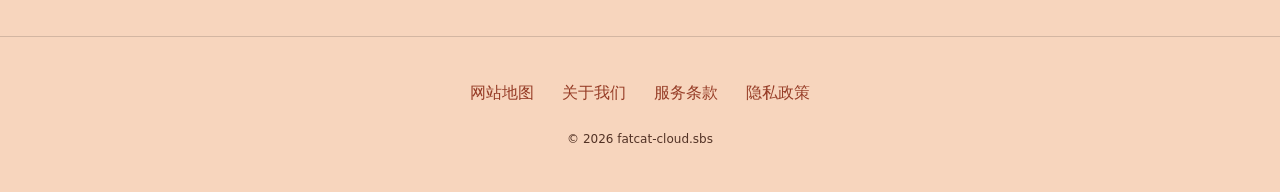
==== commit faa3d95e: "Improve airport search intent and package guidance" ====
--- a/index.html
+++ b/index.html
@@ -1,91 +1,100 @@
-<!DOCTYPE html>
-<html lang="zh-CN"><head><meta charset="UTF-8"><meta name="viewport" content="width=device-width,initial-scale=1"><title>肥猫云网络加速，从第一次配置开始｜选用指南</title><meta name="description" content="从旧设备迁移到新客户端，先整理配置与账号，再尝试连接。本页为肥猫云的初次选用提供一份容易回看的路线图。"><meta name="keywords" content="肥猫云,肥猫云网络加速，从第一次配置开始,懒猫纪事,网络使用指南"><link rel="canonical" href="https://fatcat-cloud.sbs/"><meta property="og:type" content="website"><meta property="og:title" content="肥猫云网络加速，从第一次配置开始｜选用指南"><meta property="og:description" content="从旧设备迁移到新客户端，先整理配置与账号，再尝试连接。本页为肥猫云的初次选用提供一份容易回看的路线图。"><meta property="og:url" content="https://fatcat-cloud.sbs/"><meta property="og:image" content="https://fatcat-cloud.sbs/share.png"><meta property="og:locale" content="zh_CN"><link rel="icon" href="favicon.svg" type="image/svg+xml"><link rel="stylesheet" href="style.css"><script defer src="menu.js"></script><script type="application/ld+json">{"@context": "https://schema.org", "@type": "WebPage", "name": "肥猫云网络加速，从第一次配置开始｜选用指南", "url": "https://fatcat-cloud.sbs/", "description": "从旧设备迁移到新客户端，先整理配置与账号，再尝试连接。本页为肥猫云的初次选用提供一份容易回看的路线图。", "inLanguage": "zh-CN"}</script></head><body class="site-7 hero-C review-1 faq-2 nav-1"><header class="site-header"><div class="nav-wrap"><a class="brand" href="index.html"><svg class="brand-mark" viewBox="0 0 48 48" aria-hidden="true"><path d="M14 12L12 3L23 9L34 3L35 15Q43 32 30 38Q22 43 10 35 M10 35Q0 24 7 22Q14 23 13 29 M20 21H22 M29 21H31" fill="none" stroke="currentColor" stroke-width="2" stroke-linecap="round" stroke-linejoin="round"/></svg><span>肥猫云</span></a><nav id="site-menu" aria-label="主导航"><a href="index.html">首页</a><a href="index.html#features">核心优势</a><a href="index.html#streaming">流媒体与AI</a><a href="index.html#pricing">价格套餐</a><a href="index.html#testimonials">用户评价</a><a href="index.html#faq">常见问题</a><a href="lazy-cat-chronicles.html">懒猫纪事</a></nav><div class="nav-actions"><a class="button compact" href="https://ww012.twilightaff.com/#/?code=A56DH1Af" target="_blank" rel="sponsored nofollow noopener">立即选购</a><button type="button" class="menu-toggle" aria-label="切换主导航菜单" aria-controls="site-menu" aria-expanded="false"><span></span><span></span></button></div></div></header><main class="site-main"><section class="hero-section"><div class="hero-copy"><span class="eyebrow">肥猫云 · 选用与配置</span><h1>肥猫云网络加速，从第一次配置开始</h1><p class="hero-intro">从旧设备迁移到新客户端，先整理配置与账号，再尝试连接。本页为肥猫云的初次选用提供一份容易回看的路线图。</p><div class="hero-actions"><a class="button" href="https://ww012.twilightaff.com/#/?code=A56DH1Af" target="_blank" rel="sponsored nofollow noopener">立即选购</a><a class="text-button" href="#pricing">查看套餐</a></div></div><div class="hero-art" role="img" aria-label="肥猫云品牌动画"><svg viewBox="0 0 520 440" width="100%" height="100%" xmlns="http://www.w3.org/2000/svg" style="max-height: 400px;">
-  <defs>
-    <radialGradient id="napGlow" cx="50%" cy="50%" r="50%">
-      <stop offset="0%" stop-color="#e9554e" stop-opacity="0.25"/>
-      <stop offset="100%" stop-color="#e9554e" stop-opacity="0"/>
-    </radialGradient>
-  </defs>
-  <style>
-    @keyframes catBreatheNap {
-      0%, 100% { transform: scale(1, 1); }
-      50% { transform: scale(1.04, 1.06); }
-    }
-    @keyframes tailWag {
-      0%, 100% { transform: rotate(0deg); }
-      50% { transform: rotate(14deg); }
-    }
-    @keyframes zSleep {
-      0% { opacity: 0; transform: translate(0, 0) scale(0.6); }
-      50% { opacity: 0.8; }
-      100% { opacity: 0; transform: translate(25px, -40px) scale(1.2); }
-    }
-    .cat-tummy { animation: catBreatheNap 4s ease-in-out infinite; transform-origin: 260px 240px; }
-    .cat-tail { animation: tailWag 3.5s ease-in-out infinite; transform-origin: 380px 240px; }
-    .z-1 { animation: zSleep 3s linear infinite; }
-    .z-2 { animation: zSleep 3s linear infinite 1s; }
-    .z-3 { animation: zSleep 3s linear infinite 2s; }
-  </style>
-
-  <!-- Ambient Cozy Glow -->
-  <circle cx="260" cy="220" r="160" fill="url(#napGlow)" />
-
-  <!-- Cozy Couch / Soft Mint Cushion -->
-  <g>
-    <!-- Big Fluffy Cushion -->
-    <ellipse cx="260" cy="290" rx="170" ry="50" fill="#2a1615" stroke="#3c2221" stroke-width="3" />
-    <path d="M100 280 Q260 310 420 280 Q260 330 100 280 Z" fill="#3c2221" opacity="0.6" />
-  </g>
-
-  <!-- Sleeping Fat Cat (Curled Loaf Style) -->
-  <g>
-    <!-- Wagging Tail -->
-    <g class="cat-tail">
-      <path d="M360 250 C410 230 420 180 395 160 C380 150 375 180 370 210 Z" fill="#d8271e" stroke="#3c2221" stroke-width="2.5" />
-      <circle cx="395" cy="165" r="8" fill="#fadbda" />
-    </g>
-
-    <!-- Big Chubby Ginger Loaf Tummy -->
-    <g class="cat-tummy">
-      <ellipse cx="260" cy="235" rx="110" ry="70" fill="#e5332a" stroke="#3c2221" stroke-width="3" />
-      <!-- Cream Belly Patch -->
-      <ellipse cx="250" cy="250" rx="75" ry="42" fill="#fadbda" />
-      <!-- Tiger Stripes -->
-      <path d="M220 175 Q235 195 230 215" fill="none" stroke="#b4221a" stroke-width="4" stroke-linecap="round" />
-      <path d="M260 170 Q270 195 265 215" fill="none" stroke="#b4221a" stroke-width="4" stroke-linecap="round" />
-      <path d="M300 175 Q305 195 295 215" fill="none" stroke="#b4221a" stroke-width="4" stroke-linecap="round" />
-    </g>
-
-    <!-- Cat Head Napping Sideways -->
-    <circle cx="170" cy="225" r="50" fill="#e5332a" stroke="#3c2221" stroke-width="3" />
-
-    <!-- Cute Drooped Napping Ears -->
-    <polygon points="140,185 115,145 165,175" fill="#e5332a" stroke="#3c2221" stroke-width="2.5" />
-    <polygon points="140,180 125,155 158,175" fill="#f5b0ac" />
-
-    <polygon points="185,180 195,140 215,175" fill="#e5332a" stroke="#3c2221" stroke-width="2.5" />
-    <polygon points="188,175 195,150 210,173" fill="#f5b0ac" />
-
-    <!-- Happy Napping Closed Eyes -->
-    <path d="M135 225 Q145 235 155 225" fill="none" stroke="#3f0e0b" stroke-width="3" stroke-linecap="round" />
-    <path d="M175 225 Q185 235 195 225" fill="none" stroke="#3f0e0b" stroke-width="3" stroke-linecap="round" />
-
-    <!-- Cute Pink Nose & Pout -->
-    <polygon points="163,235 169,235 166,240" fill="#e69e4d" />
-    <path d="M166 240 Q162 245 158 243 M166 240 Q170 245 174 243" fill="none" stroke="#3f0e0b" stroke-width="2" stroke-linecap="round" />
-
-    <!-- Tucked Front Paws -->
-    <ellipse cx="140" cy="270" rx="16" ry="12" fill="#fadbda" stroke="#3c2221" stroke-width="2" />
-    <ellipse cx="175" cy="272" rx="16" ry="12" fill="#fadbda" stroke="#3c2221" stroke-width="2" />
-  </g>
-
-  <!-- Floating Sleeping Zzz -->
-  <g fill="#ef8782" font-family="sans-serif" font-weight="900">
-    <text x="180" y="160" font-size="16" class="z-1">Z</text>
-    <text x="195" y="140" font-size="22" class="z-2">Z</text>
-    <text x="215" y="115" font-size="28" class="z-3">Z</text>
-  </g>
-</svg></div></section><section id="features" class="section "><div class="section-heading"><span class="eyebrow">客户端迁移</span><h2>选用之前</h2></div><div class="features rail"><div class="feature"><svg class="" viewBox="0 0 48 48" aria-hidden="true"><path d="M14 12L12 3L23 9L34 3L35 15Q43 32 30 38Q22 43 10 35 M10 35Q0 24 7 22Q14 23 13 29 M20 21H22 M29 21H31" fill="none" stroke="currentColor" stroke-width="2" stroke-linecap="round" stroke-linejoin="round"/></svg><div><h3>第一次配置有路线</h3><p>先确认工具来源，再导入与验证，遇到问题保留原始提示。</p></div></div><div class="feature"><svg class="" viewBox="0 0 48 48" aria-hidden="true"><path d="M13 30Q5 35 13 41Q24 46 35 39Q43 31 34 26Q26 16 18 27Z M8 19a5 7 0 1 0 10 0a5 7 0 1 0-10 0 M25 12a5 7 0 1 0 10 0a5 7 0 1 0-10 0 M35 22a4 5 0 1 0 8 0a4 5 0 1 0-8 0" fill="none" stroke="currentColor" stroke-width="2" stroke-linecap="round" stroke-linejoin="round"/></svg><div><h3>换设备不丢信息</h3><p>把版本、必要设置和恢复路径分别保存，敏感凭据不进入公共记录。</p></div></div><div class="feature"><svg class="" viewBox="0 0 48 48" aria-hidden="true"><path d="M24 5L40 14V29L24 43L8 29V14Z M14 24L21 31L34 17" fill="none" stroke="currentColor" stroke-width="2" stroke-linecap="round" stroke-linejoin="round"/></svg><div><h3>任务失败先定位</h3><p>登录、下载与内容处理分别判断，减少反复重装客户端的无效操作。</p></div></div><div class="feature"><svg class="" viewBox="0 0 48 48" aria-hidden="true"><path d="M9 6H39V42L24 35L9 42Z M15 17H33 M15 24H29 M15 31H23" fill="none" stroke="currentColor" stroke-width="2" stroke-linecap="round" stroke-linejoin="round"/></svg><div><h3>支持沟通更具体</h3><p>用时间、设备和错误现象说明问题，截图与日志先做脱敏。</p></div></div></div></section><section id="streaming" class="section "><div class="section-heading"><span class="eyebrow">STREAMING & AI</span><h2>你的数字日常</h2></div><div class="use-cases rows"><div class="use-case"><span class="item-no">01</span><h3>影音播放</h3><p class="platforms">Netflix · Disney+ · YouTube</p><p>迁移设备后重新核对播放应用，不沿用旧设备的成功结论。</p></div><div class="use-case"><span class="item-no">02</span><h3>AI交互</h3><p class="platforms">对话 · 文档 · 图像工具</p><p>AI账号登录与客户端连接分开排查，验证码不能靠换配置跳过。</p></div><div class="use-case"><span class="item-no">03</span><h3>多端协同</h3><p class="platforms">电脑 · 手机 · 家庭屏幕</p><p>导入配置后先执行小任务，确认正常再迁移其他设备。</p></div></div></section><section id="pricing" class="section"><div class="section-heading"><span class="eyebrow">套餐展示</span><h2>按使用量选择方案</h2></div><p class="section-intro">示例套餐：价格与额度为页面设计的虚拟数据，实际购买内容以结算页为准。</p><div class="plans cards"><div class="plan"><span class="eyebrow">肥猫云 · 示例方案 01</span><h3>起步方案</h3><p class="price-value">¥17<small> / 月</small></p><p class="quota"><strong>180</strong> GB / 月</p><ul><li>较低月度预算，便于短期安排</li><li>面向文字浏览与轻量资料查询</li><li>按月展示，流量额度清晰对照</li></ul>  <a class="button" href="https://ww012.twilightaff.com/#/?code=A56DH1Af" target="_blank" rel="sponsored nofollow noopener">立即选购</a>
-</div><div class="plan"><span class="eyebrow">肥猫云 · 示例方案 02</span><h3>日常方案</h3><p class="price-value">¥29<small> / 月</small></p><p class="quota"><strong>400</strong> GB / 月</p><ul><li>额度与预算均衡，便于日常规划</li><li>面向办公资料与影音使用预算</li><li>按月展示，流量额度清晰对照</li></ul>  <a class="button" href="https://ww012.twilightaff.com/#/?code=A56DH1Af" target="_blank" rel="sponsored nofollow noopener">立即选购</a>
-</div><div class="plan"><span class="eyebrow">肥猫云 · 示例方案 03</span><h3>进阶方案</h3><p class="price-value">¥65<small> / 月</small></p><p class="quota"><strong>1100</strong> GB / 月</p><ul><li>较大额度空间，适合集中下载规划</li><li>面向多设备资料和素材管理预算</li><li>按月展示，流量额度清晰对照</li></ul>  <a class="button" href="https://ww012.twilightaff.com/#/?code=A56DH1Af" target="_blank" rel="sponsored nofollow noopener">立即选购</a>
-</div></div></section><section id="faq" class="section "><div class="section-heading"><span class="eyebrow">使用帮助</span><h2>常见问题</h2></div><div class="faq-list"><details><summary>从旧电脑迁移时先做什么？</summary><p>整理当前可用配置与版本，确认新系统支持，再用非敏感任务进行验证。</p></details><details><summary>肥猫云配置能发到群里求助吗？</summary><p>不要公开完整凭据；只提供脱敏错误、客户端版本与发生步骤。</p></details><details><summary>更新后无法连接就要重装吗？</summary><p>先检查变更与兼容说明，保留旧配置的恢复入口，避免同时改变多个因素。</p></details></div></section><section id="testimonials" class="section"><div class="section-heading"><span class="eyebrow">用户视角</span><h2>用户评价与选用关注</h2></div><p class="section-intro">以下为使用场景示例，并非真实用户评价。</p><div class="reviews"><div class="review"><span class="review-mark">01</span><h3>日常轻量使用</h3><p>先确认工具来源，再导入与验证，遇到问题保留原始提示。</p><p class="small">场景关注：第一次配置有路线。更在意预算是否清楚、常用设备是否容易配置，以及遇到问题后是否知道如何恢复。</p></div><div class="review"><span class="review-mark">02</span><h3>影音与协作</h3><p>把版本、必要设置和恢复路径分别保存，敏感凭据不进入公共记录。</p><p class="small">场景关注：换设备不丢信息。会分别检查播放条件和文档交接，不用单次下载速度代替完整的使用体验。</p></div><div class="review"><span class="review-mark">03</span><h3>多设备管理</h3><p>登录、下载与内容处理分别判断，减少反复重装客户端的无效操作。</p><p class="small">场景关注：任务失败先定位。希望保留配置来源、版本和使用记录，让设备更换与文件同步都有明确步骤。</p></div></div></section></main><footer class="site-footer"><nav aria-label="页脚导航"><a href="sitemap.html">网站地图</a><a href="about.html">关于我们</a><a href="terms.html">服务条款</a><a href="privacy.html">隐私政策</a></nav><p>© 2026 fatcat-cloud.sbs</p></footer></body></html>+<!DOCTYPE html>
+
+<html lang="zh-CN"><head><meta charset="utf-8"/><meta content="width=device-width,initial-scale=1" name="viewport"/><title>肥猫云机场客户端下载与配置｜套餐选择和设备迁移</title><meta content="肥猫云机场指南从客户端来源、订阅配置和换设备开始。先把旧配置安稳收好，再核对套餐与新设备的要求，让第一次连接和后续迁移都有可回看的步骤。" name="description"/><link href="https://fatcat-cloud.sbs/" rel="canonical"/><meta content="website" property="og:type"/><meta content="肥猫云机场客户端下载与配置｜套餐选择和设备迁移" property="og:title"/><meta content="肥猫云机场指南从客户端来源、订阅配置和换设备开始。先把旧配置安稳收好，再核对套餐与新设备的要求，让第一次连接和后续迁移都有可回看的步骤。" property="og:description"/><meta content="https://fatcat-cloud.sbs/" property="og:url"/><meta content="https://fatcat-cloud.sbs/share.png" property="og:image"/><meta content="zh_CN" property="og:locale"/><link href="favicon.svg" rel="icon" type="image/svg+xml"/><link href="style.css" rel="stylesheet"/><script defer="" src="menu.js"></script><script type="application/ld+json">{"@context": "https://schema.org", "@type": "WebPage", "name": "肥猫云机场客户端下载与配置｜套餐选择和设备迁移", "url": "https://fatcat-cloud.sbs/", "description": "肥猫云机场指南从客户端来源、订阅配置和换设备开始。先把旧配置安稳收好，再核对套餐与新设备的要求，让第一次连接和后续迁移都有可回看的步骤。", "inLanguage": "zh-CN"}</script><link href="seo-guide.css" rel="stylesheet"/></head><body class="site-7 hero-C review-1 faq-2 nav-1"><header class="site-header"><div class="nav-wrap"><a class="brand" href="index.html"><svg aria-hidden="true" class="brand-mark" viewbox="0 0 48 48"><path d="M14 12L12 3L23 9L34 3L35 15Q43 32 30 38Q22 43 10 35 M10 35Q0 24 7 22Q14 23 13 29 M20 21H22 M29 21H31" fill="none" stroke="currentColor" stroke-linecap="round" stroke-linejoin="round" stroke-width="2"></path></svg><span>肥猫云</span></a><nav aria-label="主导航" id="site-menu"><a href="index.html">首页</a><a href="index.html#features">核心优势</a><a href="index.html#streaming">流媒体与AI</a><a href="index.html#pricing">价格套餐</a><a href="index.html#testimonials">选购场景</a><a href="index.html#faq">常见问题</a><a href="lazy-cat-chronicles.html">懒猫纪事</a></nav><div class="nav-actions"><a class="button compact" href="https://ww012.twilightaff.com/#/?code=A56DH1Af" rel="sponsored nofollow noopener" target="_blank">立即选购</a><button aria-controls="site-menu" aria-expanded="false" aria-label="切换主导航菜单" class="menu-toggle" type="button"><span></span><span></span></button></div></div></header><main class="site-main"><section class="hero-section"><div class="hero-copy"><span class="eyebrow">肥猫云机场 · 客户端下载、配置迁移、账号支持</span><h1>肥猫云机场：第一次配置，也能有条有理</h1><p class="hero-intro">肥猫云机场指南从客户端来源、订阅配置和换设备开始。先把旧配置安稳收好，再核对套餐与新设备的要求，让第一次连接和后续迁移都有可回看的步骤。</p><div class="hero-actions"><a class="button" href="https://ww012.twilightaff.com/#/?code=A56DH1Af" rel="sponsored nofollow noopener" target="_blank">立即选购</a><a class="text-button" href="#pricing">查看肥猫云套餐</a></div></div><div aria-label="肥猫云品牌动画" class="hero-art" role="img"><svg height="100%" style="max-height: 400px;" viewbox="0 0 520 440" width="100%" xmlns="http://www.w3.org/2000/svg">
+<defs>
+<radialgradient cx="50%" cy="50%" id="napGlow" r="50%">
+<stop offset="0%" stop-color="#e9554e" stop-opacity="0.25"></stop>
+<stop offset="100%" stop-color="#e9554e" stop-opacity="0"></stop>
+</radialgradient>
+</defs>
+<style>+
+    @keyframes catBreatheNap {+
+      0%, 100% { transform: scale(1, 1); }+
+      50% { transform: scale(1.04, 1.06); }+
+    }+
+    @keyframes tailWag {+
+      0%, 100% { transform: rotate(0deg); }+
+      50% { transform: rotate(14deg); }+
+    }+
+    @keyframes zSleep {+
+      0% { opacity: 0; transform: translate(0, 0) scale(0.6); }+
+      50% { opacity: 0.8; }+
+      100% { opacity: 0; transform: translate(25px, -40px) scale(1.2); }+
+    }+
+    .cat-tummy { animation: catBreatheNap 4s ease-in-out infinite; transform-origin: 260px 240px; }+
+    .cat-tail { animation: tailWag 3.5s ease-in-out infinite; transform-origin: 380px 240px; }+
+    .z-1 { animation: zSleep 3s linear infinite; }+
+    .z-2 { animation: zSleep 3s linear infinite 1s; }+
+    .z-3 { animation: zSleep 3s linear infinite 2s; }+
+  </style>
+<!-- Ambient Cozy Glow -->
+<circle cx="260" cy="220" fill="url(#napGlow)" r="160"></circle>
+<!-- Cozy Couch / Soft Mint Cushion -->
+<g>
+<!-- Big Fluffy Cushion -->
+<ellipse cx="260" cy="290" fill="#2a1615" rx="170" ry="50" stroke="#3c2221" stroke-width="3"></ellipse>
+<path d="M100 280 Q260 310 420 280 Q260 330 100 280 Z" fill="#3c2221" opacity="0.6"></path>
+</g>
+<!-- Sleeping Fat Cat (Curled Loaf Style) -->
+<g>
+<!-- Wagging Tail -->
+<g class="cat-tail">
+<path d="M360 250 C410 230 420 180 395 160 C380 150 375 180 370 210 Z" fill="#d8271e" stroke="#3c2221" stroke-width="2.5"></path>
+<circle cx="395" cy="165" fill="#fadbda" r="8"></circle>
+</g>
+<!-- Big Chubby Ginger Loaf Tummy -->
+<g class="cat-tummy">
+<ellipse cx="260" cy="235" fill="#e5332a" rx="110" ry="70" stroke="#3c2221" stroke-width="3"></ellipse>
+<!-- Cream Belly Patch -->
+<ellipse cx="250" cy="250" fill="#fadbda" rx="75" ry="42"></ellipse>
+<!-- Tiger Stripes -->
+<path d="M220 175 Q235 195 230 215" fill="none" stroke="#b4221a" stroke-linecap="round" stroke-width="4"></path>
+<path d="M260 170 Q270 195 265 215" fill="none" stroke="#b4221a" stroke-linecap="round" stroke-width="4"></path>
+<path d="M300 175 Q305 195 295 215" fill="none" stroke="#b4221a" stroke-linecap="round" stroke-width="4"></path>
+</g>
+<!-- Cat Head Napping Sideways -->
+<circle cx="170" cy="225" fill="#e5332a" r="50" stroke="#3c2221" stroke-width="3"></circle>
+<!-- Cute Drooped Napping Ears -->
+<polygon fill="#e5332a" points="140,185 115,145 165,175" stroke="#3c2221" stroke-width="2.5"></polygon>
+<polygon fill="#f5b0ac" points="140,180 125,155 158,175"></polygon>
+<polygon fill="#e5332a" points="185,180 195,140 215,175" stroke="#3c2221" stroke-width="2.5"></polygon>
+<polygon fill="#f5b0ac" points="188,175 195,150 210,173"></polygon>
+<!-- Happy Napping Closed Eyes -->
+<path d="M135 225 Q145 235 155 225" fill="none" stroke="#3f0e0b" stroke-linecap="round" stroke-width="3"></path>
+<path d="M175 225 Q185 235 195 225" fill="none" stroke="#3f0e0b" stroke-linecap="round" stroke-width="3"></path>
+<!-- Cute Pink Nose & Pout -->
+<polygon fill="#e69e4d" points="163,235 169,235 166,240"></polygon>
+<path d="M166 240 Q162 245 158 243 M166 240 Q170 245 174 243" fill="none" stroke="#3f0e0b" stroke-linecap="round" stroke-width="2"></path>
+<!-- Tucked Front Paws -->
+<ellipse cx="140" cy="270" fill="#fadbda" rx="16" ry="12" stroke="#3c2221" stroke-width="2"></ellipse>
+<ellipse cx="175" cy="272" fill="#fadbda" rx="16" ry="12" stroke="#3c2221" stroke-width="2"></ellipse>
+</g>
+<!-- Floating Sleeping Zzz -->
+<g fill="#ef8782" font-family="sans-serif" font-weight="900">
+<text class="z-1" font-size="16" x="180" y="160">Z</text>
+<text class="z-2" font-size="22" x="195" y="140">Z</text>
+<text class="z-3" font-size="28" x="215" y="115">Z</text>
+</g>
+</svg></div></section><section class="section" id="features"><div class="section-heading"><span class="eyebrow">客户端迁移</span><h2>选用之前</h2></div><div class="features rail"><div class="feature"><svg aria-hidden="true" class="" viewbox="0 0 48 48"><path d="M14 12L12 3L23 9L34 3L35 15Q43 32 30 38Q22 43 10 35 M10 35Q0 24 7 22Q14 23 13 29 M20 21H22 M29 21H31" fill="none" stroke="currentColor" stroke-linecap="round" stroke-linejoin="round" stroke-width="2"></path></svg><div><h3>第一次配置有路线</h3><p>先确认工具来源，再导入与验证，遇到问题保留原始提示。</p></div></div><div class="feature"><svg aria-hidden="true" class="" viewbox="0 0 48 48"><path d="M13 30Q5 35 13 41Q24 46 35 39Q43 31 34 26Q26 16 18 27Z M8 19a5 7 0 1 0 10 0a5 7 0 1 0-10 0 M25 12a5 7 0 1 0 10 0a5 7 0 1 0-10 0 M35 22a4 5 0 1 0 8 0a4 5 0 1 0-8 0" fill="none" stroke="currentColor" stroke-linecap="round" stroke-linejoin="round" stroke-width="2"></path></svg><div><h3>换设备不丢信息</h3><p>把版本、必要设置和恢复路径分别保存，敏感凭据不进入公共记录。</p></div></div><div class="feature"><svg aria-hidden="true" class="" viewbox="0 0 48 48"><path d="M24 5L40 14V29L24 43L8 29V14Z M14 24L21 31L34 17" fill="none" stroke="currentColor" stroke-linecap="round" stroke-linejoin="round" stroke-width="2"></path></svg><div><h3>任务失败先定位</h3><p>登录、下载与内容处理分别判断，减少反复重装客户端的无效操作。</p></div></div><div class="feature"><svg aria-hidden="true" class="" viewbox="0 0 48 48"><path d="M9 6H39V42L24 35L9 42Z M15 17H33 M15 24H29 M15 31H23" fill="none" stroke="currentColor" stroke-linecap="round" stroke-linejoin="round" stroke-width="2"></path></svg><div><h3>支持沟通更具体</h3><p>用时间、设备和错误现象说明问题，截图与日志先做脱敏。</p></div></div></div></section><section class="section" id="streaming"><div class="section-heading"><span class="eyebrow">STREAMING &amp; AI</span><h2>你的数字日常</h2></div><div class="use-cases rows"><div class="use-case"><span class="item-no">01</span><h3>影音播放</h3><p class="platforms">Netflix · Disney+ · YouTube</p><p>迁移设备后重新核对播放应用，不沿用旧设备的成功结论。</p></div><div class="use-case"><span class="item-no">02</span><h3>AI交互</h3><p class="platforms">对话 · 文档 · 图像工具</p><p>AI账号登录与客户端连接分开排查，验证码不能靠换配置跳过。</p></div><div class="use-case"><span class="item-no">03</span><h3>多端协同</h3><p class="platforms">电脑 · 手机 · 家庭屏幕</p><p>导入配置后先执行小任务，确认正常再迁移其他设备。</p></div></div></section><section class="section" id="pricing"><div class="section-heading"><span class="eyebrow">价格与使用条件</span><h2>肥猫云机场价格套餐与购买入口</h2></div><p class="section-intro">本站为独立选购资料站，购买按钮通往合作推广服务，不代表肥猫云官方入口。请在购买页核对服务名称、实际价格与额度；下列按需求整理比较重点，不作为品牌报价。</p><div class="plans cards"><div class="plan"><span class="eyebrow">肥猫云机场 · 需求对照</span><h3>轻量使用怎么选</h3><p class="price-value">核对短周期费用</p><p class="quota">偶尔浏览与资料查询</p><ul><li>先确认付款周期与是否自动续费</li><li>再核对流量重置日与使用期限</li><li>用自己的常用设备完成初次配置</li></ul> <a class="button" href="https://ww012.twilightaff.com/#/?code=A56DH1Af" rel="sponsored nofollow noopener" target="_blank">查看套餐与购买</a>
+</div><div class="plan"><span class="eyebrow">肥猫云机场 · 需求对照</span><h3>日常使用怎么选</h3><p class="price-value">核对常用额度</p><p class="quota">办公、影音与日常连接</p><ul><li>按自己的月度用量比较流量额度</li><li>查看常用客户端和同时在线限制</li><li>将退款与售后条件一起记录</li></ul> <a class="button" href="https://ww012.twilightaff.com/#/?code=A56DH1Af" rel="sponsored nofollow noopener" target="_blank">查看套餐与购买</a>
+</div><div class="plan"><span class="eyebrow">肥猫云机场 · 需求对照</span><h3>多设备使用怎么选</h3><p class="price-value">核对共享限制</p><p class="quota">多人、多设备与集中任务</p><ul><li>区分设备数量和同时在线数量</li><li>确认是否允许你的实际共享场景</li><li>比较长期付款与按月付款的差别</li></ul> <a class="button" href="https://ww012.twilightaff.com/#/?code=A56DH1Af" rel="sponsored nofollow noopener" target="_blank">查看套餐与购买</a>
+</div></div></section><section class="section seo-plan-guide" id="plan-guide"><div class="section-heading"><span class="eyebrow">迁移备忘录</span><h2>肥猫云机场选购：先完成这一步</h2></div><p>迁移前保留旧设备上的可用配置与版本。新设备先完成一个简单任务，再逐步迁移其他应用；订阅链接与账号凭据单独保存，不放进公开求助截图。</p><h3>月均费用与每 GB 成本怎么算</h3><p>适用于流量按月重置的套餐：一次支付金额 ÷ 覆盖月数 = 月均费用，再除以每月流量即可比较每 GB 标价。一次性流量包应使用总流量另算，不能套用月度公式；价格比较也不代表速度或可用性。</p><form class="seo-cost-form"><label>一次支付金额（元）<input inputmode="decimal" min="0.01" name="amount" required="" step="0.01" type="number"/></label><label>覆盖月数<input inputmode="numeric" max="120" min="1" name="months" required="" step="1" type="number"/></label><label>每月流量（GB）<input inputmode="decimal" min="0.01" name="quota" required="" step="0.01" type="number"/></label><button class="button" type="submit">计算参考成本</button><output aria-live="polite">填写购买页上的数值后计算；这里不会提交购买订单。</output></form><div class="seo-reading"><h3>继续阅读肥猫云使用指南</h3><ul><li><a href="fatcat-beginner-friendly-client-setup.html">第一次使用肥猫云：安装前需要核对的账户、设备与配置</a></li><li><a href="fatcat-chatgpt-claude-region-unlock-fix.html">AI网站提示地区或访问异常：先区分资格限制与连接故障</a></li><li><a href="fatcat-ios-shadowrocket-config-sharing.html">iPhone更换网络工具前：配置权限、备份与恢复的检查清单</a></li></ul></div></section><section class="section" id="faq"><div class="section-heading"><span class="eyebrow">使用帮助</span><h2>常见问题</h2></div><div class="faq-list"><details><summary>从旧电脑迁移时先做什么？</summary><p>整理当前可用配置与版本，确认新系统支持，再用非敏感任务进行验证。</p></details><details><summary>肥猫云配置能发到群里求助吗？</summary><p>不要公开完整凭据；只提供脱敏错误、客户端版本与发生步骤。</p></details><details><summary>更新后无法连接就要重装吗？</summary><p>先检查变更与兼容说明，保留旧配置的恢复入口，避免同时改变多个因素。</p></details></div></section><section class="section" id="testimonials"><div class="section-heading"><span class="eyebrow">用户视角</span><h2>肥猫云选购场景</h2></div><p class="section-intro">以下按实际任务整理选购关注点，帮助你比较使用条件。</p><div class="reviews"><div class="review"><span class="review-mark">01</span><h3>日常轻量使用</h3><p>先确认工具来源，再导入与验证，遇到问题保留原始提示。</p><p class="small">场景关注：第一次配置有路线。更在意预算是否清楚、常用设备是否容易配置，以及遇到问题后是否知道如何恢复。</p></div><div class="review"><span class="review-mark">02</span><h3>影音与协作</h3><p>把版本、必要设置和恢复路径分别保存，敏感凭据不进入公共记录。</p><p class="small">场景关注：换设备不丢信息。会分别检查播放条件和文档交接，不用单次下载速度代替完整的使用体验。</p></div><div class="review"><span class="review-mark">03</span><h3>多设备管理</h3><p>登录、下载与内容处理分别判断，减少反复重装客户端的无效操作。</p><p class="small">场景关注：任务失败先定位。希望保留配置来源、版本和使用记录，让设备更换与文件同步都有明确步骤。</p></div></div></section></main><footer class="site-footer"><nav aria-label="页脚导航"><a href="sitemap.html">网站地图</a><a href="about.html">关于我们</a><a href="terms.html">服务条款</a><a href="privacy.html">隐私政策</a></nav><p>© 2026 fatcat-cloud.sbs</p></footer><script defer="True" src="seo-guide.js"></script></body></html>
--- a/seo-guide.css
+++ b/seo-guide.css
@@ -0,0 +1 @@
+.seo-plan-guide .seo-cost-form{display:grid;grid-template-columns:repeat(3,minmax(0,1fr));gap:1rem;margin:1.5rem 0}.seo-plan-guide label{display:grid;gap:.45rem;min-width:0}.seo-plan-guide input{width:100%;min-width:0;min-height:44px;padding:.7rem;border:1px solid currentColor;border-radius:8px;background:transparent;color:inherit;font:inherit}.seo-plan-guide button{cursor:pointer;min-height:44px;border:1px solid currentColor;font:inherit}.seo-plan-guide output{grid-column:1/-1;display:block;overflow-wrap:anywhere}.seo-reading a{text-decoration:underline;text-underline-offset:3px}.seo-reading li{margin:.7rem 0}#pricing .price-value{font-size:clamp(1.2rem,2vw,1.7rem);line-height:1.5}.hero-section h1{text-wrap:balance}#pricing,#plan-guide{scroll-margin-top:100px}@media(max-width:680px){.seo-plan-guide .seo-cost-form{grid-template-columns:1fr}}
